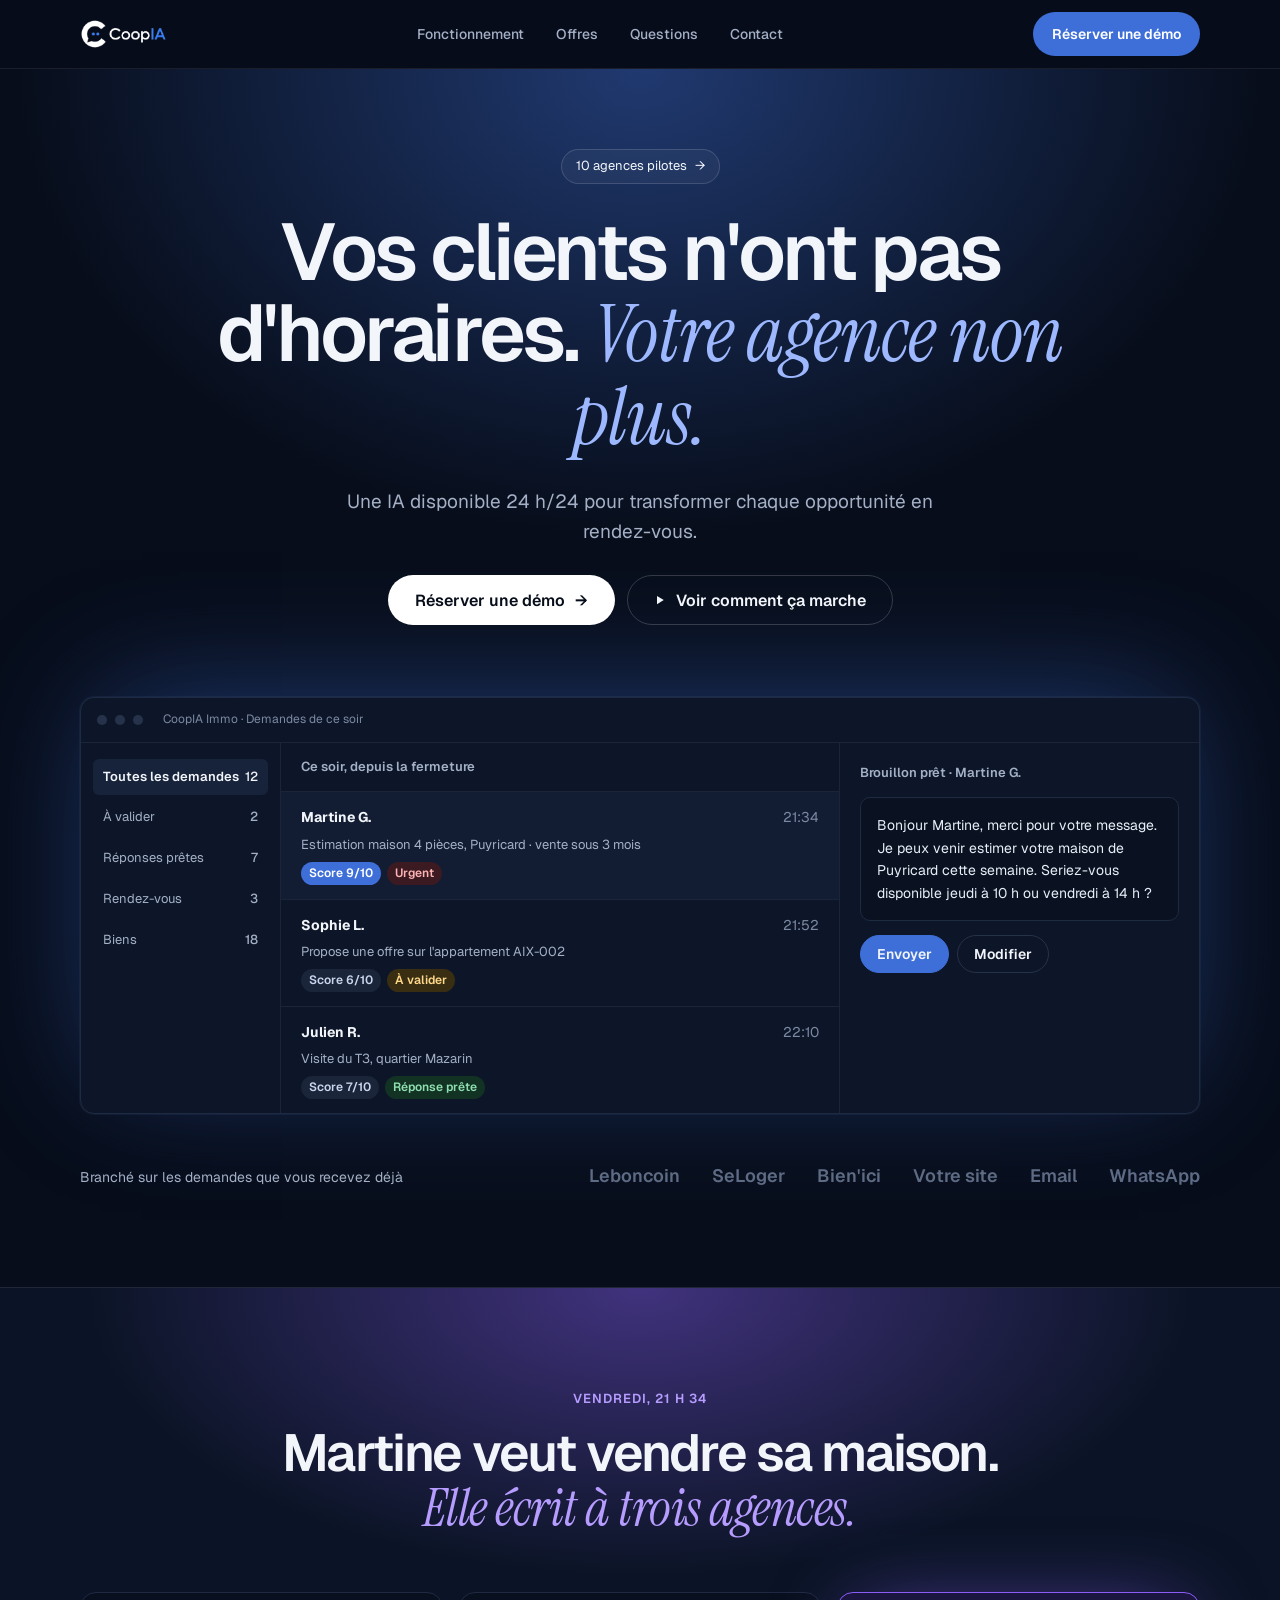
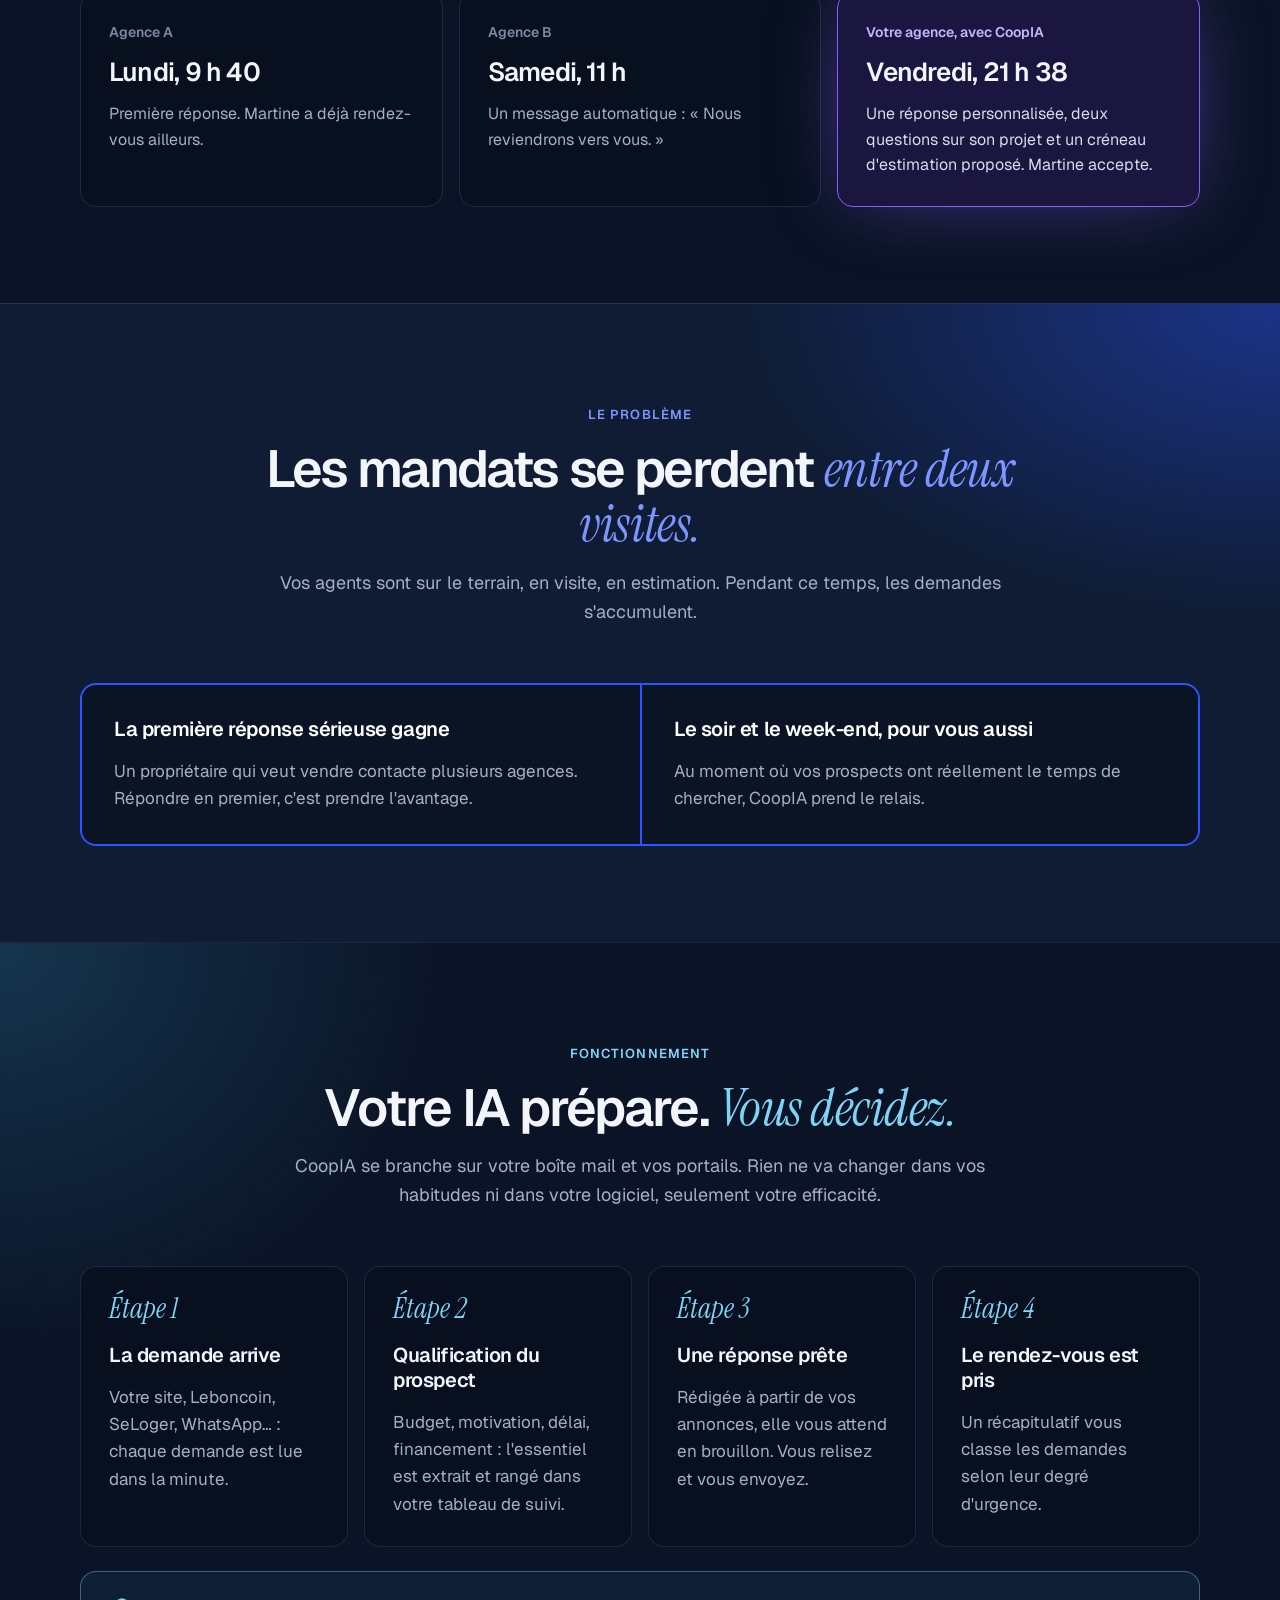
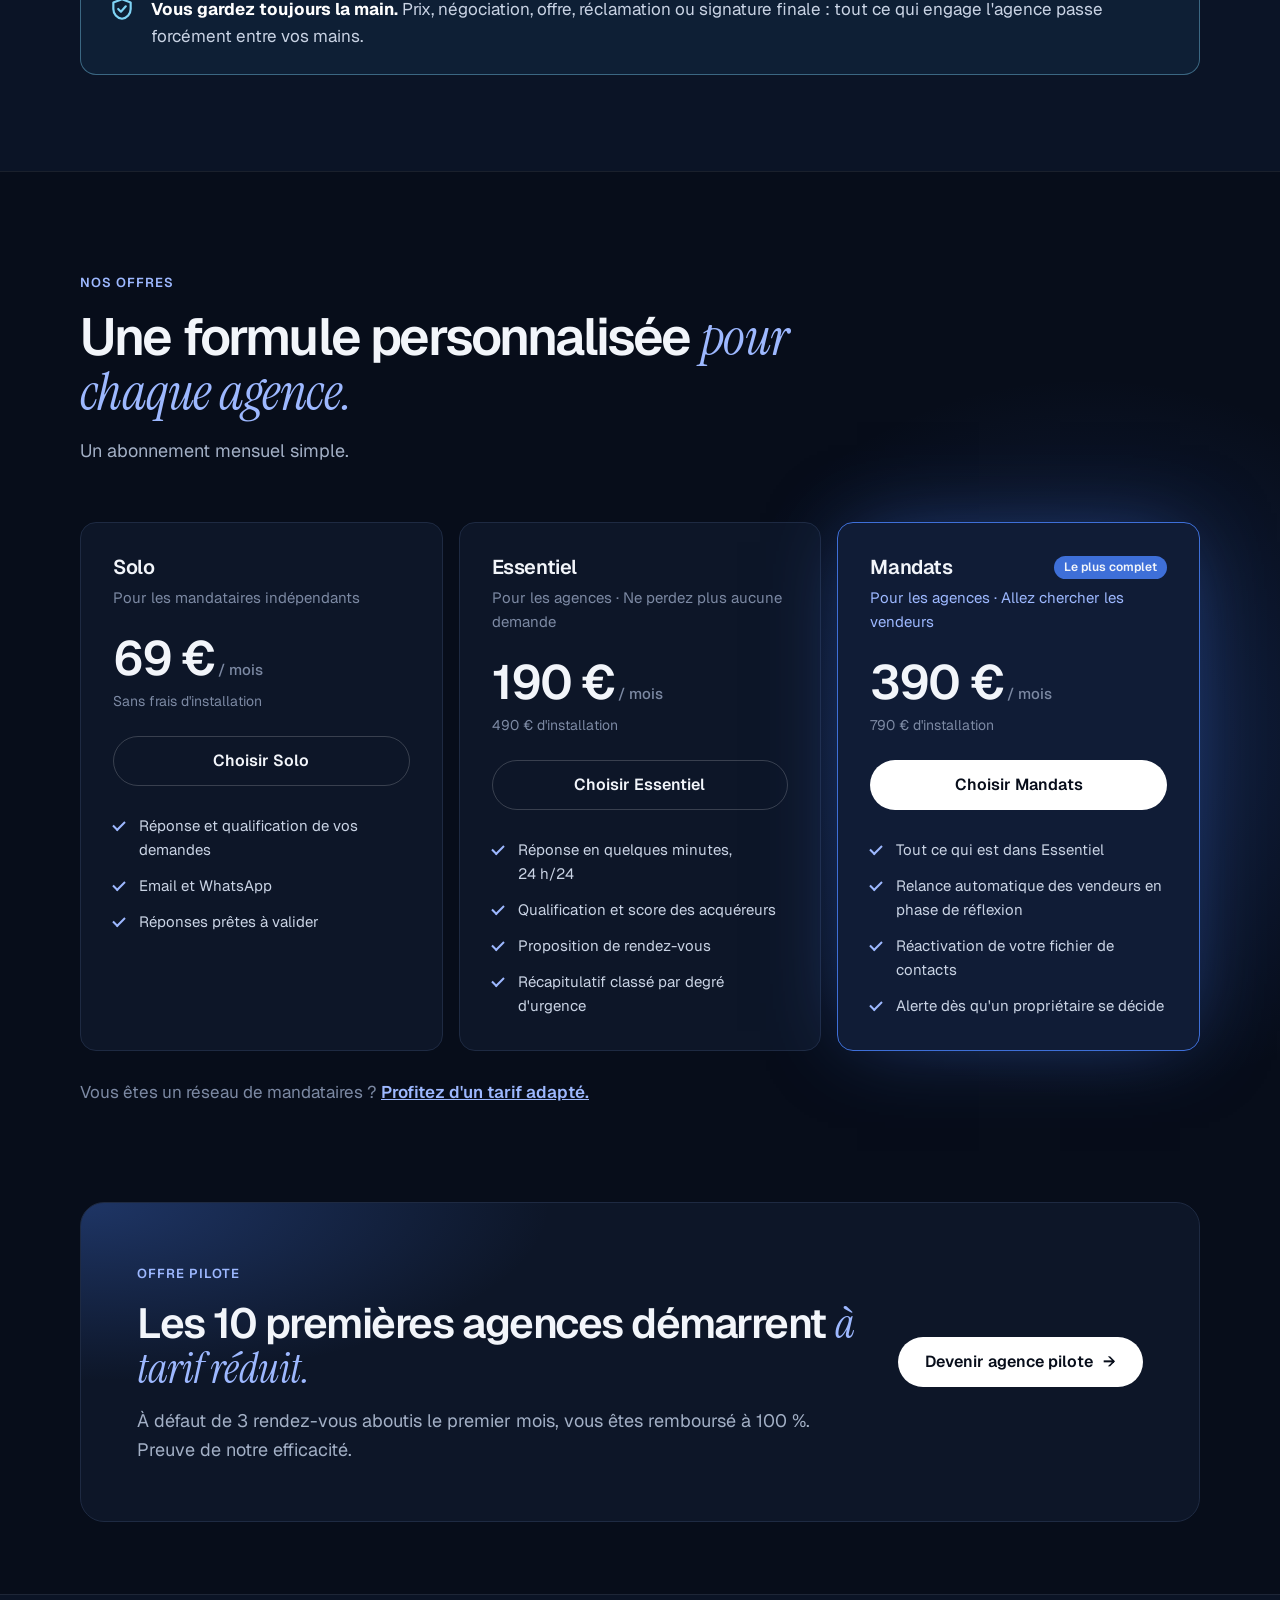
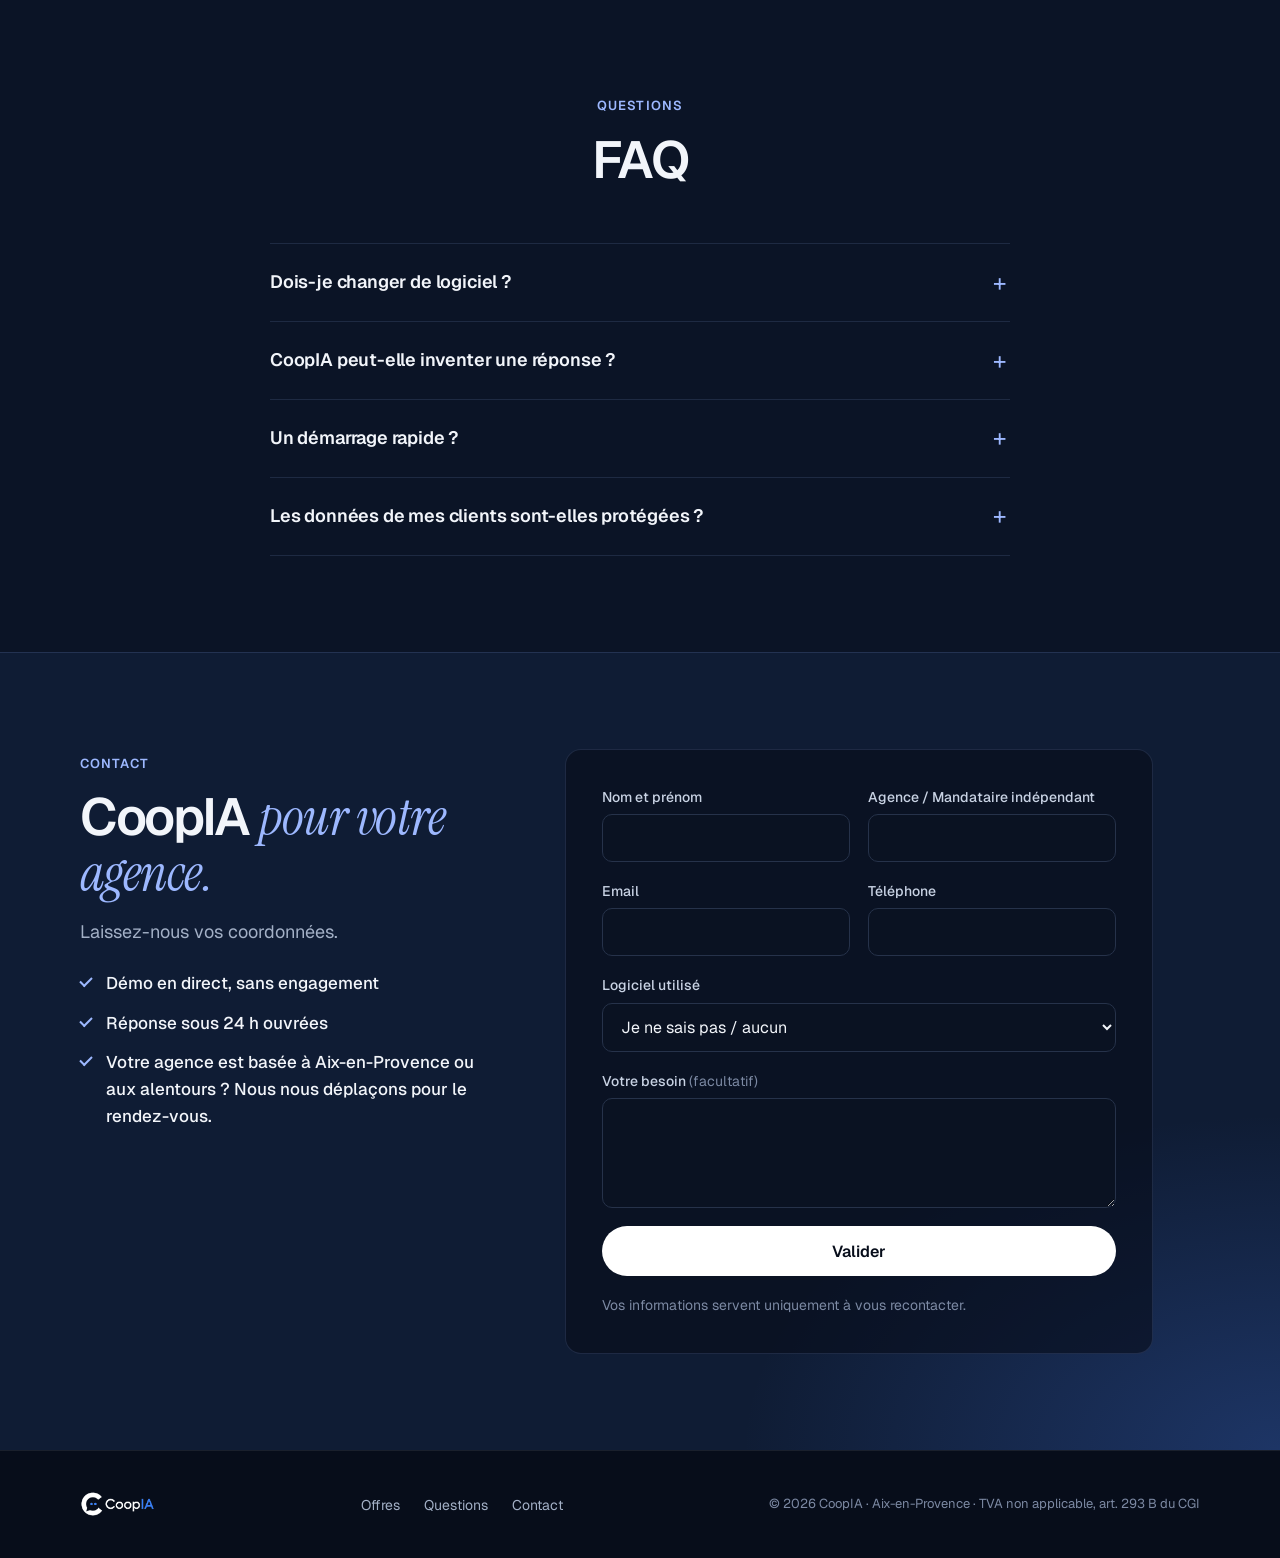
==== index.html @ c0cbcb47 "Offre pilote : 3 rendez-vous au lieu de 5 Co-Authored-By: Claude Opus 5.5 <noreply@anthropic.com> Cl" ====
<!DOCTYPE html>
<html lang="fr">
<head>
<meta charset="UTF-8" />
<meta name="viewport" content="width=device-width, initial-scale=1.0" />
<title>CoopIA Immo — L'assistant IA des agences immobilières</title>
<meta name="description" content="Vos clients n'ont pas d'horaires. Votre agence non plus. Une IA disponible 24 h/24 pour transformer chaque opportunité en rendez-vous." />
<meta name="theme-color" content="#070D1A" />

<link rel="icon" type="image/png" sizes="32x32" href="assets/favicon-32.png" />
<link rel="apple-touch-icon" sizes="180x180" href="assets/favicon-180.png" />

<link rel="preconnect" href="https://fonts.googleapis.com" />
<link rel="preconnect" href="https://fonts.gstatic.com" crossorigin />
<link href="https://fonts.googleapis.com/css2?family=Geist:wght@400;500;600;700&family=Instrument+Serif:ital@0;1&display=swap" rel="stylesheet" />

<link rel="stylesheet" href="css/style.css" />
</head>
<body>

<a class="skip-link" href="#main">Aller au contenu</a>

<header class="header">
  <div class="container header-inner">
    <a href="#top" class="header-logo">
      <img src="assets/logo-blanc.png" alt="CoopIA" class="logo" width="1014" height="350" />
    </a>

    <nav aria-label="Navigation principale">
      <ul class="nav-links">
        <li><a href="#fonctionnement">Fonctionnement</a></li>
        <li><a href="#offres">Offres</a></li>
        <li><a href="#faq">Questions</a></li>
        <li><a href="#contact">Contact</a></li>
      </ul>
    </nav>

    <div class="header-actions">
      <a href="#contact" class="btn btn-blue btn-small"><span class="hide-mobile">Réserver une démo</span><span class="show-mobile">Démo</span></a>
      <button class="nav-toggle" id="navToggle" aria-label="Ouvrir le menu" aria-expanded="false" aria-controls="mobileNav">
        <svg viewBox="0 0 24 24" fill="none" stroke="currentColor" stroke-width="2" stroke-linecap="round" aria-hidden="true"><line x1="3" y1="6" x2="21" y2="6"/><line x1="3" y1="12" x2="21" y2="12"/><line x1="3" y1="18" x2="21" y2="18"/></svg>
      </button>
    </div>
  </div>

  <nav class="mobile-nav" id="mobileNav" aria-label="Navigation mobile">
    <a href="#fonctionnement">Fonctionnement</a>
    <a href="#offres">Offres</a>
    <a href="#faq">Questions</a>
    <a href="#contact">Contact</a>
  </nav>
</header>

<main id="main">
<span id="top"></span>

  <!-- Hero -->
  <section class="hero">
    <div class="container hero-inner">
      <a href="#contact" class="pill">10 agences pilotes <span aria-hidden="true">→</span></a>
      <h1>Vos clients n'ont pas d'horaires. <em>Votre agence non plus.</em></h1>
      <p class="lead">Une IA disponible 24&nbsp;h/24 pour transformer chaque opportunité en rendez-vous.</p>
      <div class="hero-actions">
        <a href="#contact" class="btn btn-white">Réserver une démo <span aria-hidden="true">→</span></a>
        <a href="#histoire" class="btn btn-ghost">
          <svg viewBox="0 0 16 16" aria-hidden="true"><path d="M4 2.5v11l9-5.5z" fill="currentColor"/></svg>
          Voir comment ça marche
        </a>
      </div>
    </div>

    <!-- Aperçu produit -->
    <div class="container">
      <figure class="app" aria-label="Aperçu de l'assistant CoopIA Immo : les demandes reçues ce soir et une réponse prête à envoyer">
        <div class="app-bar">
          <span class="dot"></span><span class="dot"></span><span class="dot"></span>
          <span class="app-title">CoopIA Immo · Demandes de ce soir</span>
        </div>
        <div class="app-body">
          <div class="app-side" aria-hidden="true">
            <span class="is-active">Toutes les demandes <b>12</b></span>
            <span>À valider <b>2</b></span>
            <span>Réponses prêtes <b>7</b></span>
            <span>Rendez-vous <b>3</b></span>
            <span>Biens <b>18</b></span>
          </div>
          <div class="app-list">
            <div class="app-list-head">Ce soir, depuis la fermeture</div>
            <div class="lead-row is-active">
              <div class="lead-top"><strong>Martine G.</strong><span>21:34</span></div>
              <p>Estimation maison 4 pièces, Puyricard · vente sous 3 mois</p>
              <div class="tags"><span class="tag tag-score">Score 9/10</span><span class="tag tag-red">Urgent</span></div>
            </div>
            <div class="lead-row">
              <div class="lead-top"><strong>Sophie L.</strong><span>21:52</span></div>
              <p>Propose une offre sur l'appartement AIX-002</p>
              <div class="tags"><span class="tag">Score 6/10</span><span class="tag tag-yellow">À valider</span></div>
            </div>
            <div class="lead-row">
              <div class="lead-top"><strong>Julien R.</strong><span>22:10</span></div>
              <p>Visite du T3, quartier Mazarin</p>
              <div class="tags"><span class="tag">Score 7/10</span><span class="tag tag-green">Réponse prête</span></div>
            </div>
          </div>
          <div class="app-draft">
            <span class="app-draft-title">Brouillon prêt · Martine G.</span>
            <p class="app-draft-text">Bonjour Martine, merci pour votre message. Je peux venir estimer votre maison de Puyricard cette semaine. Seriez-vous disponible jeudi à 10&nbsp;h ou vendredi à 14&nbsp;h&nbsp;?</p>
            <div class="app-draft-actions" aria-hidden="true">
              <span class="fake-btn fake-btn-blue">Envoyer</span>
              <span class="fake-btn">Modifier</span>
            </div>
          </div>
        </div>
      </figure>
    </div>

    <div class="container sources">
      <span class="sources-label">Branché sur les demandes que vous recevez déjà</span>
      <ul>
        <li>Leboncoin</li><li>SeLoger</li><li>Bien'ici</li><li>Votre site</li><li>Email</li><li>WhatsApp</li>
      </ul>
    </div>
  </section>

  <!-- Histoire / vidéo -->
  <section id="histoire" class="section tone-1 glow-indigo">
    <div class="container">
      <div class="section-header">
        <span class="eyebrow">Vendredi, 21 h 34</span>
        <h2>Martine veut vendre sa maison. <em>Elle écrit à trois agences.</em></h2>
      </div>
      <ol class="story">
        <li>
          <span class="story-agency">Agence A</span>
          <span class="story-time">Lundi, 9 h 40</span>
          <span class="story-text">Première réponse. Martine a déjà rendez-vous ailleurs.</span>
        </li>
        <li>
          <span class="story-agency">Agence B</span>
          <span class="story-time">Samedi, 11 h</span>
          <span class="story-text">Un message automatique : « Nous reviendrons vers vous. »</span>
        </li>
        <li class="is-winner">
          <span class="story-agency">Votre agence, avec CoopIA</span>
          <span class="story-time">Vendredi, 21 h 38</span>
          <span class="story-text">Une réponse personnalisée, deux questions sur son projet et un créneau d'estimation proposé. Martine accepte.</span>
        </li>
      </ol>
    </div>
  </section>

  <!-- Problème -->
  <section id="probleme" class="section tone-2 glow-rose">
    <div class="container">
      <div class="section-header">
        <span class="eyebrow">Le problème</span>
        <h2>Les mandats se perdent <em>entre deux visites.</em></h2>
        <p>Vos agents sont sur le terrain, en visite, en estimation. Pendant ce temps, les demandes s'accumulent.</p>
      </div>
      <div class="split-3 split-2">
        <article>
          <h3>La première réponse sérieuse gagne</h3>
          <p>Un propriétaire qui veut vendre contacte plusieurs agences. Répondre en premier, c'est prendre l'avantage.</p>
        </article>
        <article>
          <h3>Le soir et le week-end, pour vous aussi</h3>
          <p>Au moment où vos prospects ont réellement le temps de chercher, CoopIA prend le relais.</p>
        </article>
      </div>
    </div>
  </section>

  <!-- Fonctionnement -->
  <section id="fonctionnement" class="section tone-1 glow-cyan">
    <div class="container">
      <div class="section-header">
        <span class="eyebrow">Fonctionnement</span>
        <h2>Votre IA prépare. <em>Vous décidez.</em></h2>
        <p>CoopIA se branche sur votre boîte mail et vos portails. Rien ne va changer dans vos habitudes ni dans votre logiciel, seulement votre efficacité.</p>
      </div>
      <ol class="steps">
        <li>
          <span class="step-number">Étape 1</span>
          <h3>La demande arrive</h3>
          <p>Votre site, Leboncoin, SeLoger, WhatsApp… : chaque demande est lue dans la minute.</p>
        </li>
        <li>
          <span class="step-number">Étape 2</span>
          <h3>Qualification du prospect</h3>
          <p>Budget, motivation, délai, financement : l'essentiel est extrait et rangé dans votre tableau de suivi.</p>
        </li>
        <li>
          <span class="step-number">Étape 3</span>
          <h3>Une réponse prête</h3>
          <p>Rédigée à partir de vos annonces, elle vous attend en brouillon. Vous relisez et vous envoyez.</p>
        </li>
        <li>
          <span class="step-number">Étape 4</span>
          <h3>Le rendez-vous est pris</h3>
          <p>Un récapitulatif vous classe les demandes selon leur degré d'urgence.</p>
        </li>
      </ol>
      <div class="control-note">
        <svg viewBox="0 0 24 24" fill="none" stroke="currentColor" stroke-width="2" stroke-linecap="round" stroke-linejoin="round" aria-hidden="true"><path d="M12 3l8 3v6c0 4.5-3.4 8.3-8 9-4.6-.7-8-4.5-8-9V6z"/><path d="M8.5 12l2.5 2.5 4.5-5"/></svg>
        <p><strong>Vous gardez toujours la main.</strong> Prix, négociation, offre, réclamation ou signature finale : tout ce qui engage l'agence passe forcément entre vos mains.</p>
      </div>
    </div>
  </section>

  <!-- Offres -->
  <section id="offres" class="section glow-blue">
    <div class="container">
      <div class="section-header section-header-left">
        <span class="eyebrow">Nos offres</span>
        <h2>Une formule personnalisée <em>pour chaque agence.</em></h2>
        <p>Un abonnement mensuel simple.</p>
      </div>
      <div class="offers">
        <article class="offer">
          <h3>Solo</h3>
          <p class="offer-for">Pour les mandataires indépendants</p>
          <p class="offer-price">69 €<span> / mois</span></p>
          <p class="offer-setup">Sans frais d'installation</p>
          <a href="#contact" class="btn btn-ghost btn-block">Choisir Solo</a>
          <ul class="offer-list">
            <li>Réponse et qualification de vos demandes</li>
            <li>Email et WhatsApp</li>
            <li>Réponses prêtes à valider</li>
          </ul>
        </article>
        <article class="offer">
          <h3>Essentiel</h3>
          <p class="offer-for">Pour les agences · Ne perdez plus aucune demande</p>
          <p class="offer-price">190 €<span> / mois</span></p>
          <p class="offer-setup">490 € d'installation</p>
          <a href="#contact" class="btn btn-ghost btn-block">Choisir Essentiel</a>
          <ul class="offer-list">
            <li>Réponse en quelques minutes, 24&nbsp;h/24</li>
            <li>Qualification et score des acquéreurs</li>
            <li>Proposition de rendez-vous</li>
            <li>Récapitulatif classé par degré d'urgence</li>
          </ul>
        </article>
        <article class="offer offer-featured">
          <h3>Mandats <span class="offer-badge">Le plus complet</span></h3>
          <p class="offer-for">Pour les agences · Allez chercher les vendeurs</p>
          <p class="offer-price">390 €<span> / mois</span></p>
          <p class="offer-setup">790 € d'installation</p>
          <a href="#contact" class="btn btn-white btn-block">Choisir Mandats</a>
          <ul class="offer-list">
            <li>Tout ce qui est dans Essentiel</li>
            <li>Relance automatique des vendeurs en phase de réflexion</li>
            <li>Réactivation de votre fichier de contacts</li>
            <li>Alerte dès qu'un propriétaire se décide</li>
          </ul>
        </article>
      </div>
      <p class="offers-note">Vous êtes un réseau de mandataires ? <a href="#contact">Profitez d'un tarif adapté.</a></p>
    </div>
  </section>

  <!-- Offre pilote -->
  <section class="section section-tight section-flush">
    <div class="container">
      <div class="pilot">
        <div>
          <span class="eyebrow">Offre pilote</span>
          <h2>Les 10 premières agences démarrent <em>à tarif réduit.</em></h2>
          <p>À défaut de 3 rendez-vous aboutis le premier mois, vous êtes remboursé à 100&nbsp;%. Preuve de notre efficacité.</p>
        </div>
        <a href="#contact" class="btn btn-white">Devenir agence pilote <span aria-hidden="true">→</span></a>
      </div>
    </div>
  </section>

  <!-- FAQ -->
  <section id="faq" class="section tone-1">
    <div class="container container-narrow">
      <div class="section-header">
        <span class="eyebrow">Questions</span>
        <h2>FAQ</h2>
      </div>
      <div class="faq">
        <details>
          <summary>Dois-je changer de logiciel ?</summary>
          <p><strong>Non.</strong> CoopIA travaille à partir de votre boîte mail et de vos annonces. Vous gardez votre logiciel actuel et vos habitudes.</p>
        </details>
        <details>
          <summary>CoopIA peut-elle inventer une réponse ?</summary>
          <p><strong>Non.</strong> Elle ne s'appuie que sur les informations de vos annonces et ne parle jamais de prix, de négociation ou de conditions de vente. Ces sujets vous sont toujours soumis avant tout envoi.</p>
        </details>
        <details>
          <summary>Un démarrage rapide ?</summary>
          <p><strong>Oui.</strong> Quelques jours suffisent : nous connectons votre boîte mail, importons vos annonces et réglons CoopIA avec vous. Les premières semaines, nous suivons chaque échange de près.</p>
        </details>
        <details>
          <summary>Les données de mes clients sont-elles protégées ?</summary>
          <p><strong>Oui.</strong> Elles restent les vôtres. Nous signons avec chaque agence un contrat de sous-traitance conforme au RGPD, et ne les utilisons pour rien d'autre que votre service.</p>
        </details>
      </div>
    </div>
  </section>

  <!-- Contact -->
  <section id="contact" class="section tone-2 contact">
    <div class="container contact-grid">
      <div class="contact-intro">
        <span class="eyebrow">Contact</span>
        <h2>CoopIA <em>pour votre agence.</em></h2>
        <p>Laissez-nous vos coordonnées.</p>
        <ul class="check-list">
          <li>Démo en direct, sans engagement</li>
          <li>Réponse sous 24&nbsp;h ouvrées</li>
          <li>Votre agence est basée à Aix-en-Provence ou aux alentours ? Nous nous déplaçons pour le rendez-vous.</li>
        </ul>
      </div>

      <form class="contact-form" id="contactForm" name="contact" method="POST" data-netlify="true" netlify-honeypot="bot-field">
        <input type="hidden" name="form-name" value="contact" />
        <p class="visually-hidden">
          <label>Ne pas remplir : <input name="bot-field" /></label>
        </p>
        <div class="form-row">
          <div class="form-group">
            <label for="name">Nom et prénom</label>
            <input type="text" id="name" name="name" autocomplete="name" required />
          </div>
          <div class="form-group">
            <label for="agency">Agence / Mandataire indépendant</label>
            <input type="text" id="agency" name="agency" autocomplete="organization" required />
          </div>
        </div>
        <div class="form-row">
          <div class="form-group">
            <label for="email">Email</label>
            <input type="email" id="email" name="email" autocomplete="email" required />
          </div>
          <div class="form-group">
            <label for="phone">Téléphone</label>
            <input type="tel" id="phone" name="phone" autocomplete="tel" />
          </div>
        </div>
        <div class="form-group">
          <label for="crm">Logiciel utilisé</label>
          <select id="crm" name="crm">
            <option value="">Je ne sais pas / aucun</option>
            <option>Hektor</option>
            <option>Apimo</option>
            <option>Netty</option>
            <option>AC3</option>
            <option>Autre</option>
          </select>
        </div>
        <div class="form-group">
          <label for="message">Votre besoin <span class="optional">(facultatif)</span></label>
          <textarea id="message" name="message"></textarea>
        </div>
        <button type="submit" class="btn btn-white btn-block">Valider</button>
        <p class="form-note">Vos informations servent uniquement à vous recontacter.</p>
        <p class="form-status" id="formStatus" role="status" aria-live="polite"></p>
      </form>
    </div>
  </section>

</main>

<footer class="footer">
  <div class="container footer-inner">
    <img src="assets/logo-blanc.png" alt="CoopIA" class="footer-logo" width="1014" height="350" />
    <ul class="footer-links">
      <li><a href="#offres">Offres</a></li>
      <li><a href="#faq">Questions</a></li>
      <li><a href="#contact">Contact</a></li>
    </ul>
    <p class="footer-copy">© 2026 CoopIA · Aix-en-Provence · TVA non applicable, art. 293 B du CGI</p>
  </div>
</footer>

<script src="js/script.js" defer></script>
</body>
</html>
---- css/style.css ----
/* ===== CoopIA Immo — Direction « Minuit » ===== */
:root {
  --bg: #070D1A;
  --surface: #0D1628;
  --surface-2: #121D33;
  --line: #1E2A42;
  --line-soft: rgba(255, 255, 255, 0.08);
  --text: #F2F5FA;
  --muted: #A3B0C6;
  --dim: #7C89A3;
  --blue: #3E6FD8;
  --blue-dark: #3260C4;
  --blue-light: #9DB8FF;
  --white: #FFFFFF;

  --font-body: "Geist", -apple-system, BlinkMacSystemFont, "Segoe UI", sans-serif;
  --font-serif: "Instrument Serif", Georgia, serif;

  --radius: 16px;
  --radius-sm: 10px;
  --container: 1200px;
}

*, *::before, *::after { box-sizing: border-box; }

html { scroll-behavior: smooth; scroll-padding-top: 80px; }

body {
  margin: 0;
  font-family: var(--font-body);
  font-size: 17px;
  line-height: 1.6;
  color: var(--text);
  background: var(--bg);
  -webkit-font-smoothing: antialiased;
}

img { max-width: 100%; height: auto; display: block; }

a { color: inherit; }

h1, h2, h3 {
  font-weight: 600;
  line-height: 1.05;
  letter-spacing: -0.035em;
  margin: 0 0 16px;
}

h1 em, h2 em {
  font-family: var(--font-serif);
  font-style: italic;
  font-weight: 400;
  letter-spacing: -0.01em;
  color: var(--blue-light);
}

h2 { font-size: clamp(32px, 4.6vw, 52px); }
h3 { font-size: 20px; letter-spacing: -0.02em; line-height: 1.25; }

p { margin: 0 0 16px; }

.container {
  width: 100%;
  max-width: var(--container);
  margin: 0 auto;
  padding: 0 24px;
}

.container-narrow { max-width: 820px; }

.visually-hidden {
  position: absolute !important;
  width: 1px; height: 1px;
  overflow: hidden;
  clip: rect(0 0 0 0);
  white-space: nowrap;
}

.skip-link {
  position: absolute;
  left: -9999px;
  top: 8px;
  background: var(--white);
  color: var(--bg);
  padding: 10px 16px;
  border-radius: 8px;
  z-index: 200;
}
.skip-link:focus { left: 8px; }

:focus-visible { outline: 2px solid var(--blue-light); outline-offset: 3px; }

/* ===== Buttons ===== */
.btn {
  display: inline-flex;
  align-items: center;
  justify-content: center;
  gap: 10px;
  min-height: 50px;
  padding: 0 26px;
  border-radius: 999px;
  border: 1px solid transparent;
  font-family: var(--font-body);
  font-weight: 600;
  font-size: 16px;
  text-decoration: none;
  cursor: pointer;
  white-space: nowrap;
  transition: background-color .2s ease, border-color .2s ease, transform .2s ease;
}
.btn:hover { transform: translateY(-1px); }
.btn svg { width: 12px; height: 12px; }
.btn-small { min-height: 44px; padding: 0 18px; font-size: 14px; }
.btn-block { width: 100%; white-space: normal; }
.hide-mobile { display: none; }
@media (min-width: 520px) { .hide-mobile { display: inline; } .show-mobile { display: none; } }

.btn-white { background: var(--white); color: var(--bg); }
.btn-white:hover { background: #DCE5F5; }

.btn-blue { background: var(--blue); color: var(--white); }
.btn-blue:hover { background: var(--blue-dark); }

.btn-ghost { background: transparent; color: var(--text); border-color: rgba(255, 255, 255, 0.18); }
.btn-ghost:hover { border-color: rgba(255, 255, 255, 0.4); background: rgba(255, 255, 255, 0.04); }

/* ===== Header ===== */
.header {
  position: sticky;
  top: 0;
  z-index: 100;
  background: rgba(7, 13, 26, 0.75);
  backdrop-filter: blur(14px);
  -webkit-backdrop-filter: blur(14px);
  border-bottom: 1px solid var(--line-soft);
}

.header-inner {
  display: flex;
  align-items: center;
  justify-content: space-between;
  gap: 16px;
  height: 68px;
}

.logo { height: 30px; width: auto; }

.nav-links {
  display: none;
  gap: 32px;
  list-style: none;
  margin: 0;
  padding: 0;
}
.nav-links a {
  font-weight: 500;
  font-size: 14px;
  color: var(--muted);
  text-decoration: none;
}
.nav-links a:hover { color: var(--text); }

.header-actions { display: flex; align-items: center; gap: 8px; }

.nav-toggle {
  display: inline-flex;
  align-items: center;
  justify-content: center;
  width: 44px;
  height: 44px;
  background: none;
  border: none;
  color: var(--text);
  cursor: pointer;
}
.nav-toggle svg { width: 24px; height: 24px; }

.mobile-nav {
  display: none;
  flex-direction: column;
  padding: 8px 24px 20px;
  border-top: 1px solid var(--line-soft);
}
.mobile-nav.is-open { display: flex; }
.mobile-nav a {
  padding: 14px 0;
  font-weight: 500;
  text-decoration: none;
  border-bottom: 1px solid var(--line-soft);
}

/* ===== Hero ===== */
.hero {
  position: relative;
  padding: 80px 0 0;
  background: radial-gradient(ellipse 70% 55% at 50% 0%, rgba(62, 111, 216, 0.45) 0%, rgba(7, 13, 26, 0) 70%);
  overflow: hidden;
}

.hero-inner {
  display: flex;
  flex-direction: column;
  align-items: center;
  text-align: center;
  gap: 28px;
}

.pill {
  display: inline-flex;
  align-items: center;
  gap: 8px;
  padding: 6px 14px;
  border-radius: 999px;
  border: 1px solid rgba(255, 255, 255, 0.14);
  background: rgba(255, 255, 255, 0.04);
  font-size: 13px;
  text-decoration: none;
}
.pill:hover { border-color: rgba(255, 255, 255, 0.3); }

.hero h1 {
  max-width: 920px;
  margin: 0;
  font-size: clamp(42px, 7.4vw, 80px);
  line-height: 1.02;
  letter-spacing: -0.04em;
}

.lead {
  max-width: 600px;
  margin: 0;
  font-size: clamp(17px, 2vw, 19px);
  color: var(--muted);
}

.hero-actions {
  display: flex;
  flex-wrap: wrap;
  justify-content: center;
  gap: 12px;
}

/* ===== Aperçu produit ===== */
.app {
  margin: 72px 0 0;
  background: var(--surface);
  border: 1px solid var(--line);
  border-radius: 14px;
  box-shadow: 0 0 0 1px rgba(157, 184, 255, 0.06), 0 -20px 120px -20px rgba(62, 111, 216, 0.45);
  overflow: hidden;
  text-align: left;
}

.app-bar {
  display: flex;
  align-items: center;
  gap: 8px;
  padding: 12px 16px;
  border-bottom: 1px solid #1A2539;
}
.dot { width: 10px; height: 10px; border-radius: 50%; background: #26324A; }
.app-title { margin-left: 12px; font-size: 12px; color: var(--dim); }

.app-body { display: flex; }

.app-side {
  display: none;
  flex: 0 0 200px;
  flex-direction: column;
  gap: 4px;
  padding: 16px 12px;
  border-right: 1px solid #1A2539;
  font-size: 13px;
}
.app-side span {
  display: flex;
  justify-content: space-between;
  padding: 8px 10px;
  border-radius: 6px;
  color: var(--muted);
}
.app-side b { font-weight: 500; }
.app-side .is-active { background: #17233A; color: var(--text); font-weight: 600; }

.app-list { flex: 1 1 auto; min-width: 0; display: flex; flex-direction: column; }
.app-list-head {
  padding: 14px 20px;
  border-bottom: 1px solid #1A2539;
  font-size: 13px;
  font-weight: 600;
  color: var(--muted);
}

.lead-row {
  padding: 14px 20px;
  border-bottom: 1px solid #1A2539;
  display: flex;
  flex-direction: column;
  gap: 6px;
}
.lead-row:last-child { border-bottom: 0; }
.lead-row.is-active { background: var(--surface-2); }
.lead-row p { margin: 0; font-size: 13px; color: var(--muted); }
.lead-top { display: flex; justify-content: space-between; gap: 12px; font-size: 14px; }
.lead-top span { color: var(--dim); }

.tags { display: flex; flex-wrap: wrap; gap: 6px; }
.tag {
  padding: 2px 8px;
  border-radius: 999px;
  background: #1A2539;
  color: #C9D6EE;
  font-size: 12px;
  font-weight: 600;
}
.tag-score { background: var(--blue); color: var(--white); }
.tag-red { background: #3B1A22; color: #FFB4B4; }
.tag-yellow { background: #3A2E12; color: #FFD98A; }
.tag-green { background: #123224; color: #8FE0B0; }

.app-draft {
  display: none;
  flex: 0 1 360px;
  min-width: 0;
  padding: 20px;
  border-left: 1px solid #1A2539;
  flex-direction: column;
  gap: 14px;
}
.app-draft-title { font-size: 13px; font-weight: 600; color: var(--muted); }
.app-draft-text {
  margin: 0;
  padding: 16px;
  border: 1px solid var(--line);
  border-radius: 10px;
  background: #0A1222;
  font-size: 14px;
  line-height: 1.6;
  color: #E8EEF8;
}
.app-draft-actions { display: flex; gap: 8px; }
.fake-btn {
  display: inline-flex;
  align-items: center;
  min-height: 38px;
  padding: 0 16px;
  border-radius: 999px;
  border: 1px solid #26324A;
  font-size: 14px;
  font-weight: 600;
}
.fake-btn-blue { background: var(--blue); border-color: var(--blue); }

/* ===== Sources ===== */
.hero .sources {
  display: flex;
  flex-wrap: wrap;
  align-items: center;
  justify-content: space-between;
  gap: 16px 32px;
  padding-top: 48px;
  padding-bottom: 96px;
}
.sources-label { font-size: 14px; color: var(--muted); }
.sources ul {
  display: flex;
  flex-wrap: wrap;
  gap: 12px 32px;
  list-style: none;
  margin: 0;
  padding: 0;
  font-size: 18px;
  font-weight: 600;
  color: #5E6B85;
}

/* ===== Sections ===== */
.section { padding: 96px 0; border-top: 1px solid var(--line-soft); }
.section-tight { padding: 72px 0; }

.section-header {
  max-width: 760px;
  margin: 0 auto 56px;
  text-align: center;
}
.section-header h2 { margin-bottom: 16px; }
.section-header p { color: var(--muted); font-size: 18px; margin: 0; }
.section-header-left { margin-left: 0; text-align: left; }

.eyebrow {
  display: inline-block;
  font-size: 13px;
  font-weight: 600;
  letter-spacing: 0.08em;
  text-transform: uppercase;
  color: var(--blue-light);
  margin-bottom: 16px;
}

/* ===== Tons de section : du relief sans changer de direction ===== */
.section { position: relative; isolation: isolate; }
.section::before {
  content: "";
  position: absolute;
  inset: 0;
  z-index: -1;
  pointer-events: none;
}

.tone-1 { background: #0B1426; }
.tone-2 { background: #0F1C34; border-top-color: rgba(157, 184, 255, 0.14); }

.glow-indigo::before { background: radial-gradient(ellipse 60% 65% at 50% 0%, rgba(139, 92, 246, 0.42) 0%, rgba(11, 20, 38, 0) 72%); }
.glow-cyan::before { background: radial-gradient(ellipse 50% 70% at 0% 0%, rgba(56, 170, 220, 0.22) 0%, rgba(15, 28, 52, 0) 70%); }
.glow-blue::before { background: radial-gradient(ellipse 45% 50% at 85% 55%, rgba(62, 111, 216, 0.22) 0%, rgba(7, 13, 26, 0) 70%); }

.section-flush { border-top: 0; padding-top: 0; }

/* Cartes plus sombres sur les fonds plus clairs, pour garder le contraste */
#fonctionnement .steps li,
.tone-2 .steps li,
.tone-2 .contact-form { background: rgba(7, 13, 26, 0.6); border-color: rgba(157, 184, 255, 0.14); }
.tone-1 .story li:not(.is-winner) { background: rgba(7, 13, 26, 0.55); }

/* Couleur propre à chaque partie, reprise par le petit titre au-dessus */
#histoire .eyebrow { color: #B69CFF; }
#fonctionnement .eyebrow,
#fonctionnement .step-number { color: #7FD3F5; }
#fonctionnement .control-note { border-color: rgba(127, 211, 245, 0.4); background: rgba(56, 170, 220, 0.08); }
#fonctionnement .control-note svg { color: #7FD3F5; }
#histoire h2 em { color: #B69CFF; }
#histoire .story li.is-winner { background: #1A1640; border-color: #8B5CF6; box-shadow: 0 0 80px -20px rgba(139, 92, 246, 0.6); }
#histoire .story li.is-winner .story-agency { color: #C9B6FF; }
#fonctionnement h2 em { color: #7FD3F5; }

/* ===== Histoire ===== */
.story {
  list-style: none;
  margin: 0;
  padding: 0;
  display: grid;
  gap: 16px;
}
.story li {
  background: var(--surface);
  border: 1px solid var(--line);
  border-radius: var(--radius);
  padding: 28px;
  display: flex;
  flex-direction: column;
  gap: 8px;
}
.story-agency { font-size: 14px; font-weight: 600; color: var(--dim); }
.story-time { font-size: 26px; font-weight: 600; letter-spacing: -0.03em; }
.story-text { font-size: 16px; color: var(--muted); }

.story li.is-winner {
  background: #101C36;
  border-color: var(--blue);
  box-shadow: 0 0 80px -20px rgba(62, 111, 216, 0.55);
}
.story li.is-winner .story-agency { color: var(--blue-light); }
.story li.is-winner .story-text { color: #D5DDEA; }

/* ===== Problème ===== */
.split-3 {
  display: grid;
  border: 1px solid var(--line);
  border-radius: var(--radius);
  overflow: hidden;
}
.split-3 article {
  padding: 32px;
  background: var(--surface);
}
.split-3 article + article { border-top: 1px solid var(--line); }
.split-3 p { margin: 0; color: var(--muted); }

/* ===== Fonctionnement ===== */
.steps {
  list-style: none;
  margin: 0;
  padding: 0;
  display: grid;
  gap: 16px;
}
.steps li {
  padding: 28px;
  border: 1px solid var(--line);
  border-radius: var(--radius);
  background: var(--surface);
}
.steps p { margin: 0; color: var(--muted); }
.step-number {
  display: block;
  margin-bottom: 20px;
  font-family: var(--font-serif);
  font-style: italic;
  font-size: 34px;
  line-height: 1;
  color: var(--blue-light);
}

.control-note {
  margin-top: 24px;
  display: flex;
  gap: 16px;
  align-items: flex-start;
  padding: 24px 28px;
  border-radius: var(--radius);
  border: 1px solid rgba(62, 111, 216, 0.5);
  background: rgba(62, 111, 216, 0.08);
}
.control-note svg { width: 26px; height: 26px; flex-shrink: 0; color: var(--blue-light); }
.control-note p { margin: 0; color: #C9D3E4; }
.control-note strong { color: var(--white); }

/* ===== Offres ===== */
.offers { display: grid; gap: 16px; align-items: stretch; }

.offer {
  background: var(--surface);
  border: 1px solid var(--line);
  border-radius: var(--radius);
  padding: 32px;
  display: flex;
  flex-direction: column;
}
.offer h3 {
  display: flex;
  align-items: center;
  justify-content: space-between;
  gap: 12px;
  margin-bottom: 6px;
}
.offer-for { color: var(--dim); font-size: 15px; margin-bottom: 24px; }

.offer-price {
  font-size: 48px;
  font-weight: 600;
  line-height: 1;
  letter-spacing: -0.04em;
  margin-bottom: 8px;
}
.offer-price span {
  font-size: 15px;
  font-weight: 500;
  letter-spacing: 0;
  color: var(--dim);
}
.offer-setup { font-size: 14px; color: var(--dim); margin-bottom: 24px; }

.offer-list {
  list-style: none;
  margin: 28px 0 0;
  padding: 0;
  display: flex;
  flex-direction: column;
  gap: 12px;
}
.offer-list li {
  position: relative;
  padding-left: 26px;
  font-size: 15px;
  color: #C9D3E4;
}
.offer-list li::before,
.check-list li::before {
  content: "";
  position: absolute;
  left: 0;
  top: 7px;
  width: 12px;
  height: 7px;
  border-left: 2px solid var(--blue-light);
  border-bottom: 2px solid var(--blue-light);
  transform: rotate(-45deg);
}

.offer-featured {
  background: #101C36;
  border-color: var(--blue);
  box-shadow: 0 0 80px -20px rgba(62, 111, 216, 0.55);
}
.offer-featured .offer-for { color: var(--blue-light); }

.offer-badge {
  padding: 4px 10px;
  border-radius: 999px;
  background: var(--blue);
  font-size: 12px;
  font-weight: 600;
  letter-spacing: 0;
  white-space: nowrap;
}

.offers-note { margin: 28px 0 0; color: var(--dim); }
.offers-note a { color: var(--blue-light); font-weight: 600; }

/* ===== Pilote ===== */
.pilot {
  border: 1px solid var(--line);
  border-radius: 24px;
  padding: clamp(28px, 5vw, 56px);
  background:
    radial-gradient(ellipse 60% 80% at 0% 0%, rgba(62, 111, 216, 0.35) 0%, rgba(7, 13, 26, 0) 70%),
    var(--surface);
  display: flex;
  flex-wrap: wrap;
  gap: 28px;
  align-items: center;
  justify-content: space-between;
}
.pilot > div { flex: 1 1 520px; }
.pilot h2 { font-size: clamp(28px, 4vw, 42px); }
.pilot p { margin: 0; color: var(--muted); font-size: 18px; }

/* ===== FAQ ===== */
.faq { border-top: 1px solid var(--line); }

.faq details { border-bottom: 1px solid var(--line); }
.faq summary {
  cursor: pointer;
  list-style: none;
  padding: 24px 40px 24px 0;
  position: relative;
  font-weight: 600;
  font-size: 18px;
  letter-spacing: -0.01em;
}
.faq summary::-webkit-details-marker { display: none; }
.faq summary::after {
  content: "+";
  position: absolute;
  right: 4px;
  top: 50%;
  transform: translateY(-50%);
  font-size: 24px;
  font-weight: 400;
  color: var(--blue-light);
}
.faq details[open] summary::after { content: "−"; }
.faq details p { color: var(--muted); padding-bottom: 24px; margin: 0; }

/* ===== Contact ===== */
.contact::before {
  background: radial-gradient(ellipse 60% 60% at 100% 100%, rgba(62, 111, 216, 0.3) 0%, rgba(15, 28, 52, 0) 70%);
}
.contact-grid { display: grid; gap: 40px; align-items: start; }

.contact-intro p { color: var(--muted); font-size: 18px; }

.check-list {
  list-style: none;
  margin: 24px 0 0;
  padding: 0;
  display: flex;
  flex-direction: column;
  gap: 12px;
  font-weight: 500;
}
.check-list li { position: relative; padding-left: 26px; }

.contact-form {
  background: var(--surface);
  border: 1px solid var(--line);
  border-radius: var(--radius);
  padding: clamp(24px, 4vw, 36px);
  display: flex;
  flex-direction: column;
  gap: 18px;
}

.form-row { display: grid; gap: 18px; }

.form-group { display: flex; flex-direction: column; gap: 6px; }
.form-group label { font-size: 14px; font-weight: 500; color: #C9D3E4; }
.optional { font-weight: 400; color: var(--dim); }

.form-group input,
.form-group select,
.form-group textarea {
  font-family: var(--font-body);
  font-size: 16px;
  color: var(--text);
  background: #0A1222;
  border: 1px solid #26324A;
  border-radius: var(--radius-sm);
  padding: 12px 14px;
  min-height: 48px;
}
.form-group select option { background: var(--surface); color: var(--text); }
.form-group textarea { min-height: 110px; resize: vertical; }
.form-group input:focus,
.form-group select:focus,
.form-group textarea:focus {
  outline: none;
  border-color: var(--blue);
  box-shadow: 0 0 0 3px rgba(62, 111, 216, 0.3);
}

.form-note { font-size: 14px; color: var(--dim); margin: 0; }

.form-status { margin: 0; font-weight: 500; }
.form-status:empty { display: none; }
.form-status.is-success { background: #123224; color: #8FE0B0; padding: 12px 14px; border-radius: var(--radius-sm); }
.form-status.is-error { background: #3B1A22; color: #FFB4B4; padding: 12px 14px; border-radius: var(--radius-sm); }

/* ===== Footer ===== */
.footer {
  border-top: 1px solid var(--line-soft);
  padding: 40px 0;
}
.footer-inner {
  display: flex;
  flex-direction: column;
  gap: 20px;
  align-items: flex-start;
}
.footer-logo { height: 26px; width: auto; }
.footer-links {
  display: flex;
  flex-wrap: wrap;
  gap: 24px;
  list-style: none;
  margin: 0;
  padding: 0;
}
.footer-links a { text-decoration: none; font-size: 14px; color: var(--muted); }
.footer-links a:hover { color: var(--text); }
.footer-copy { margin: 0; font-size: 13px; color: var(--dim); }

/* ===== Responsive ===== */
@media (min-width: 720px) {
  .container { padding: 0 40px; }
  .app-side { display: flex; }
  .story { grid-template-columns: repeat(3, 1fr); }
  .split-3 { grid-template-columns: repeat(3, 1fr); }
  .split-3 article + article { border-top: 0; border-left: 1px solid var(--line); }
  .steps { grid-template-columns: repeat(2, 1fr); }
  .form-row { grid-template-columns: 1fr 1fr; }
}

@media (min-width: 960px) {
  .nav-links { display: flex; }
  .nav-toggle { display: none; }
  .app-draft { display: flex; }
  .steps { grid-template-columns: repeat(4, 1fr); }
  .offers { grid-template-columns: repeat(3, 1fr); }
  .contact-grid { grid-template-columns: 0.9fr 1.1fr; gap: 64px; }
  .footer-inner { flex-direction: row; align-items: center; justify-content: space-between; }
}

@media (prefers-reduced-motion: reduce) {
  html { scroll-behavior: auto; }
  .btn { transition: none; }
  .btn:hover { transform: none; }
}

/* ===== Le problème : bleu électrique, plus de caractère ===== */
.glow-rose::before { background: radial-gradient(ellipse 60% 70% at 100% 0%, rgba(45, 85, 255, 0.42) 0%, rgba(15, 28, 52, 0) 70%); }
#probleme .eyebrow,
#probleme h2 em { color: #7C95FF; }
#probleme .split-3 { border: 2px solid #2D55FF; }
#probleme .split-3 article { background: rgba(7, 13, 26, 0.55); border: 0; }
#probleme .split-3 article + article { border-top: 2px solid #2D55FF; }
#probleme .split-3 h3 { color: #FFFFFF; }
@media (min-width: 720px) {
  #probleme .split-3 article + article { border-top: 0; border-left: 2px solid #2D55FF; }
}

/* ===== Ajustements textes v2 ===== */
@media (min-width: 720px) {
  .split-3.split-2 { grid-template-columns: repeat(2, 1fr); }
}
.step-number { font-size: 28px; }
.faq details p strong { color: var(--white); font-weight: 600; }
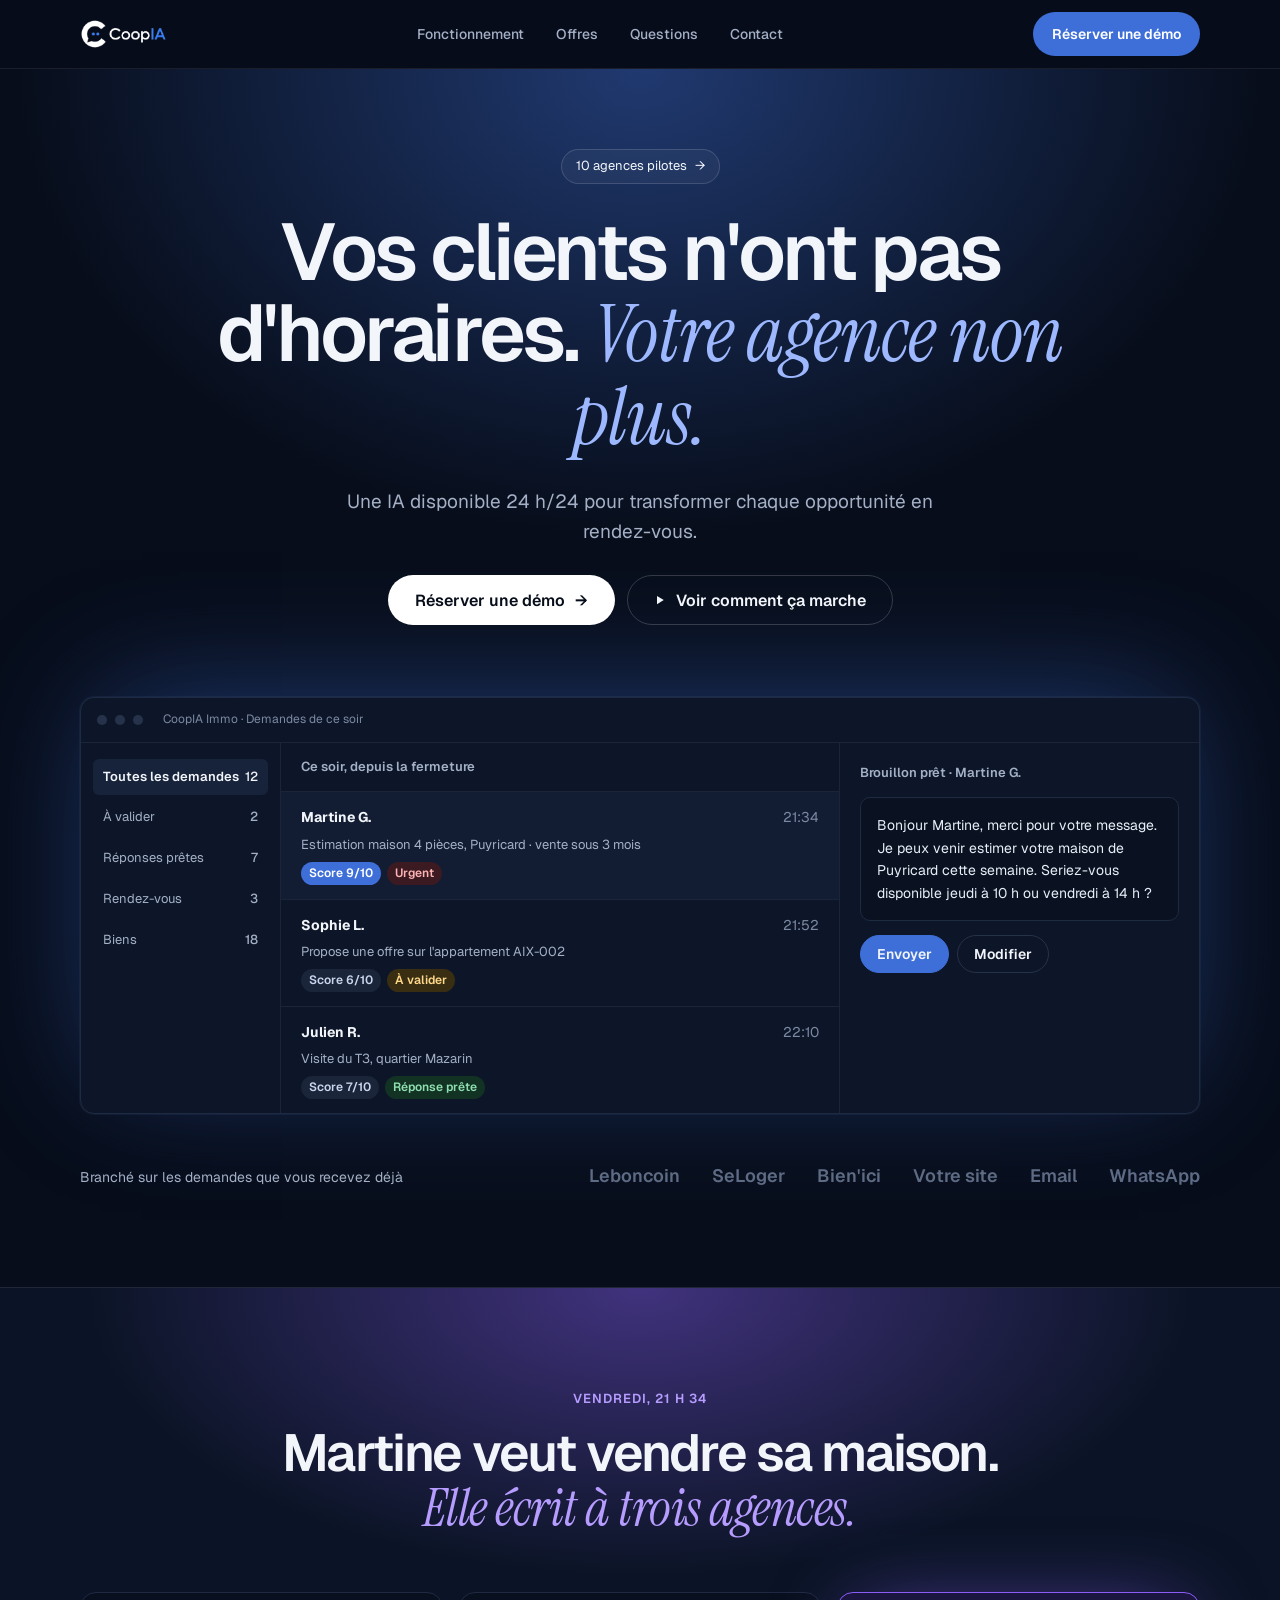
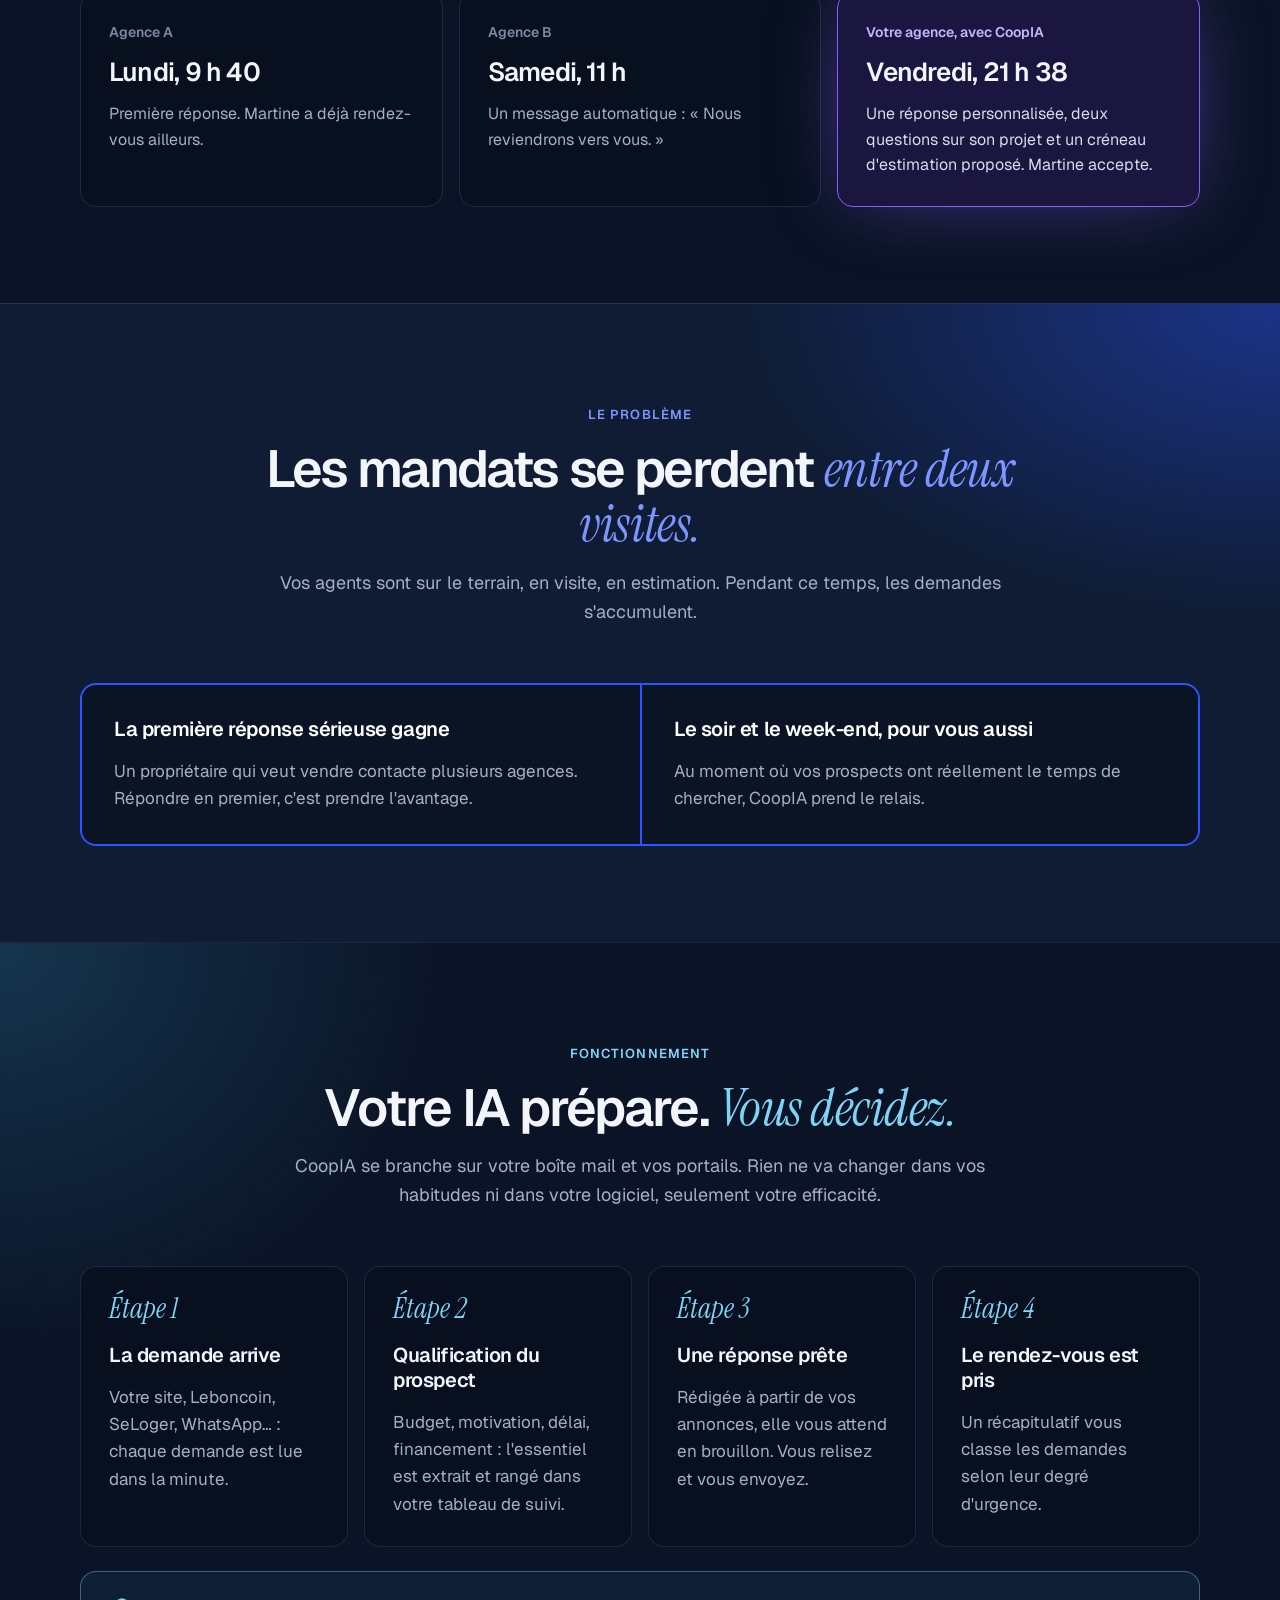
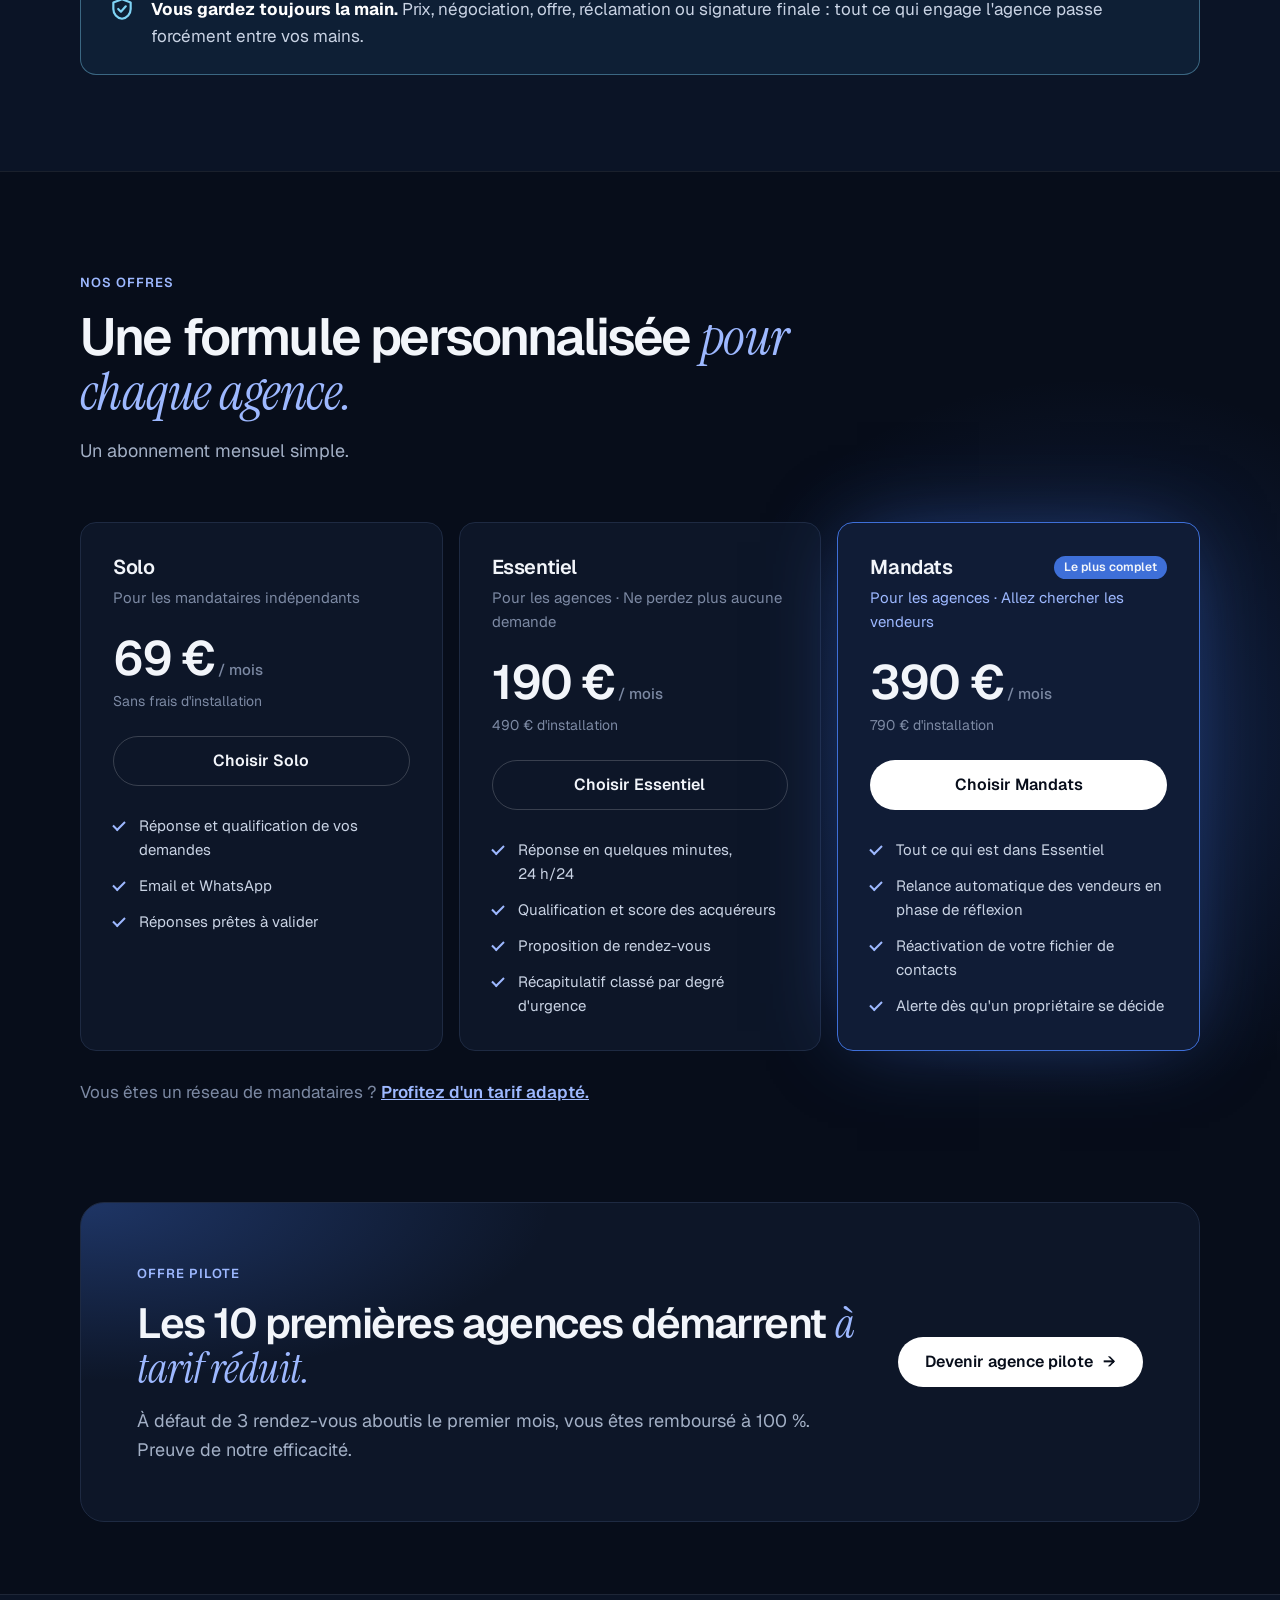
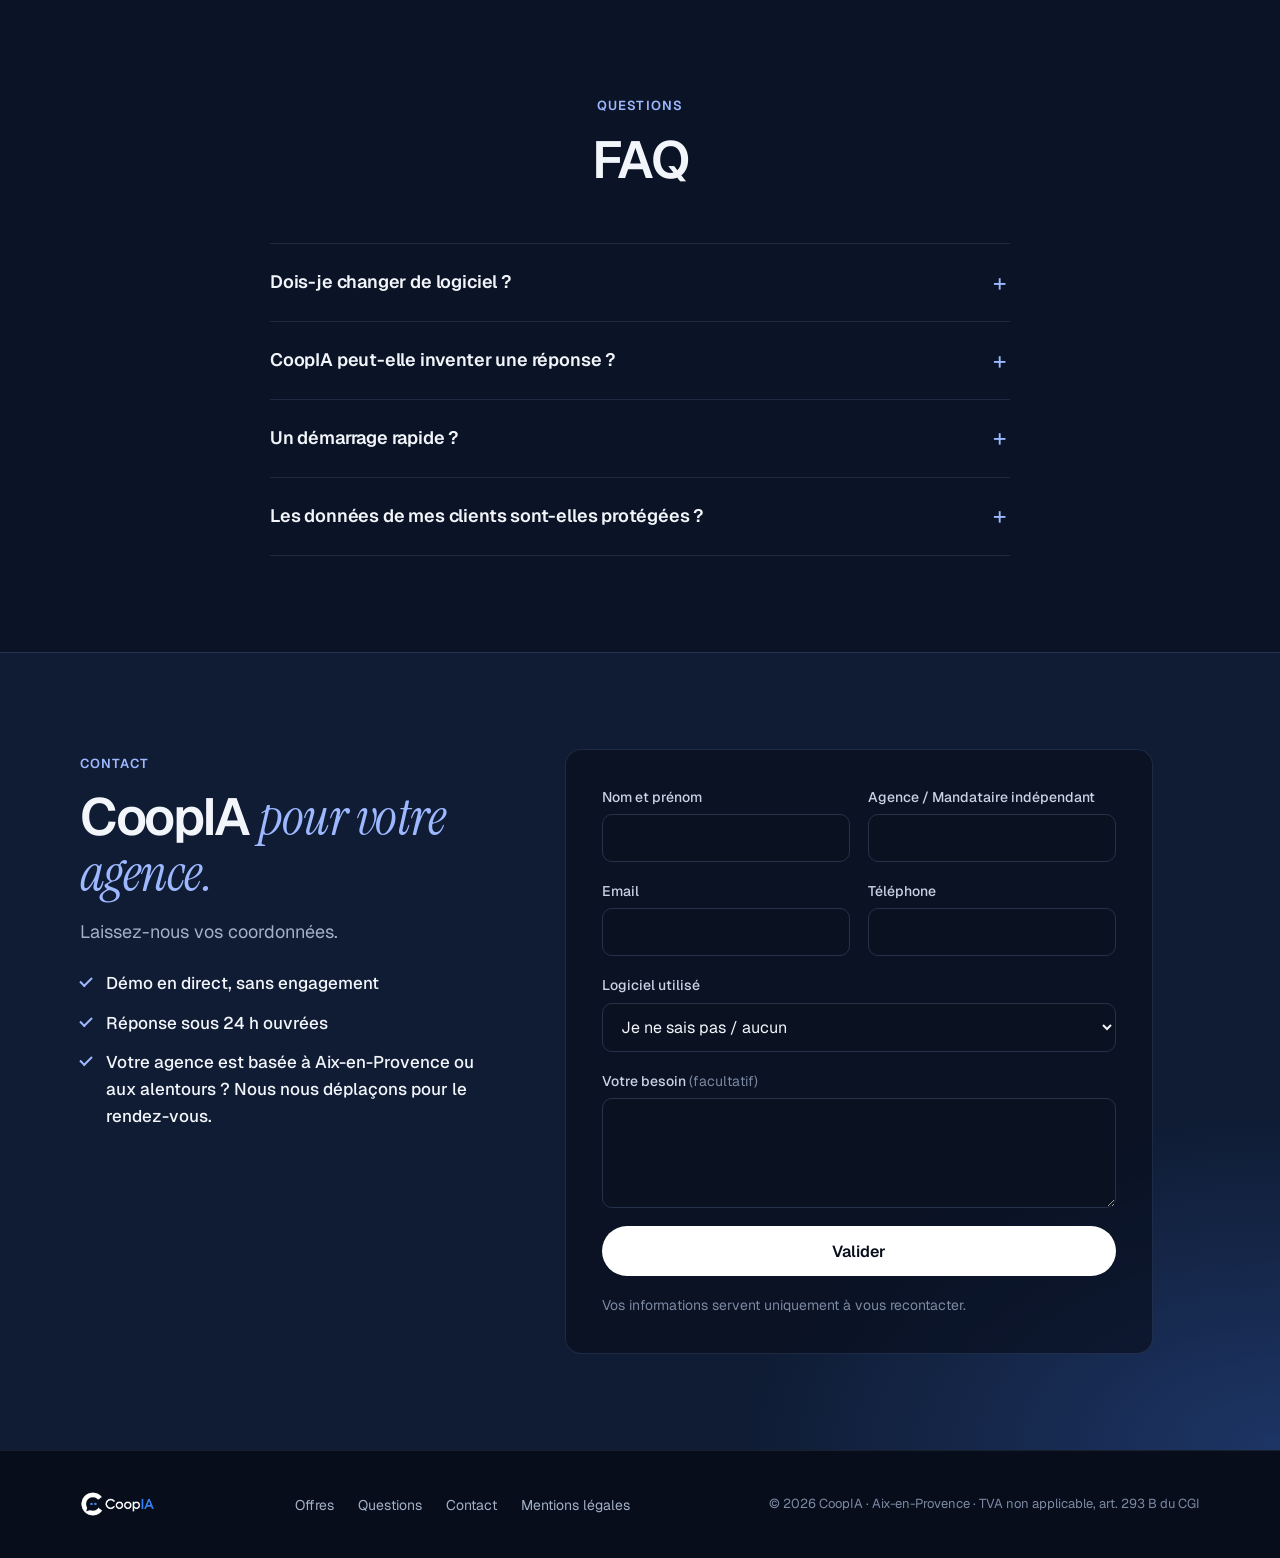
==== commit 8a73c71e: "Page Mentions légales et lien dans le pied de page Co-Authored-By: Claude Opus 5.5 <noreply@anthropi" ====
--- a/index.html
+++ b/index.html
@@ -371,6 +371,7 @@
       <li><a href="#offres">Offres</a></li>
       <li><a href="#faq">Questions</a></li>
       <li><a href="#contact">Contact</a></li>
+      <li><a href="mentions-legales.html">Mentions légales</a></li>
     </ul>
     <p class="footer-copy">© 2026 CoopIA · Aix-en-Provence · TVA non applicable, art. 293 B du CGI</p>
   </div>
--- a/css/style.css
+++ b/css/style.css
@@ -775,3 +775,14 @@
 }
 .step-number { font-size: 28px; }
 .faq details p strong { color: var(--white); font-weight: 600; }
+
+/* ===== Mentions légales ===== */
+.legal { padding: 72px 0 96px; }
+.legal h1 { font-size: clamp(40px, 6vw, 64px); margin-bottom: 40px; }
+.legal section { padding: 28px 0; border-top: 1px solid var(--line); }
+.legal h2 { font-size: 22px; letter-spacing: -0.02em; margin-bottom: 12px; }
+.legal p { color: var(--muted); }
+.legal p:last-child { margin-bottom: 0; }
+.legal strong { color: var(--text); font-weight: 600; }
+.legal a { color: var(--blue-light); }
+.legal-update { margin-top: 32px; font-size: 14px; color: var(--dim) !important; }
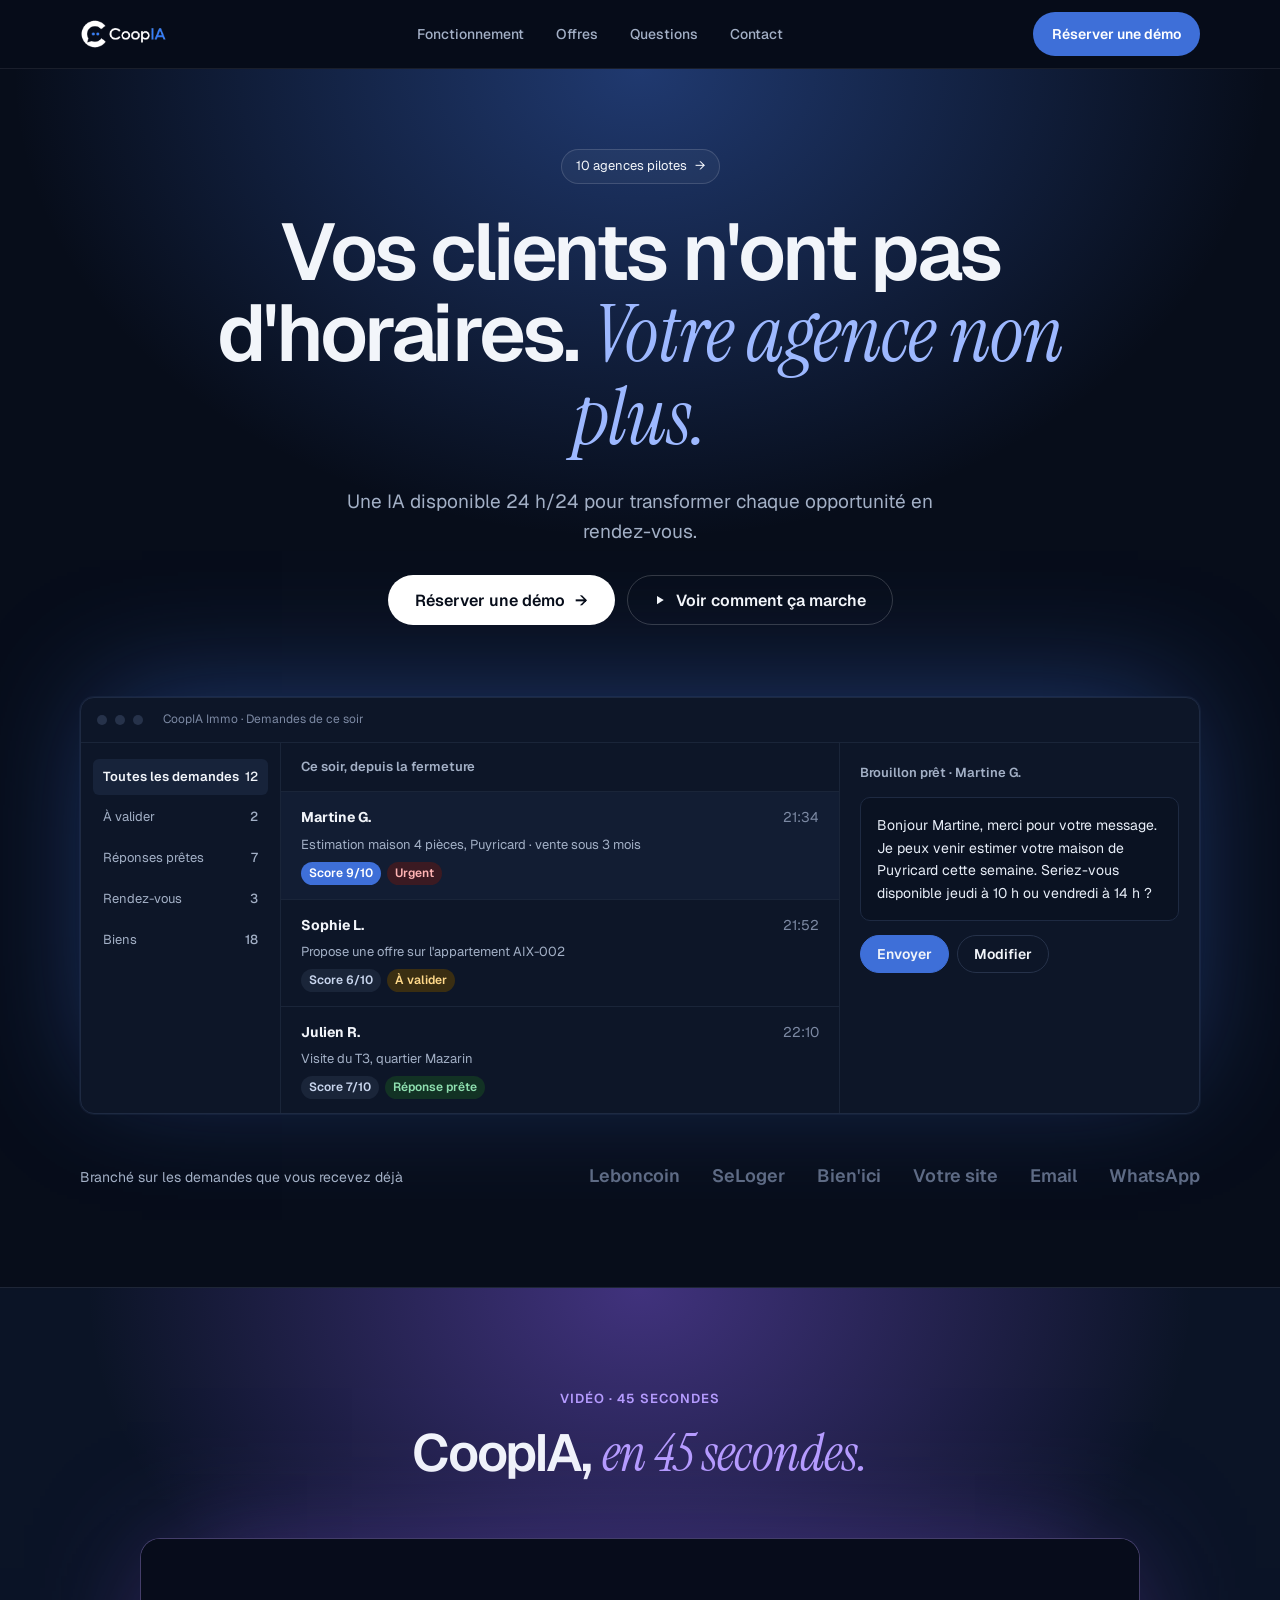
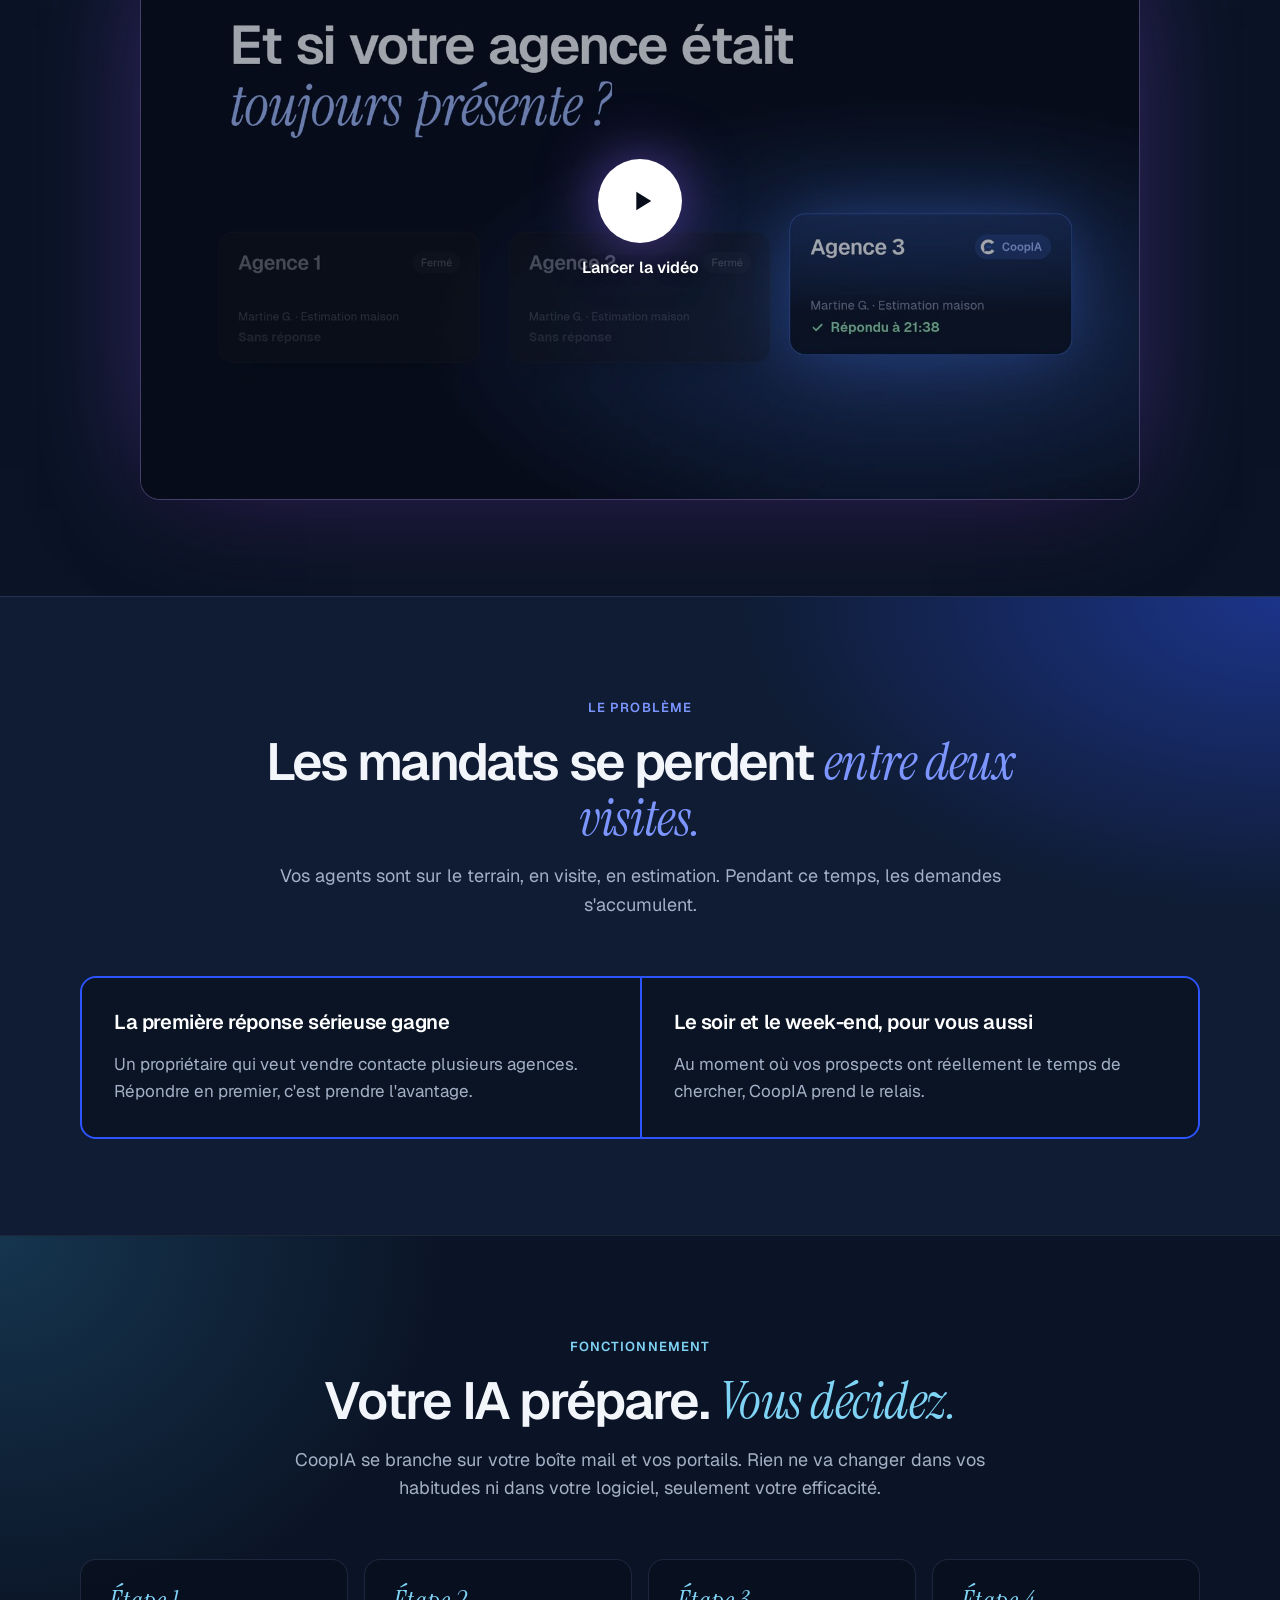
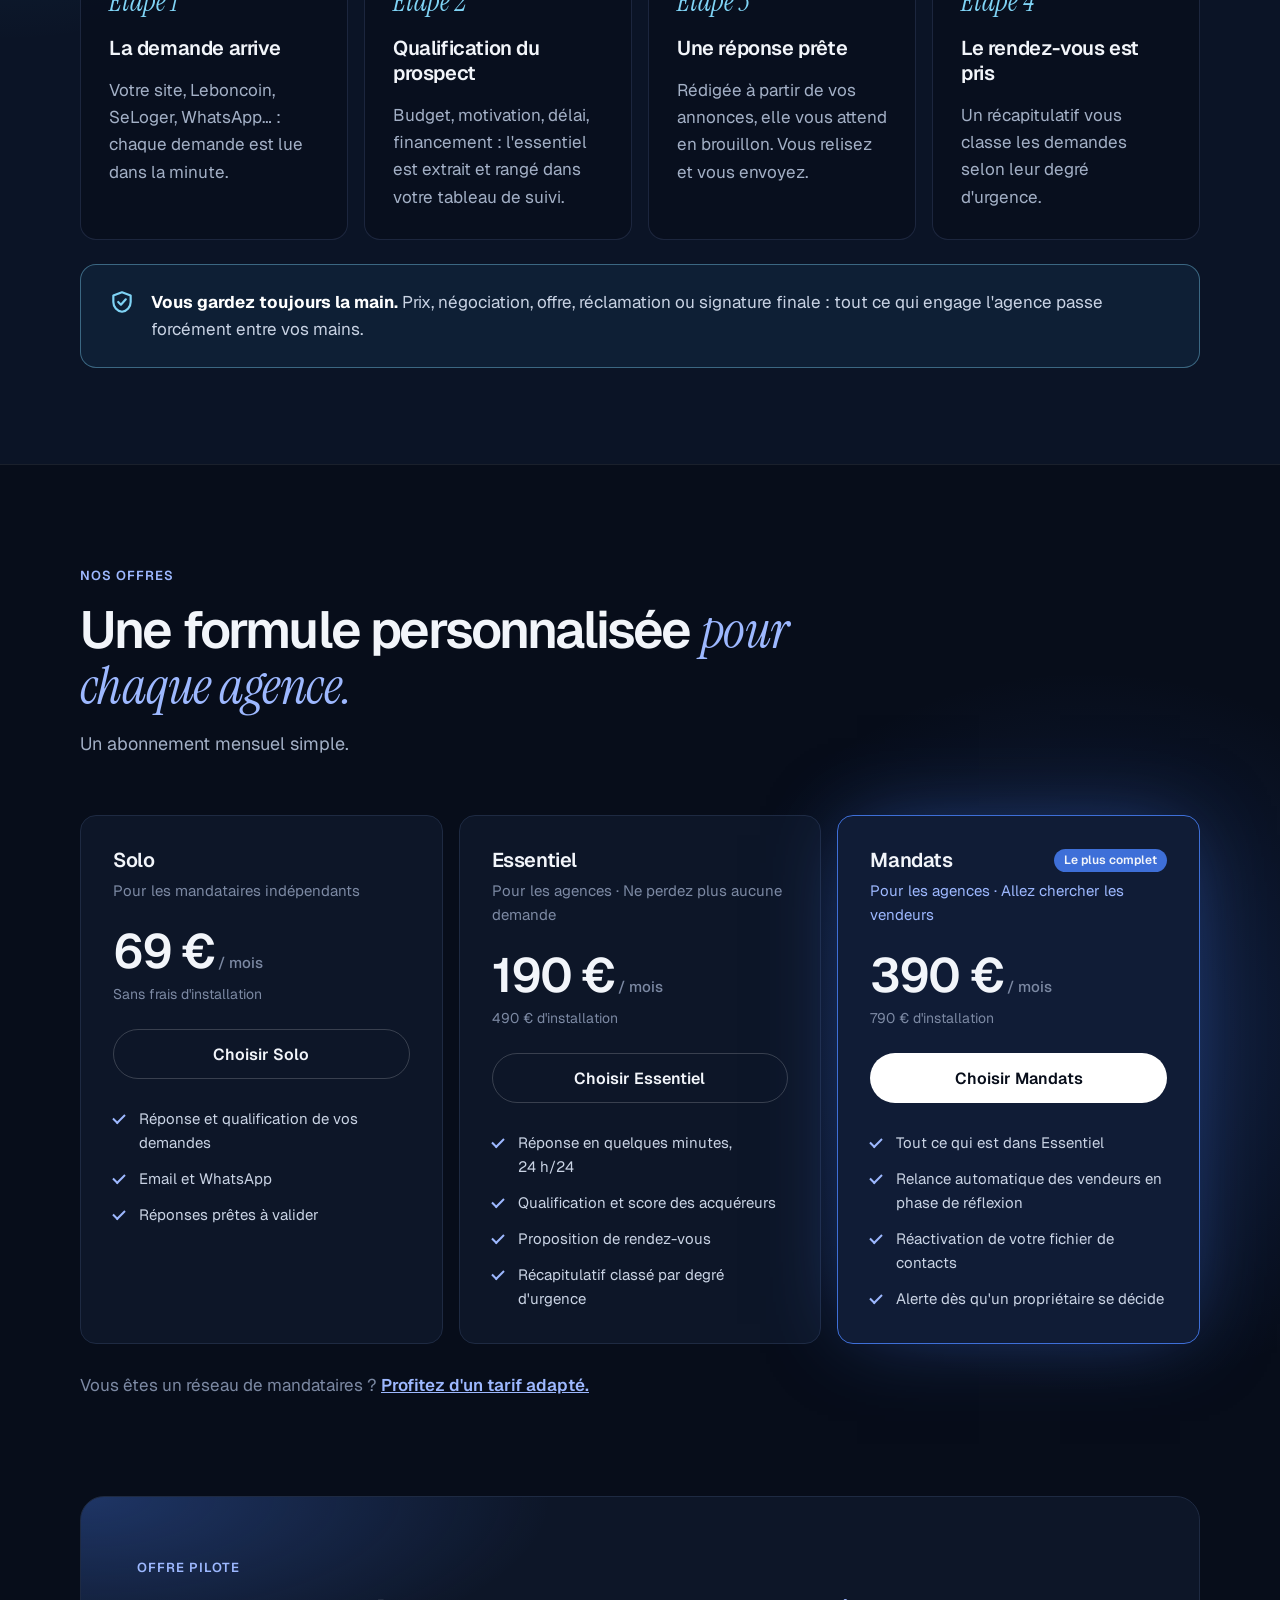
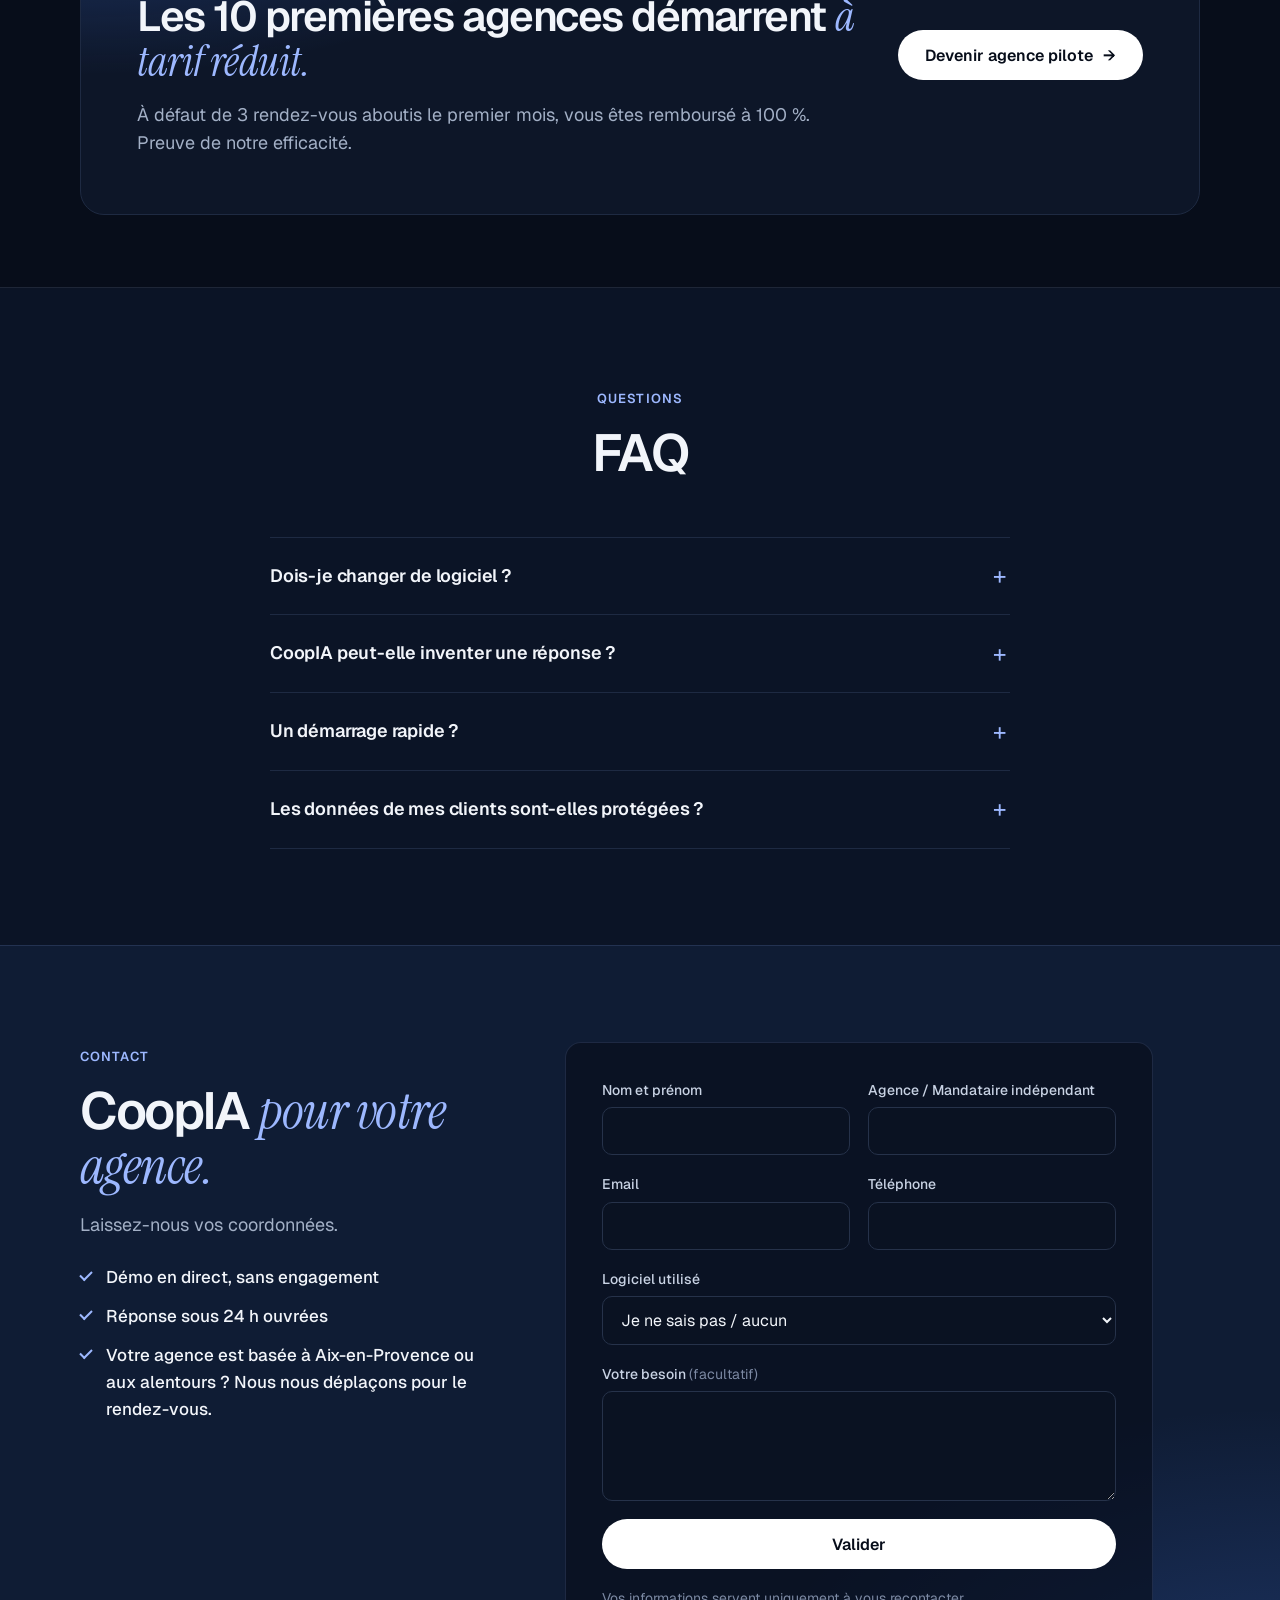
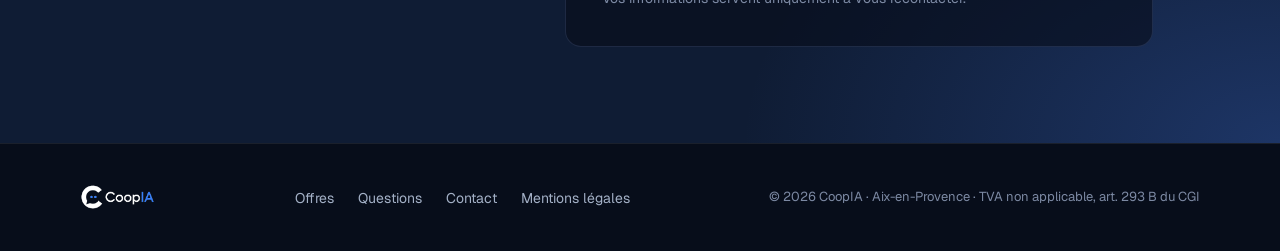
==== commit 9549264a: "Vidéo de présentation avec voix off à la place de l'histoire de Martine Co-Authored-By: Claude Opus " ====
--- a/index.html
+++ b/index.html
@@ -122,30 +122,24 @@
     </div>
   </section>
 
-  <!-- Histoire / vidéo -->
+  <!-- Vidéo de présentation -->
   <section id="histoire" class="section tone-1 glow-indigo">
     <div class="container">
       <div class="section-header">
-        <span class="eyebrow">Vendredi, 21 h 34</span>
-        <h2>Martine veut vendre sa maison. <em>Elle écrit à trois agences.</em></h2>
-      </div>
-      <ol class="story">
-        <li>
-          <span class="story-agency">Agence A</span>
-          <span class="story-time">Lundi, 9 h 40</span>
-          <span class="story-text">Première réponse. Martine a déjà rendez-vous ailleurs.</span>
-        </li>
-        <li>
-          <span class="story-agency">Agence B</span>
-          <span class="story-time">Samedi, 11 h</span>
-          <span class="story-text">Un message automatique : « Nous reviendrons vers vous. »</span>
-        </li>
-        <li class="is-winner">
-          <span class="story-agency">Votre agence, avec CoopIA</span>
-          <span class="story-time">Vendredi, 21 h 38</span>
-          <span class="story-text">Une réponse personnalisée, deux questions sur son projet et un créneau d'estimation proposé. Martine accepte.</span>
-        </li>
-      </ol>
+        <span class="eyebrow">Vidéo · 45 secondes</span>
+        <h2>CoopIA, <em>en 45 secondes.</em></h2>
+      </div>
+      <div class="video-frame">
+        <video id="promoVideo" preload="none" playsinline poster="assets/video/coopia-miniature.jpg">
+          <source src="assets/video/coopia-45s.mp4" type="video/mp4" />
+        </video>
+        <button type="button" class="video-play" id="videoPlay" aria-label="Lire la vidéo de présentation, avec le son">
+          <span class="video-play-icon" aria-hidden="true">
+            <svg viewBox="0 0 24 24"><path d="M8 5.5v13l10.5-6.5z" fill="currentColor"/></svg>
+          </span>
+          <span class="video-play-label">Lancer la vidéo</span>
+        </button>
+      </div>
     </div>
   </section>
 
--- a/css/style.css
+++ b/css/style.css
@@ -786,3 +786,54 @@
 .legal strong { color: var(--text); font-weight: 600; }
 .legal a { color: var(--blue-light); }
 .legal-update { margin-top: 32px; font-size: 14px; color: var(--dim) !important; }
+
+/* ===== Vidéo de présentation ===== */
+.video-frame {
+  position: relative;
+  max-width: 1000px;
+  margin: 0 auto;
+  aspect-ratio: 16 / 9;
+  border-radius: 20px;
+  overflow: hidden;
+  border: 1.5px solid rgba(182, 156, 255, 0.35);
+  box-shadow: 0 0 120px -30px rgba(139, 92, 246, 0.55), 0 40px 90px -30px rgba(0, 0, 0, 0.8);
+  background: var(--bg);
+}
+.video-frame video { display: block; width: 100%; height: 100%; object-fit: cover; }
+.video-play {
+  position: absolute;
+  inset: 0;
+  display: flex;
+  flex-direction: column;
+  align-items: center;
+  justify-content: center;
+  gap: 14px;
+  border: 0;
+  background: rgba(7, 13, 26, 0.35);
+  color: var(--white);
+  font-family: var(--font-body);
+  cursor: pointer;
+  transition: background-color .2s ease;
+}
+.video-play:hover { background: rgba(7, 13, 26, 0.15); }
+.video-play-icon {
+  display: flex;
+  align-items: center;
+  justify-content: center;
+  width: 84px;
+  height: 84px;
+  border-radius: 50%;
+  background: var(--white);
+  color: var(--bg);
+  box-shadow: 0 0 60px rgba(139, 92, 246, 0.6);
+  transition: transform .2s ease;
+}
+.video-play:hover .video-play-icon { transform: scale(1.06); }
+.video-play-icon svg { width: 34px; height: 34px; margin-left: 4px; }
+.video-play-label { font-size: 16px; font-weight: 600; text-shadow: 0 2px 12px rgba(0, 0, 0, 0.6); }
+.video-frame.is-playing .video-play { display: none; }
+@media (max-width: 600px) {
+  .video-frame { border-radius: 14px; }
+  .video-play-icon { width: 64px; height: 64px; }
+  .video-play-icon svg { width: 26px; height: 26px; }
+}
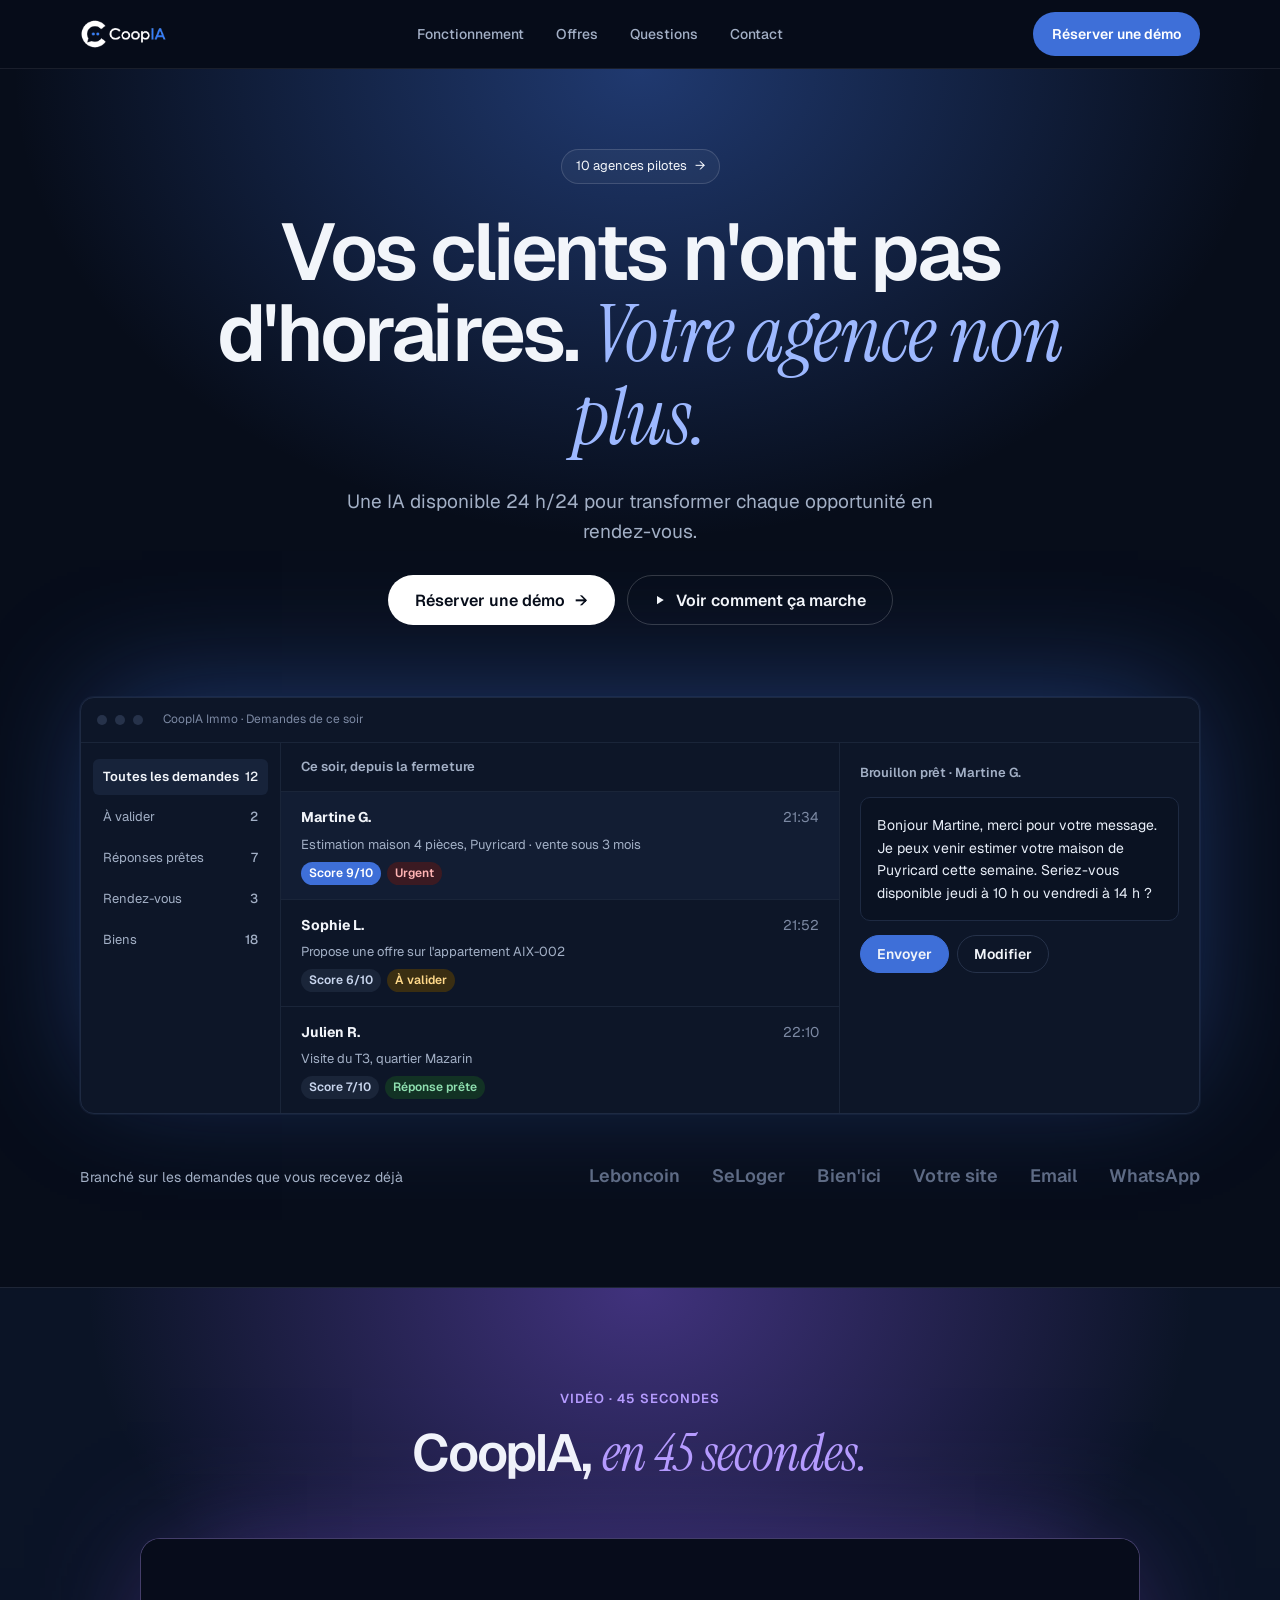
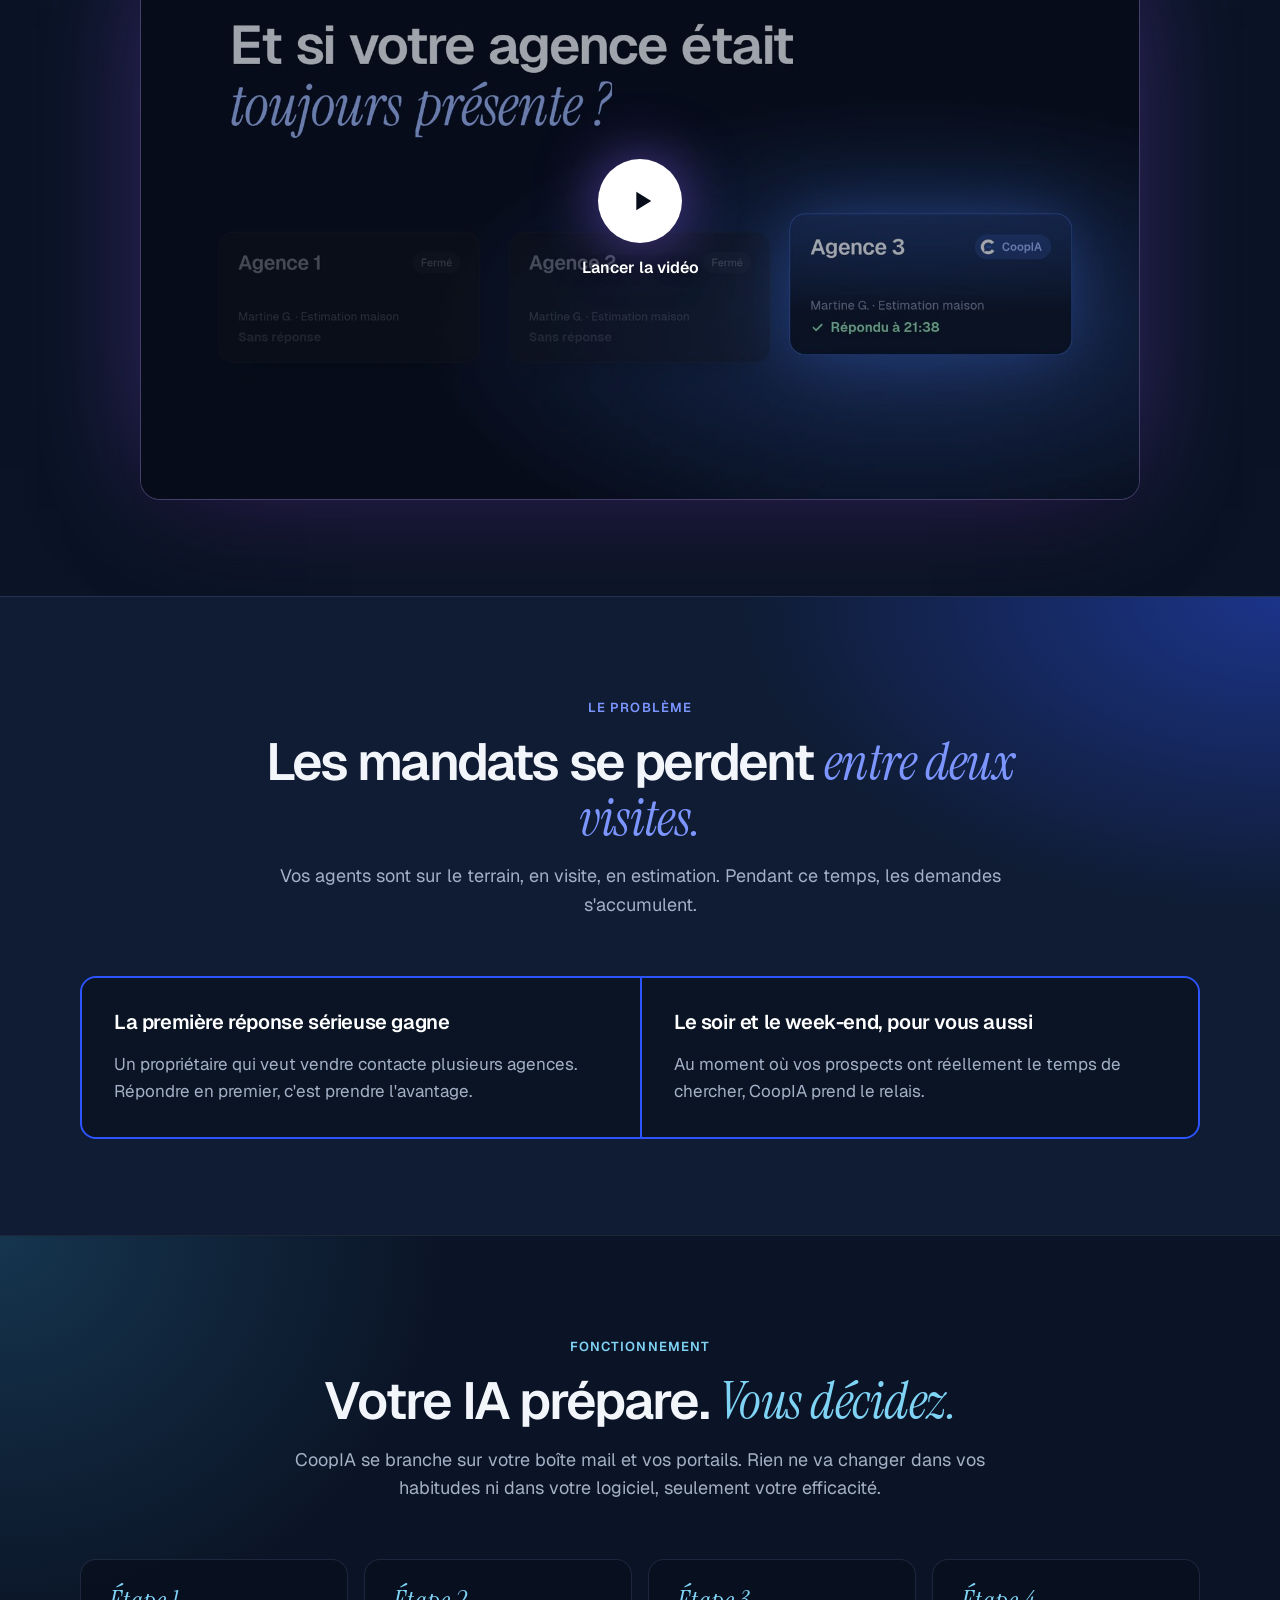
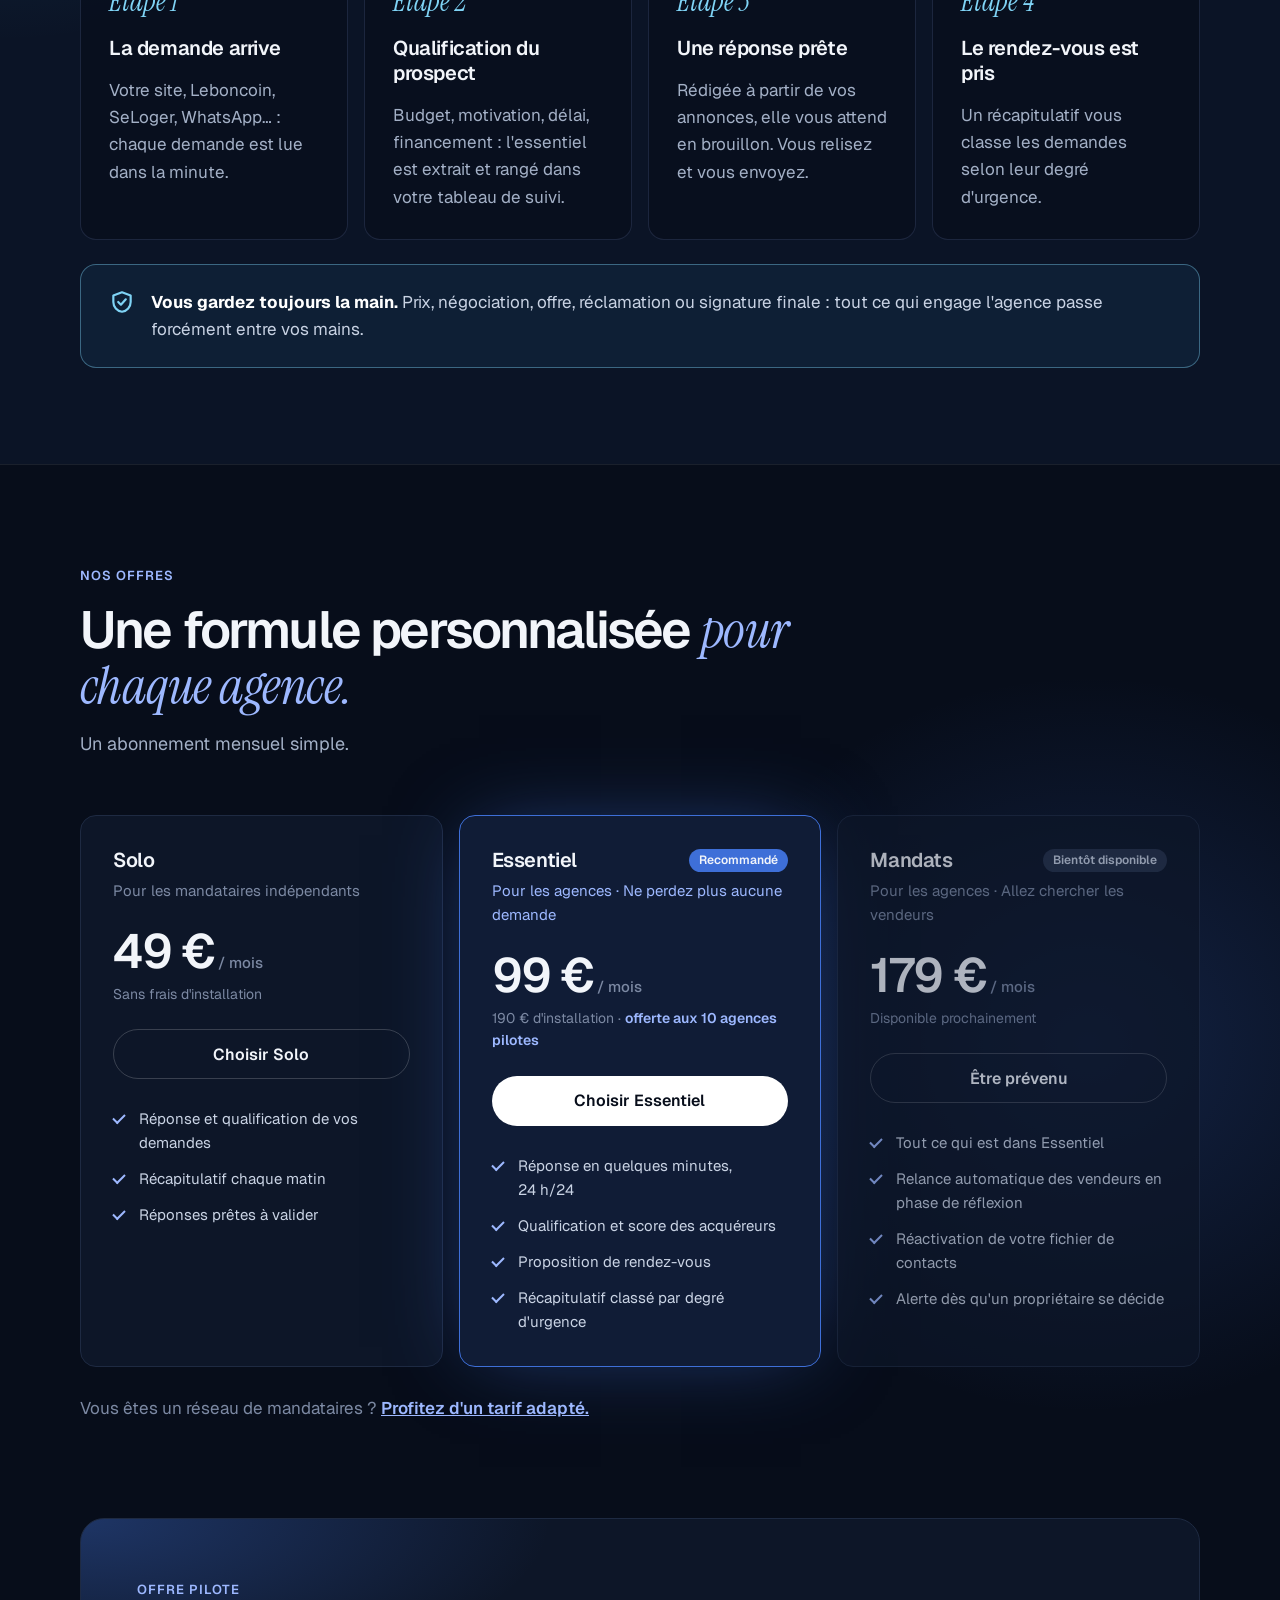
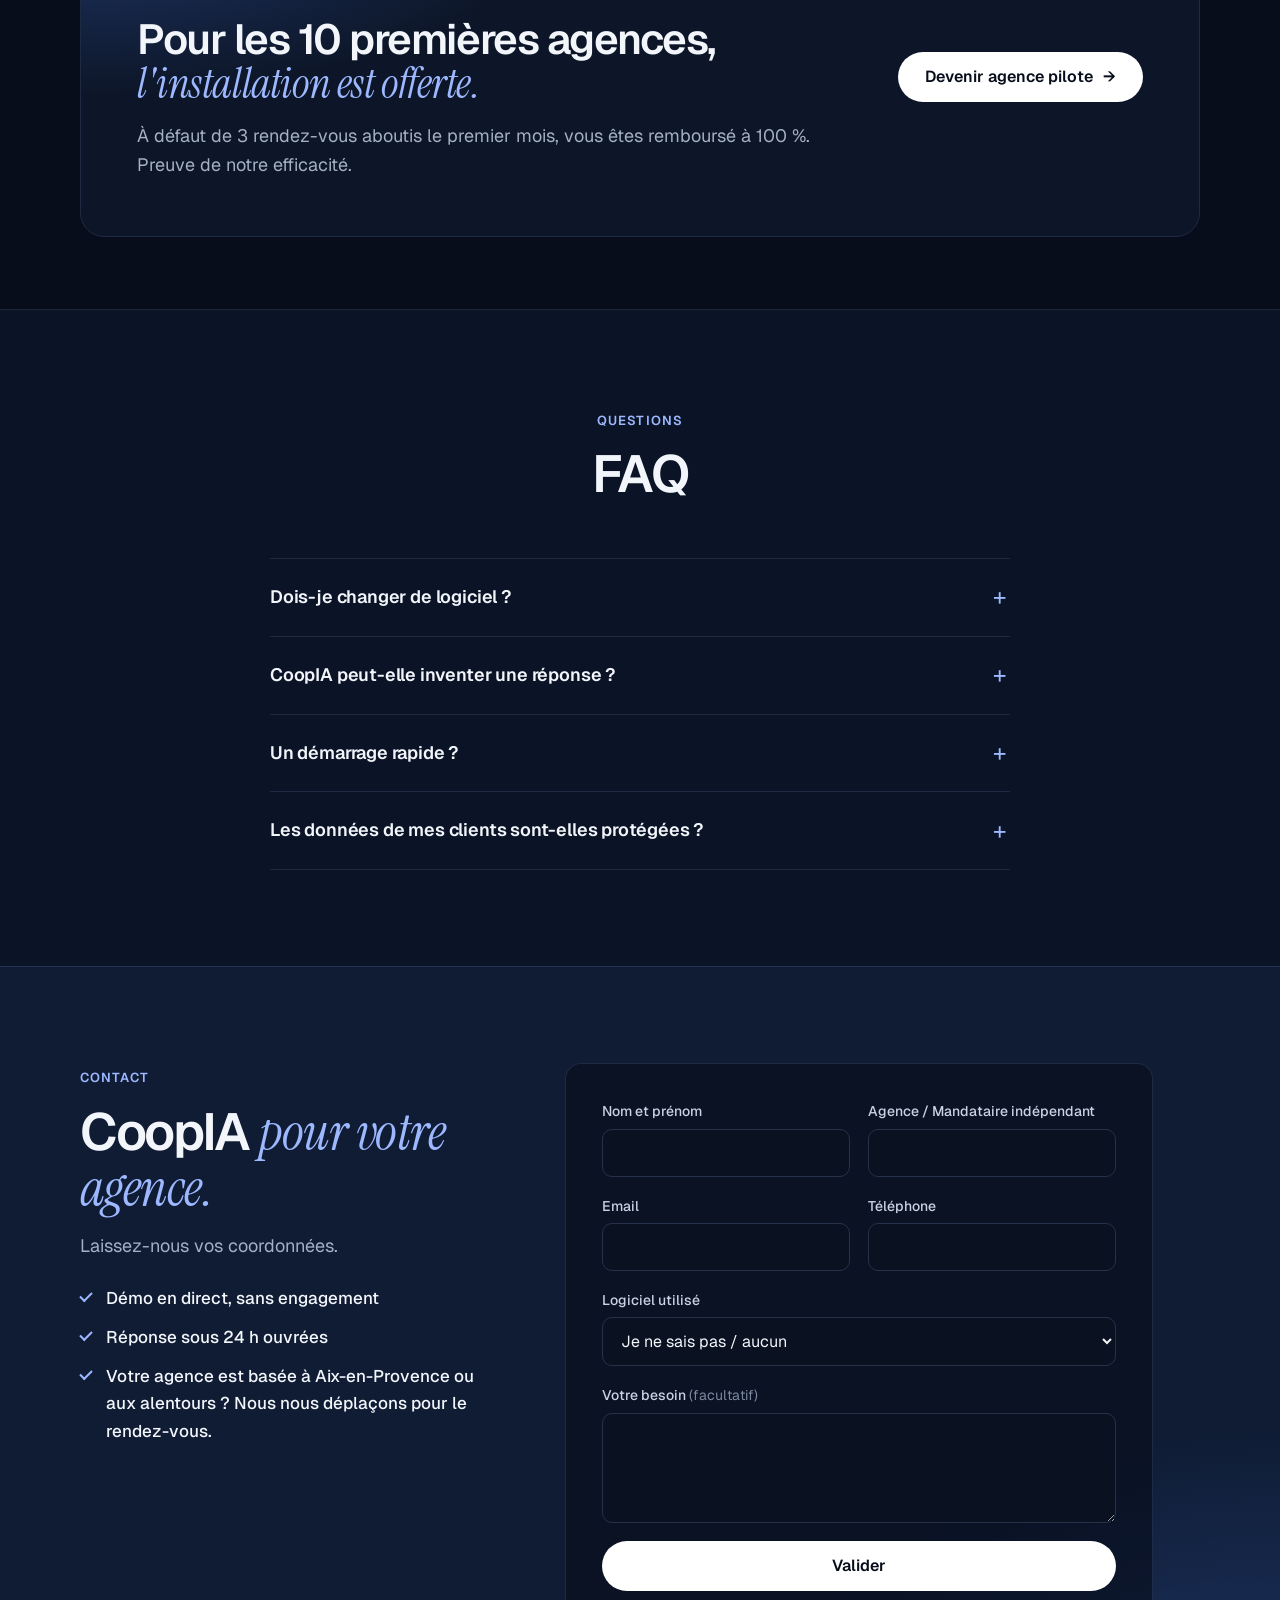
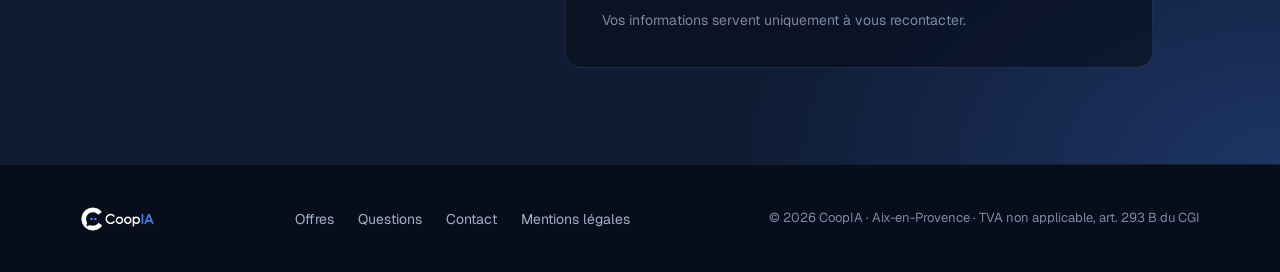
==== commit 53ff69e6: "Nouvelle grille tarifaire : Solo 49 €, Essentiel 99 € (installation offerte aux pilotes), Mandats bi" ====
--- a/index.html
+++ b/index.html
@@ -213,21 +213,21 @@
         <article class="offer">
           <h3>Solo</h3>
           <p class="offer-for">Pour les mandataires indépendants</p>
-          <p class="offer-price">69 €<span> / mois</span></p>
+          <p class="offer-price">49 €<span> / mois</span></p>
           <p class="offer-setup">Sans frais d'installation</p>
           <a href="#contact" class="btn btn-ghost btn-block">Choisir Solo</a>
           <ul class="offer-list">
             <li>Réponse et qualification de vos demandes</li>
-            <li>Email et WhatsApp</li>
+            <li>Récapitulatif chaque matin</li>
             <li>Réponses prêtes à valider</li>
           </ul>
         </article>
-        <article class="offer">
-          <h3>Essentiel</h3>
+        <article class="offer offer-featured">
+          <h3>Essentiel <span class="offer-badge">Recommandé</span></h3>
           <p class="offer-for">Pour les agences · Ne perdez plus aucune demande</p>
-          <p class="offer-price">190 €<span> / mois</span></p>
-          <p class="offer-setup">490 € d'installation</p>
-          <a href="#contact" class="btn btn-ghost btn-block">Choisir Essentiel</a>
+          <p class="offer-price">99 €<span> / mois</span></p>
+          <p class="offer-setup">190 € d'installation · <strong>offerte aux 10 agences pilotes</strong></p>
+          <a href="#contact" class="btn btn-white btn-block">Choisir Essentiel</a>
           <ul class="offer-list">
             <li>Réponse en quelques minutes, 24&nbsp;h/24</li>
             <li>Qualification et score des acquéreurs</li>
@@ -235,12 +235,12 @@
             <li>Récapitulatif classé par degré d'urgence</li>
           </ul>
         </article>
-        <article class="offer offer-featured">
-          <h3>Mandats <span class="offer-badge">Le plus complet</span></h3>
+        <article class="offer offer-soon">
+          <h3>Mandats <span class="offer-badge offer-badge-soon">Bientôt disponible</span></h3>
           <p class="offer-for">Pour les agences · Allez chercher les vendeurs</p>
-          <p class="offer-price">390 €<span> / mois</span></p>
-          <p class="offer-setup">790 € d'installation</p>
-          <a href="#contact" class="btn btn-white btn-block">Choisir Mandats</a>
+          <p class="offer-price">179 €<span> / mois</span></p>
+          <p class="offer-setup">Disponible prochainement</p>
+          <a href="#contact" class="btn btn-ghost btn-block">Être prévenu</a>
           <ul class="offer-list">
             <li>Tout ce qui est dans Essentiel</li>
             <li>Relance automatique des vendeurs en phase de réflexion</li>
@@ -259,7 +259,7 @@
       <div class="pilot">
         <div>
           <span class="eyebrow">Offre pilote</span>
-          <h2>Les 10 premières agences démarrent <em>à tarif réduit.</em></h2>
+          <h2>Pour les 10 premières agences, <em>l'installation est offerte.</em></h2>
           <p>À défaut de 3 rendez-vous aboutis le premier mois, vous êtes remboursé à 100&nbsp;%. Preuve de notre efficacité.</p>
         </div>
         <a href="#contact" class="btn btn-white">Devenir agence pilote <span aria-hidden="true">→</span></a>
--- a/css/style.css
+++ b/css/style.css
@@ -837,3 +837,8 @@
   .video-play-icon { width: 64px; height: 64px; }
   .video-play-icon svg { width: 26px; height: 26px; }
 }
+
+/* ===== Offres v3 ===== */
+.offer-setup strong { color: var(--blue-light); font-weight: 600; }
+.offer-soon { opacity: 0.7; }
+.offer-badge-soon { background: #26324A; color: #C9D3E4; }
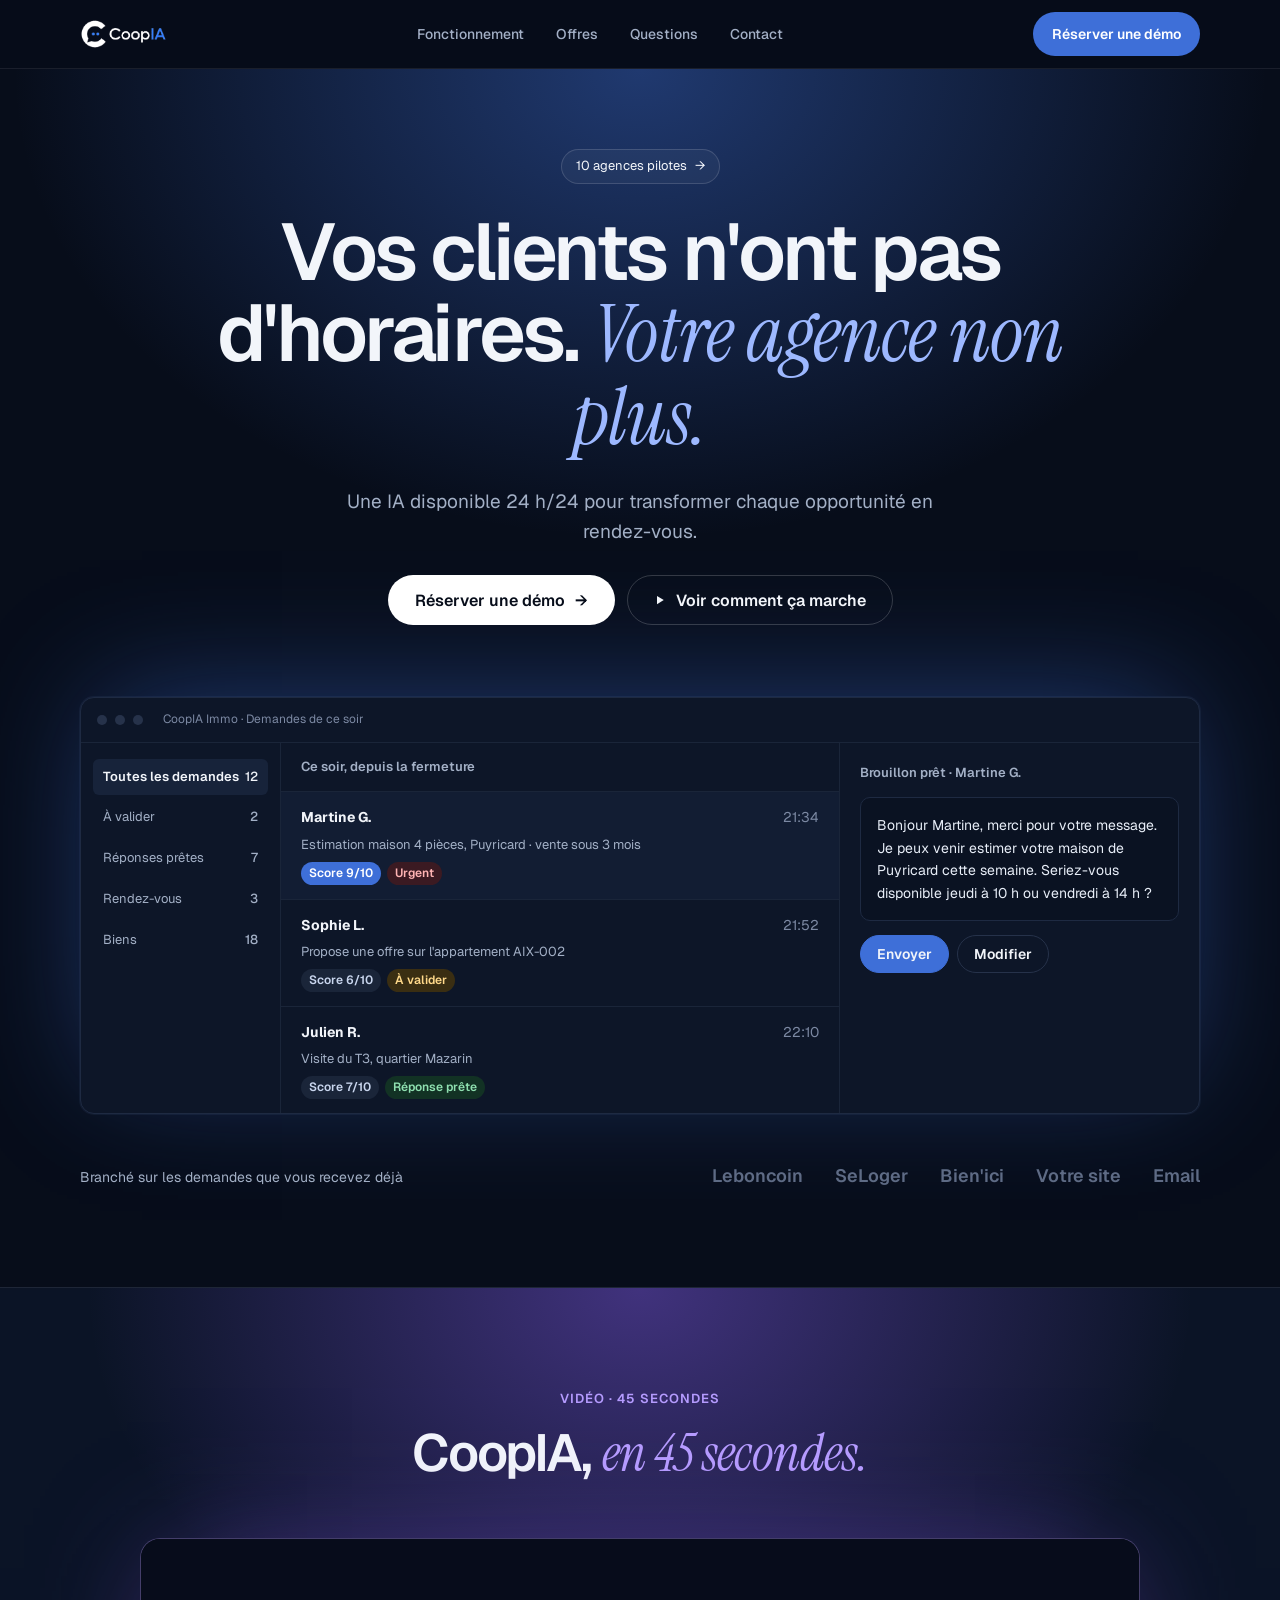
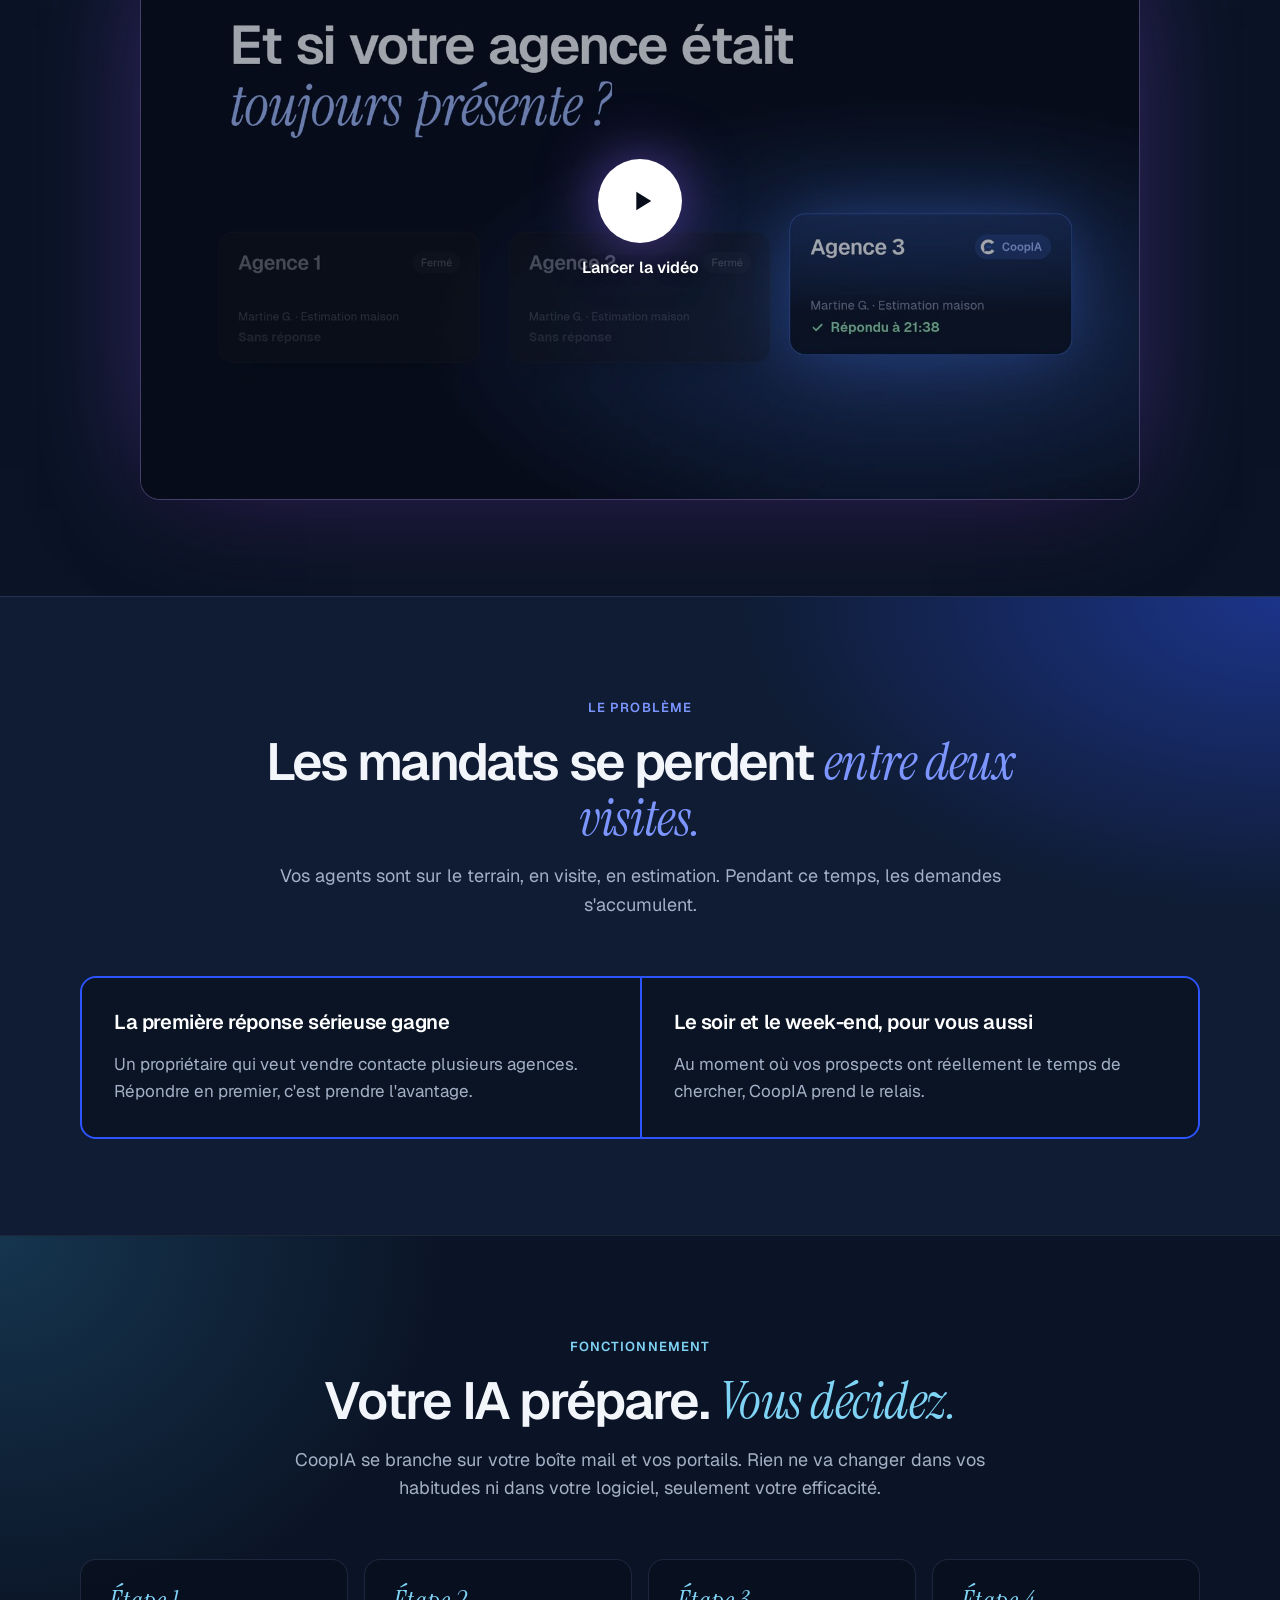
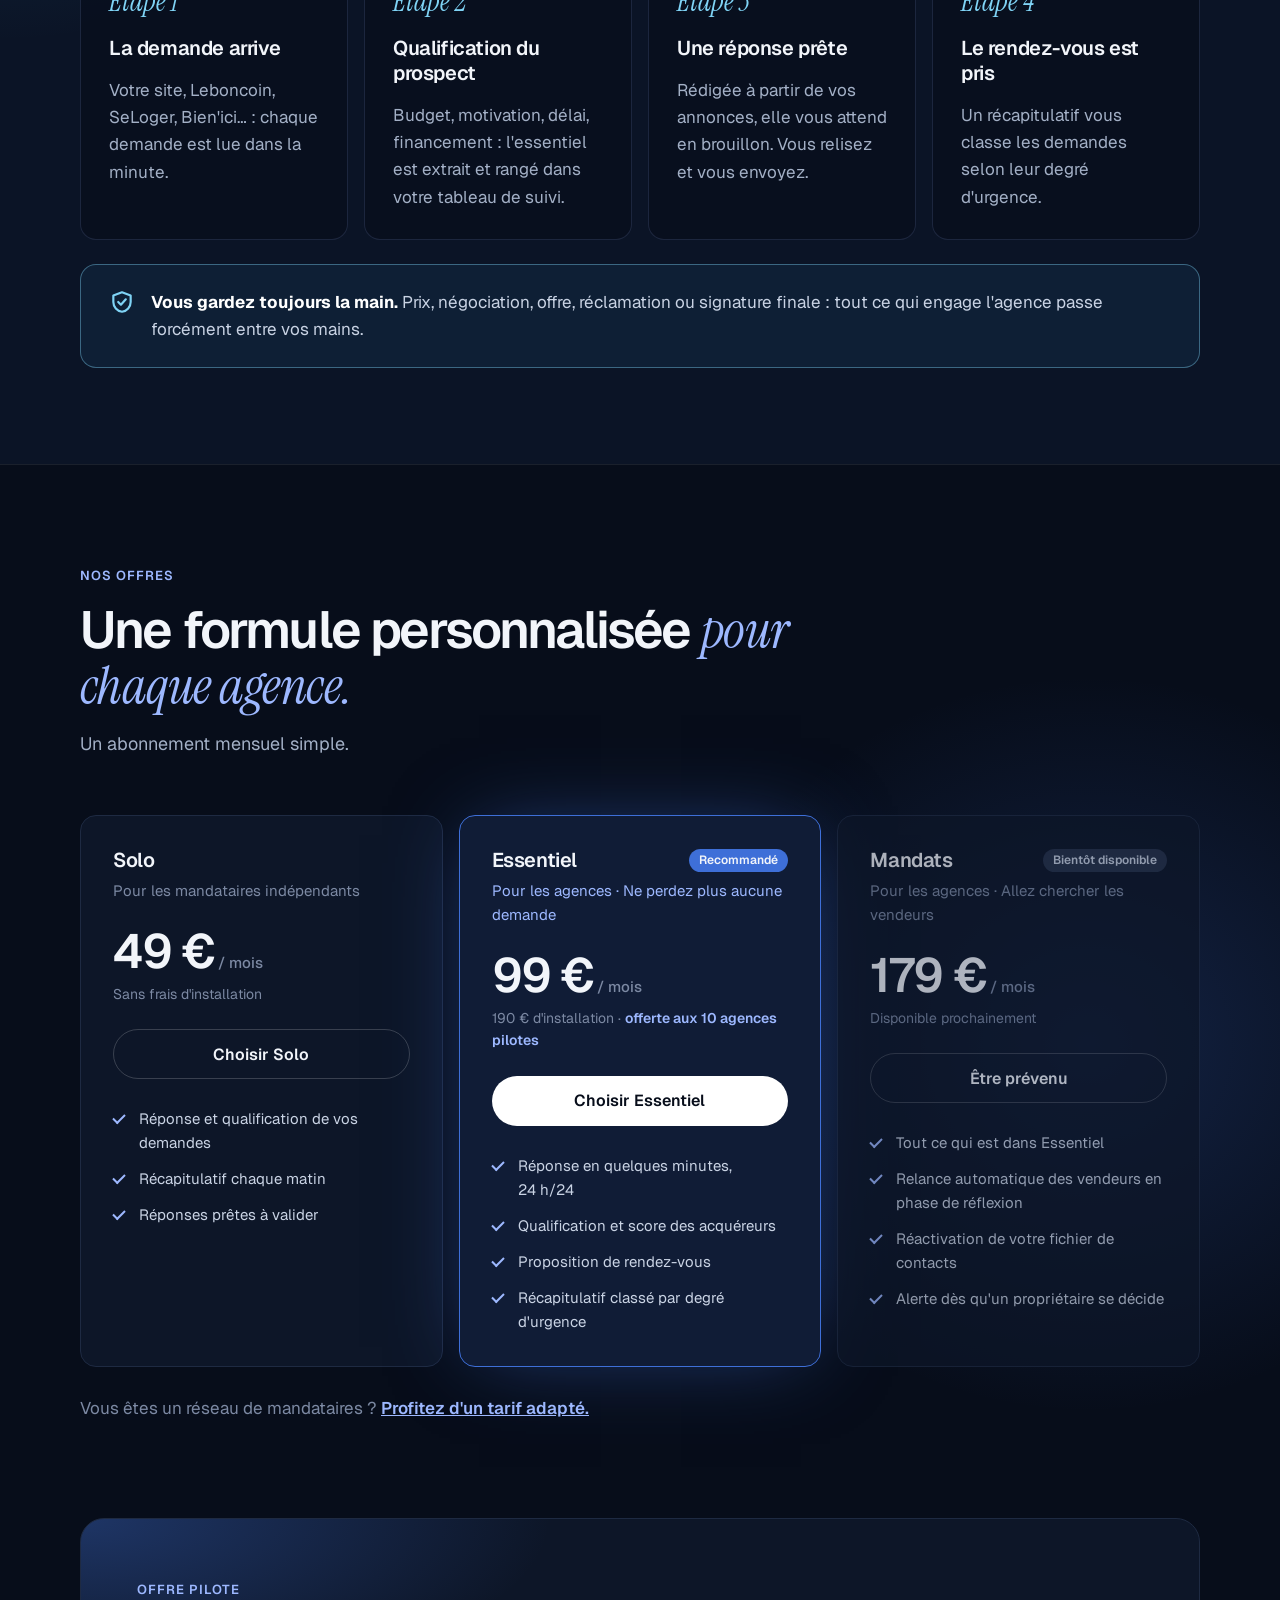
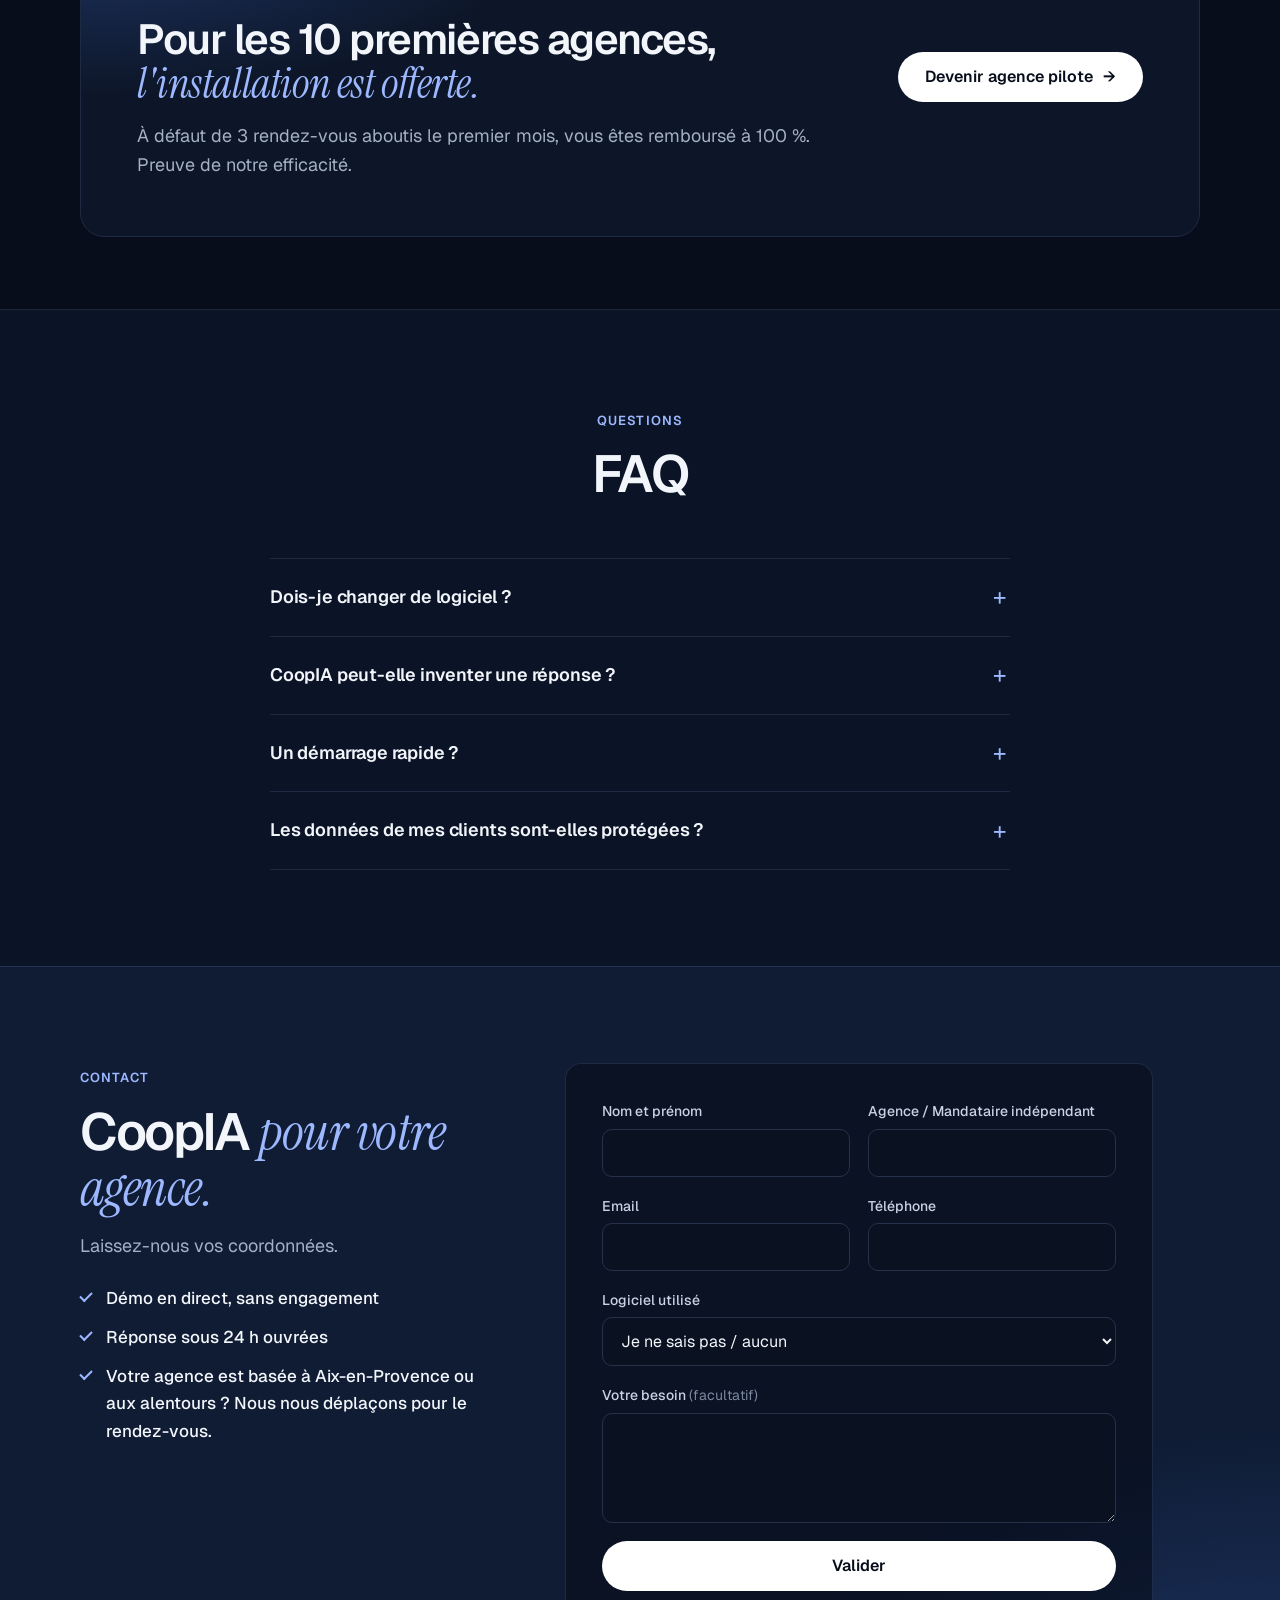
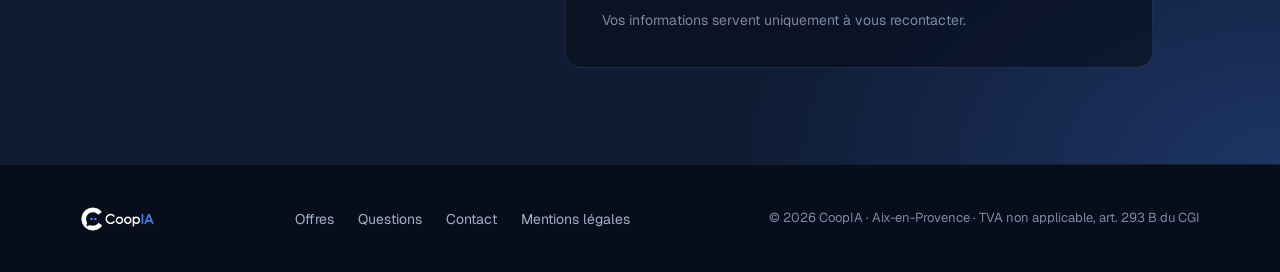
==== commit 49c15fb9: "Retrait des mentions WhatsApp (fonction pas encore disponible) Co-Authored-By: Claude Opus 5.5 <nore" ====
--- a/index.html
+++ b/index.html
@@ -117,7 +117,7 @@
     <div class="container sources">
       <span class="sources-label">Branché sur les demandes que vous recevez déjà</span>
       <ul>
-        <li>Leboncoin</li><li>SeLoger</li><li>Bien'ici</li><li>Votre site</li><li>Email</li><li>WhatsApp</li>
+        <li>Leboncoin</li><li>SeLoger</li><li>Bien'ici</li><li>Votre site</li><li>Email</li>
       </ul>
     </div>
   </section>
@@ -176,7 +176,7 @@
         <li>
           <span class="step-number">Étape 1</span>
           <h3>La demande arrive</h3>
-          <p>Votre site, Leboncoin, SeLoger, WhatsApp… : chaque demande est lue dans la minute.</p>
+          <p>Votre site, Leboncoin, SeLoger, Bien'ici… : chaque demande est lue dans la minute.</p>
         </li>
         <li>
           <span class="step-number">Étape 2</span>
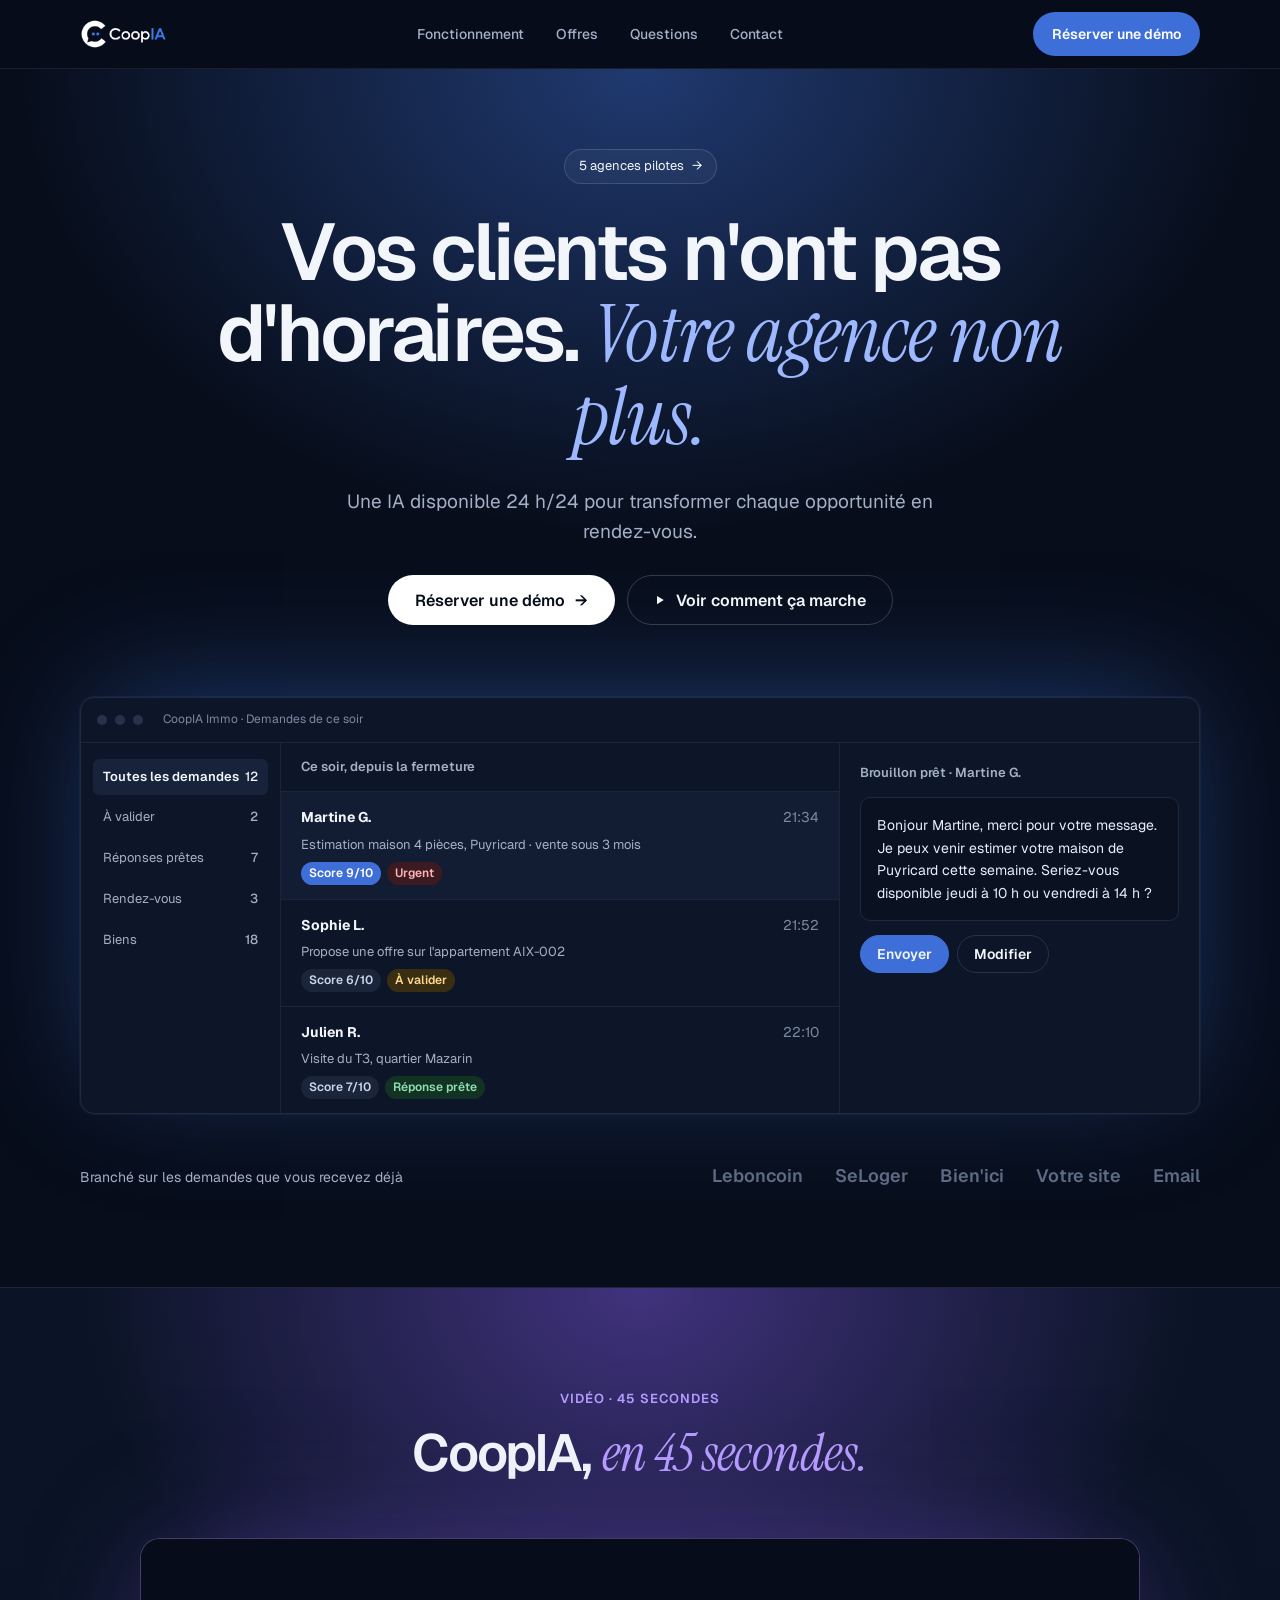
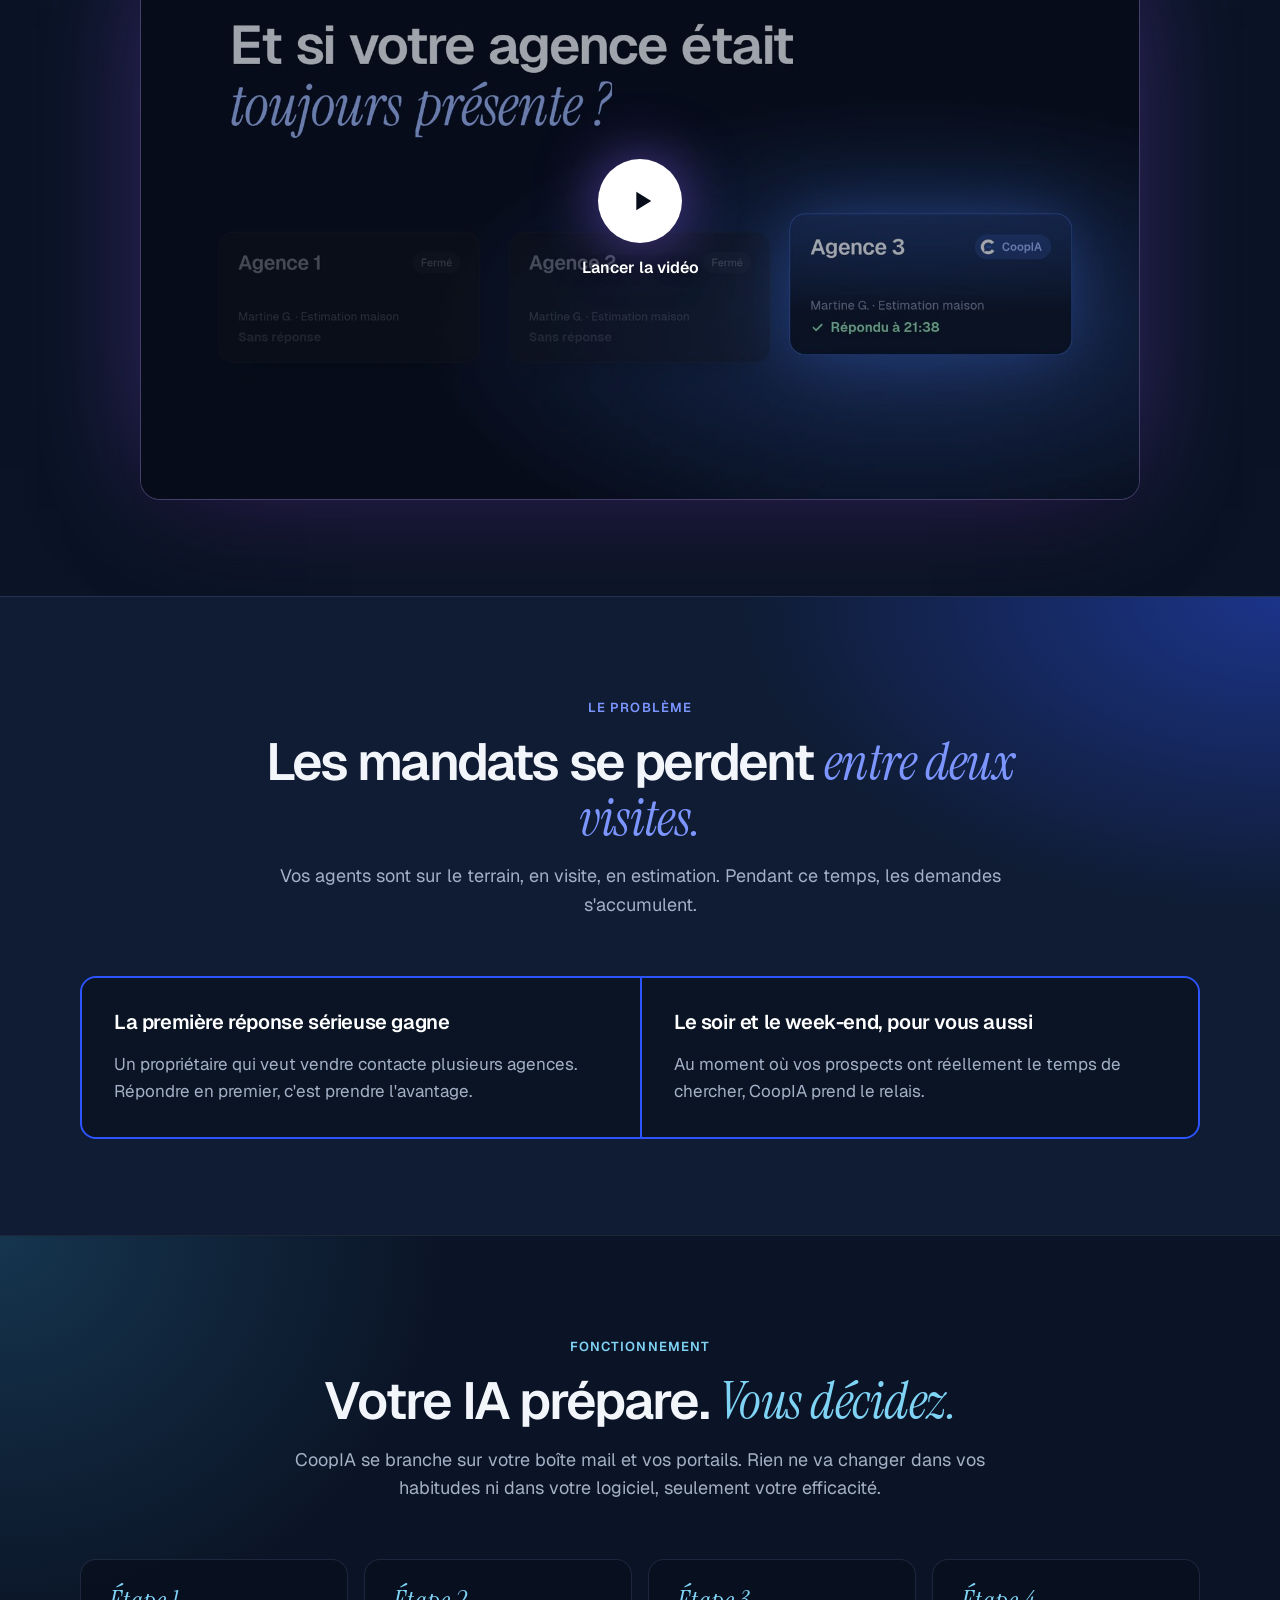
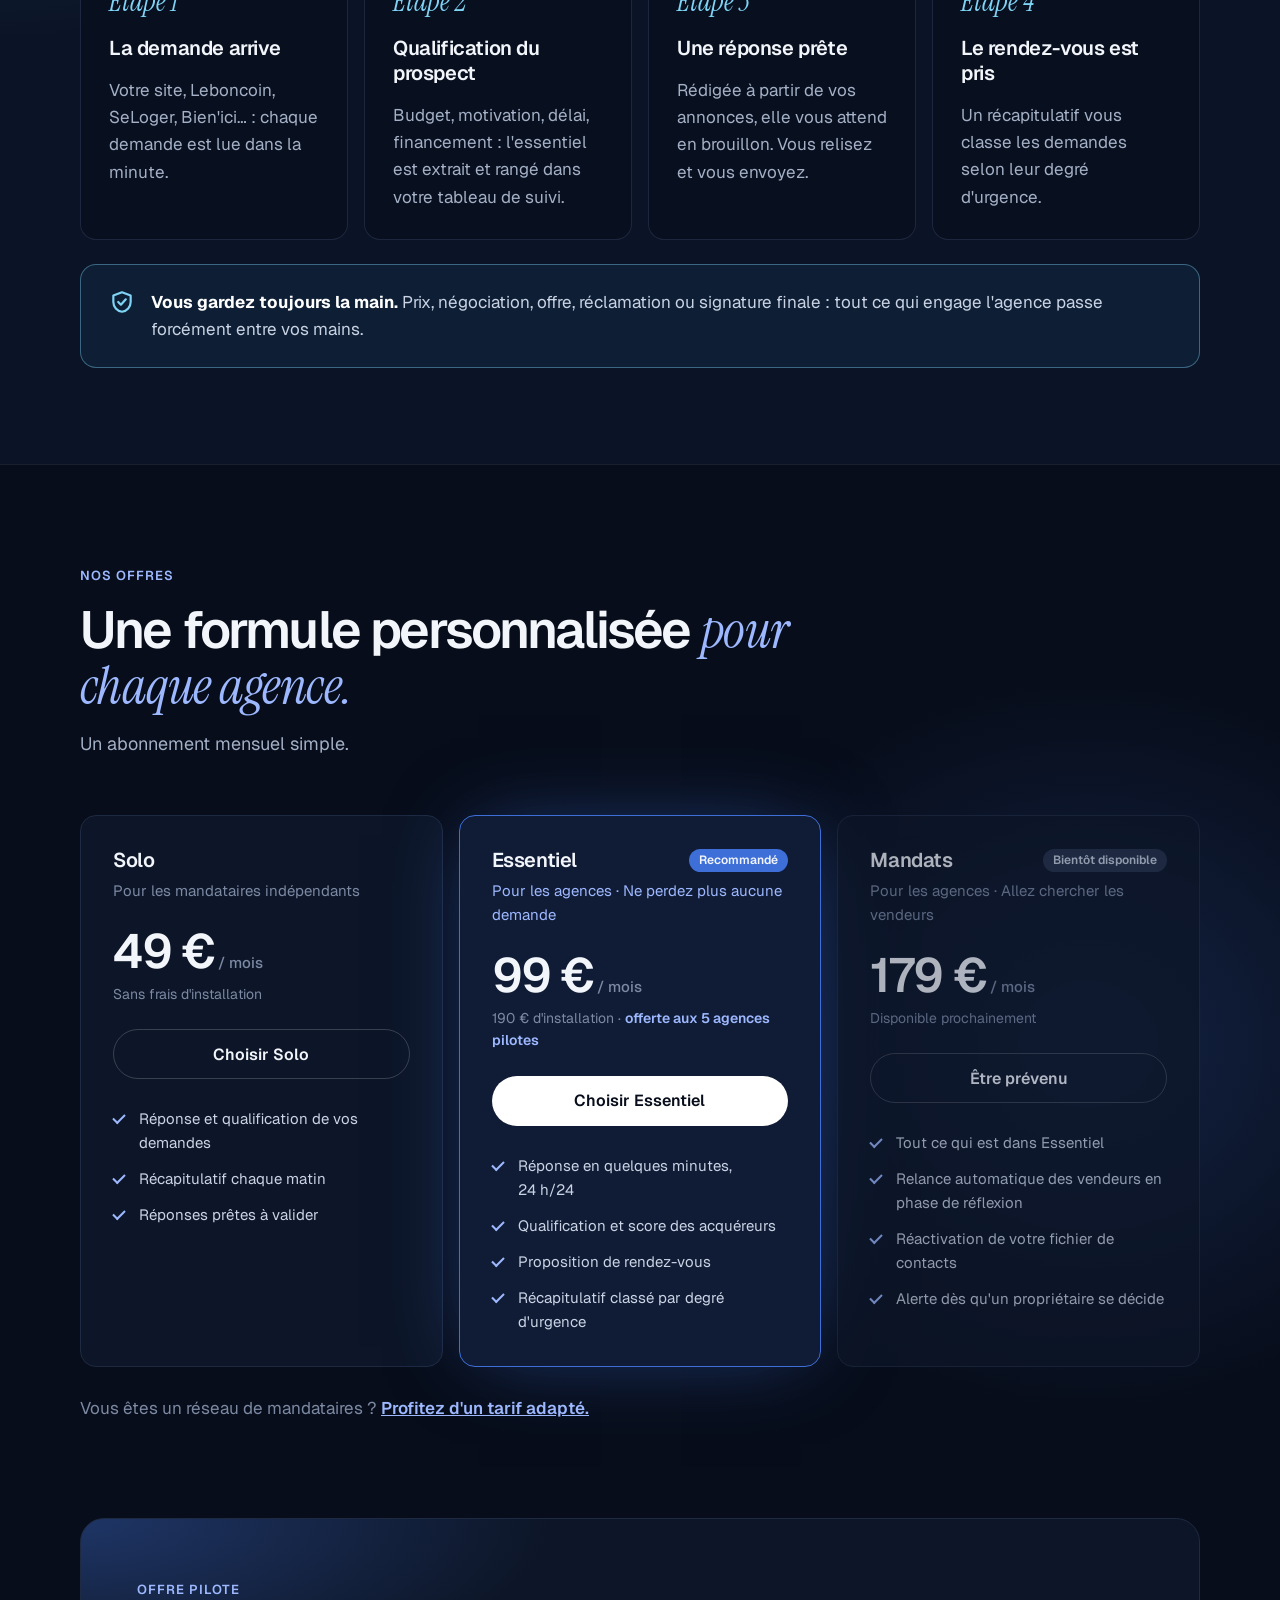
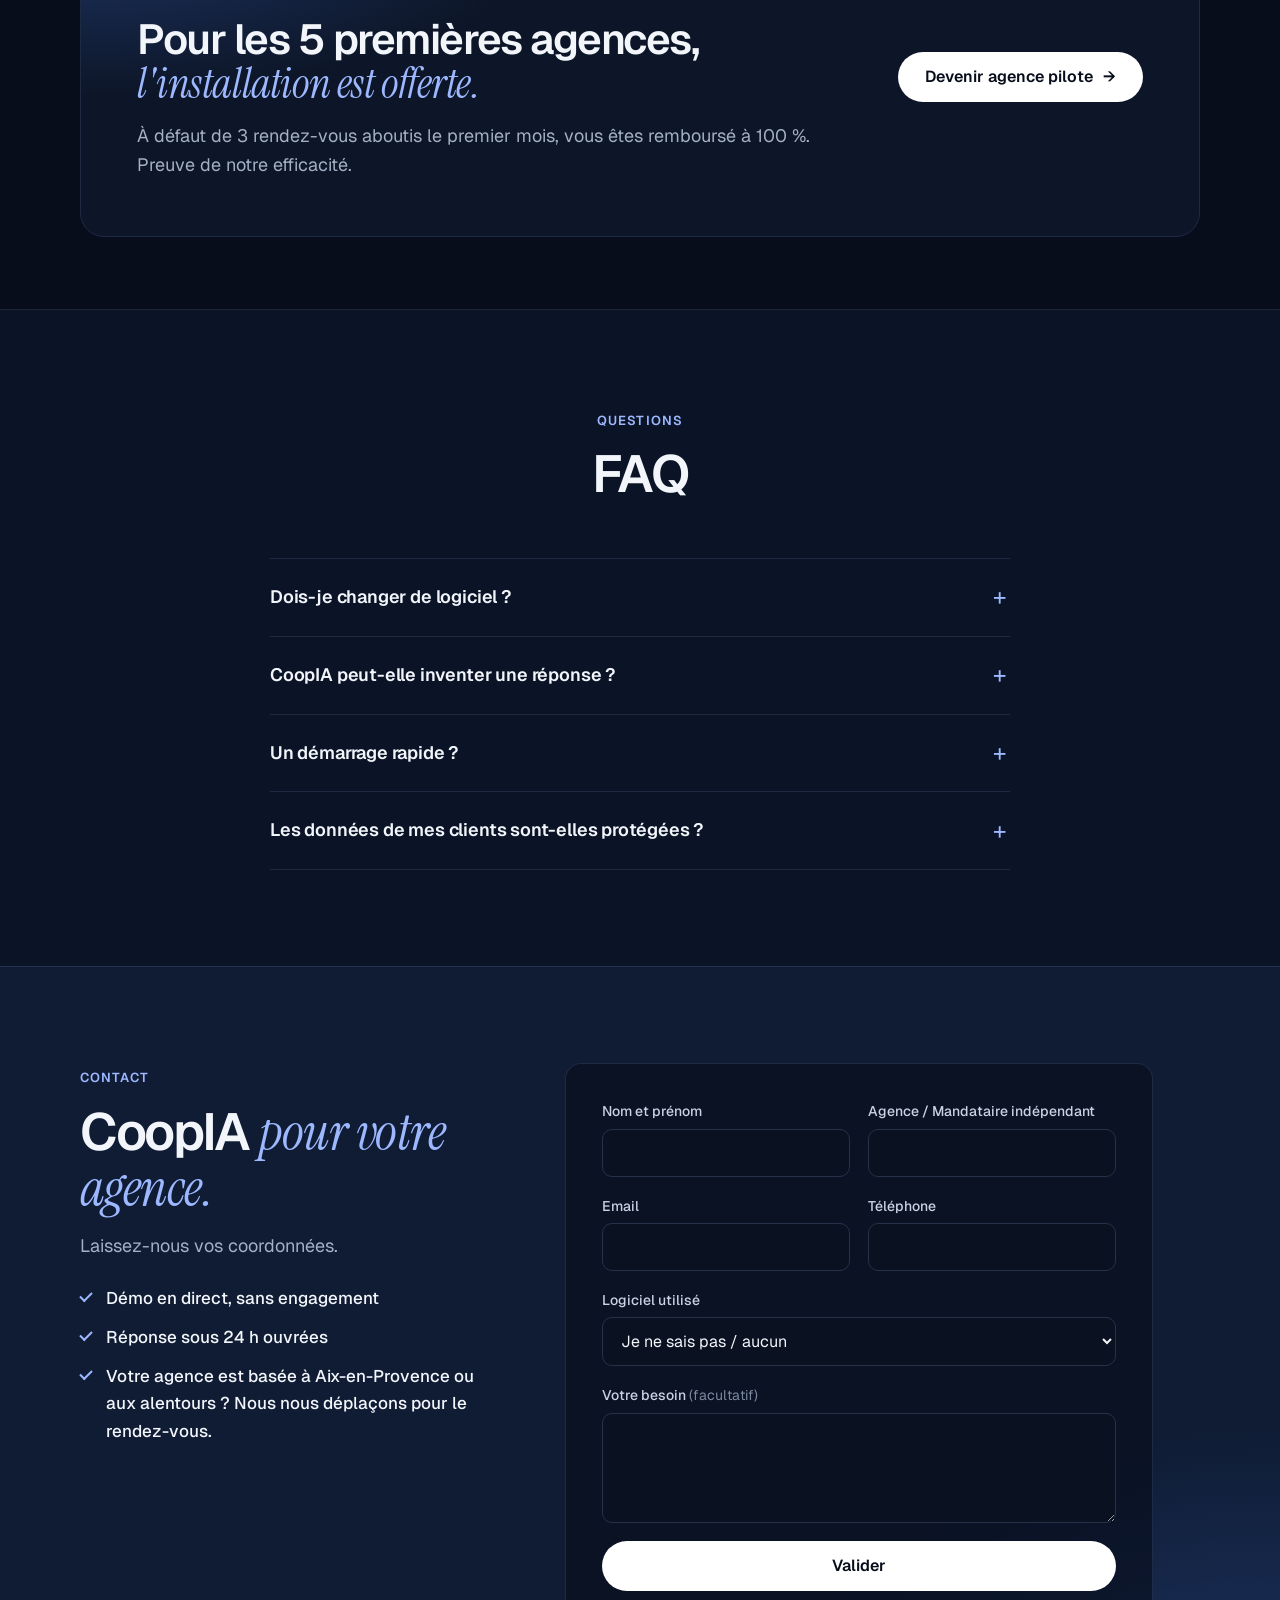
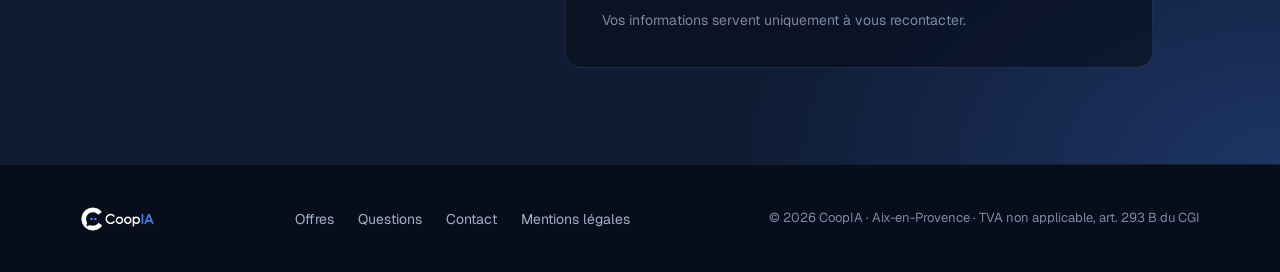
==== commit 5bc3f70b: "Offre pilote : 5 agences au lieu de 10 Co-Authored-By: Claude Opus 5.5 <noreply@anthropic.com> Claud" ====
--- a/index.html
+++ b/index.html
@@ -6,6 +6,50 @@
 <title>CoopIA Immo — L'assistant IA des agences immobilières</title>
 <meta name="description" content="Vos clients n'ont pas d'horaires. Votre agence non plus. Une IA disponible 24 h/24 pour transformer chaque opportunité en rendez-vous." />
 <meta name="theme-color" content="#070D1A" />
+<link rel="canonical" href="https://coopia-immo.fr/" />
+
+<meta property="og:type" content="website" />
+<meta property="og:site_name" content="CoopIA Immo" />
+<meta property="og:locale" content="fr_FR" />
+<meta property="og:url" content="https://coopia-immo.fr/" />
+<meta property="og:title" content="CoopIA Immo — L'assistant IA des agences immobilières" />
+<meta property="og:description" content="Une IA disponible 24 h/24 qui répond à vos prospects, qualifie leur projet et prépare vos réponses. Vous validez." />
+<meta property="og:image" content="https://coopia-immo.fr/assets/video/coopia-miniature.jpg" />
+<meta name="twitter:card" content="summary_large_image" />
+
+<script type="application/ld+json">
+{
+  "@context": "https://schema.org",
+  "@graph": [
+    {
+      "@type": "Organization",
+      "@id": "https://coopia-immo.fr/#organization",
+      "name": "CoopIA Immo",
+      "alternateName": ["CoopIA", "Coopia Immo"],
+      "url": "https://coopia-immo.fr/",
+      "logo": "https://coopia-immo.fr/assets/favicon-512.png",
+      "email": "contact@coopia-immo.fr",
+      "telephone": "+33782910194",
+      "address": {
+        "@type": "PostalAddress",
+        "addressLocality": "Sorgues",
+        "postalCode": "84700",
+        "addressCountry": "FR"
+      },
+      "areaServed": "FR"
+    },
+    {
+      "@type": "WebSite",
+      "@id": "https://coopia-immo.fr/#website",
+      "name": "CoopIA Immo",
+      "alternateName": "CoopIA",
+      "url": "https://coopia-immo.fr/",
+      "inLanguage": "fr-FR",
+      "publisher": { "@id": "https://coopia-immo.fr/#organization" }
+    }
+  ]
+}
+</script>
 
 <link rel="icon" type="image/png" sizes="32x32" href="assets/favicon-32.png" />
 <link rel="apple-touch-icon" sizes="180x180" href="assets/favicon-180.png" />
@@ -57,7 +101,7 @@
   <!-- Hero -->
   <section class="hero">
     <div class="container hero-inner">
-      <a href="#contact" class="pill">10 agences pilotes <span aria-hidden="true">→</span></a>
+      <a href="#contact" class="pill">5 agences pilotes <span aria-hidden="true">→</span></a>
       <h1>Vos clients n'ont pas d'horaires. <em>Votre agence non plus.</em></h1>
       <p class="lead">Une IA disponible 24&nbsp;h/24 pour transformer chaque opportunité en rendez-vous.</p>
       <div class="hero-actions">
@@ -226,7 +270,7 @@
           <h3>Essentiel <span class="offer-badge">Recommandé</span></h3>
           <p class="offer-for">Pour les agences · Ne perdez plus aucune demande</p>
           <p class="offer-price">99 €<span> / mois</span></p>
-          <p class="offer-setup">190 € d'installation · <strong>offerte aux 10 agences pilotes</strong></p>
+          <p class="offer-setup">190 € d'installation · <strong>offerte aux 5 agences pilotes</strong></p>
           <a href="#contact" class="btn btn-white btn-block">Choisir Essentiel</a>
           <ul class="offer-list">
             <li>Réponse en quelques minutes, 24&nbsp;h/24</li>
@@ -259,7 +303,7 @@
       <div class="pilot">
         <div>
           <span class="eyebrow">Offre pilote</span>
-          <h2>Pour les 10 premières agences, <em>l'installation est offerte.</em></h2>
+          <h2>Pour les 5 premières agences, <em>l'installation est offerte.</em></h2>
           <p>À défaut de 3 rendez-vous aboutis le premier mois, vous êtes remboursé à 100&nbsp;%. Preuve de notre efficacité.</p>
         </div>
         <a href="#contact" class="btn btn-white">Devenir agence pilote <span aria-hidden="true">→</span></a>
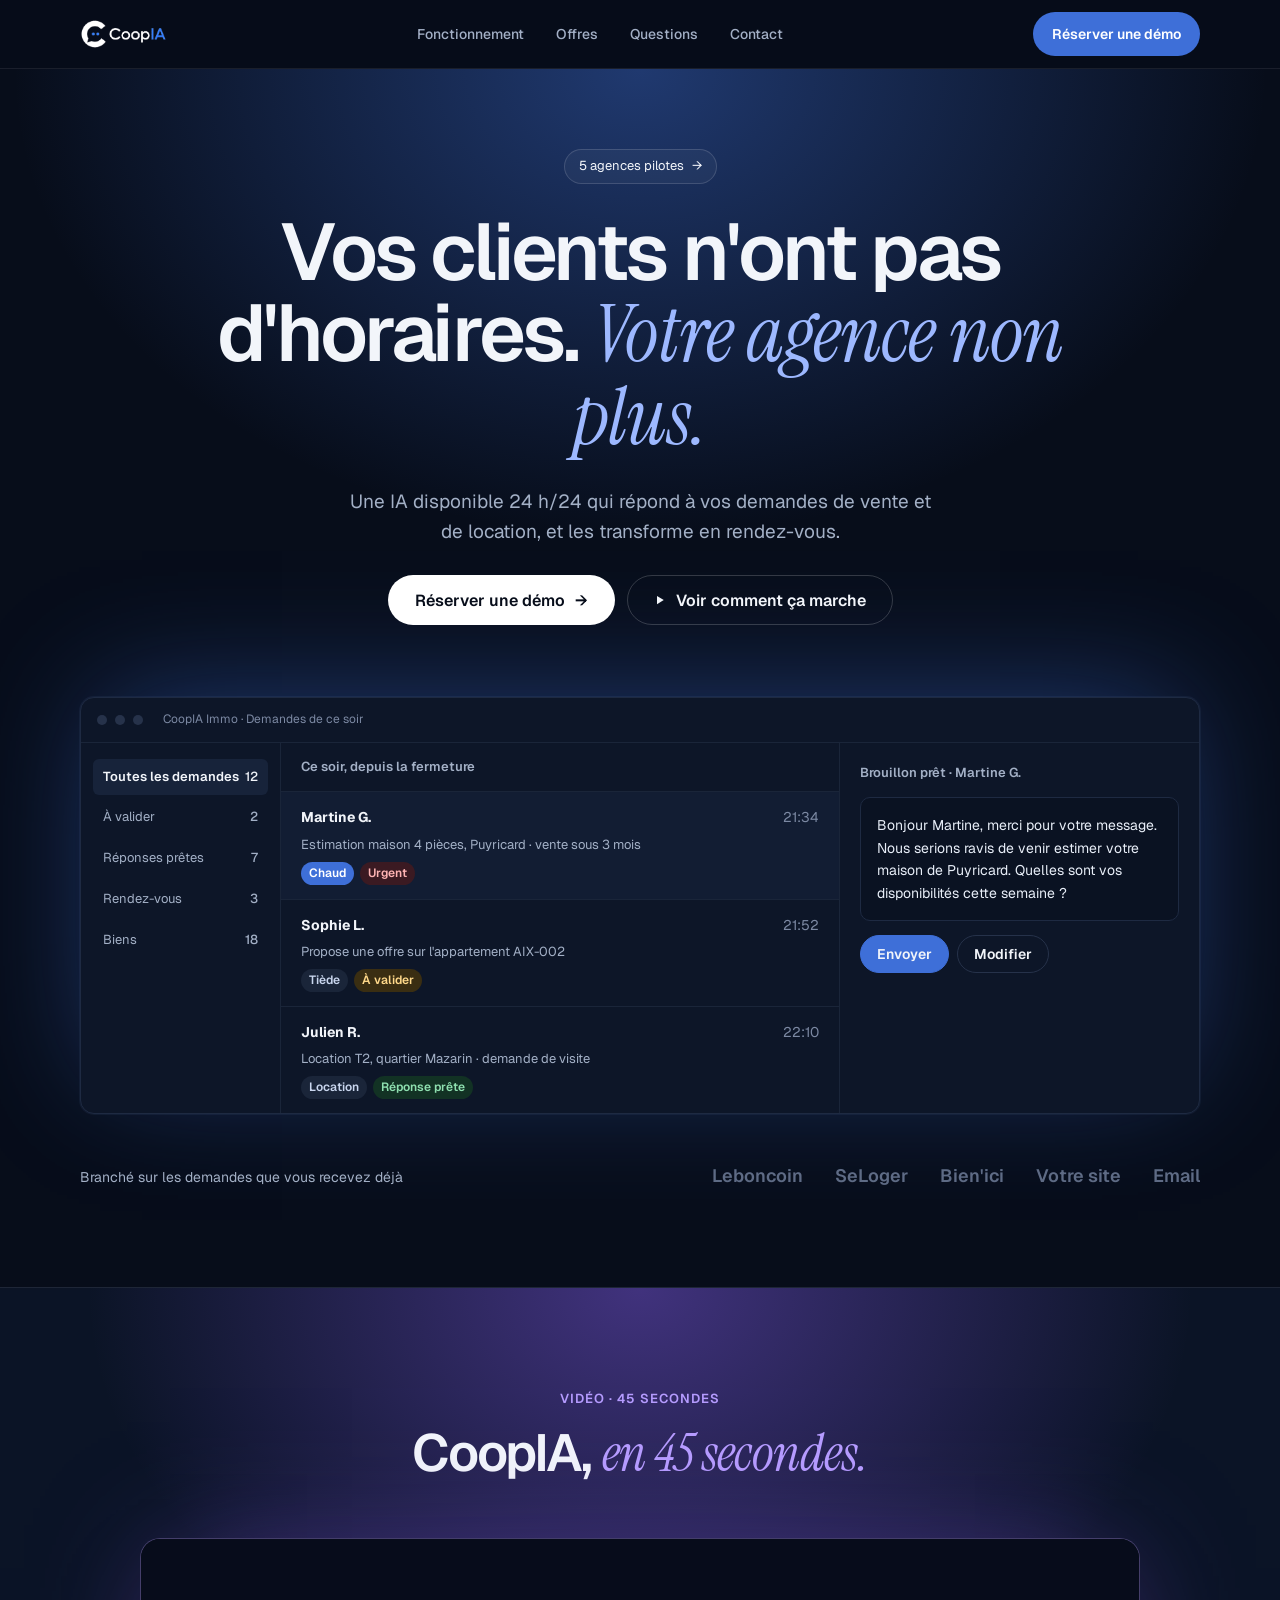
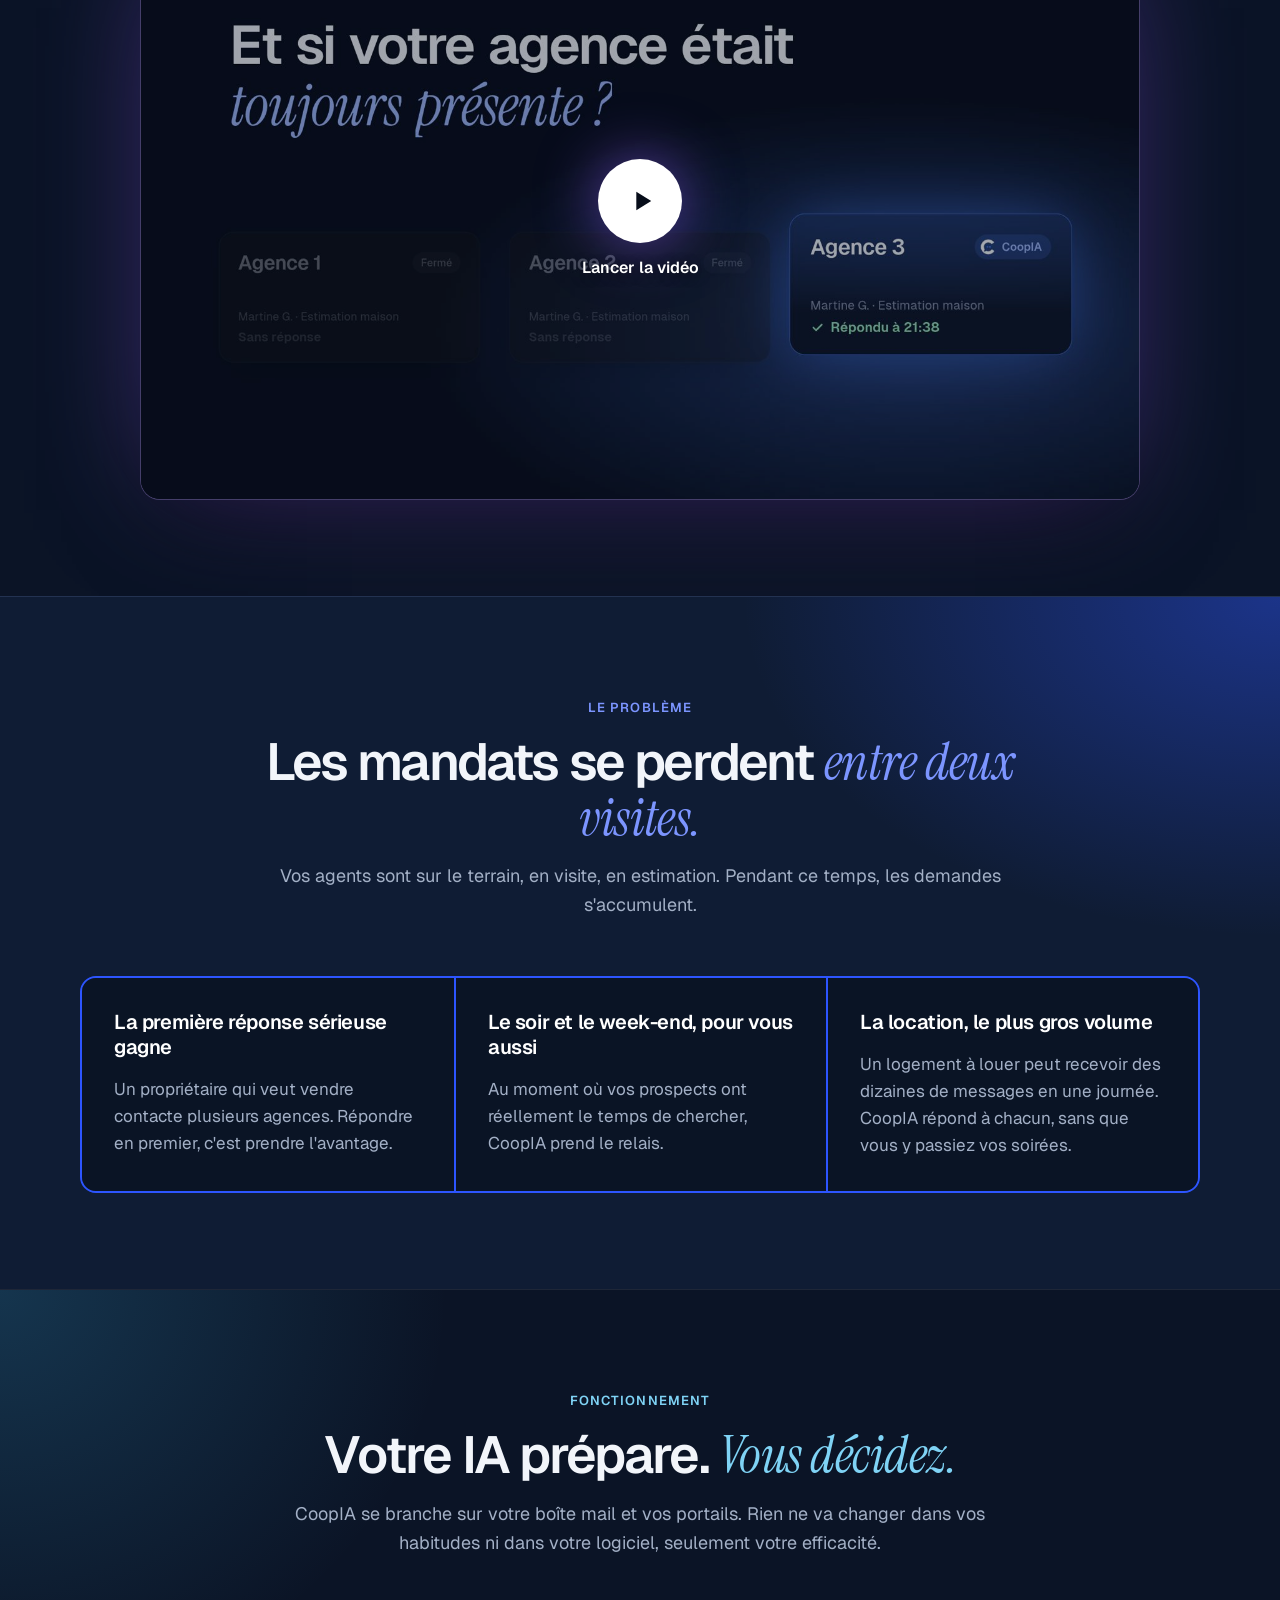
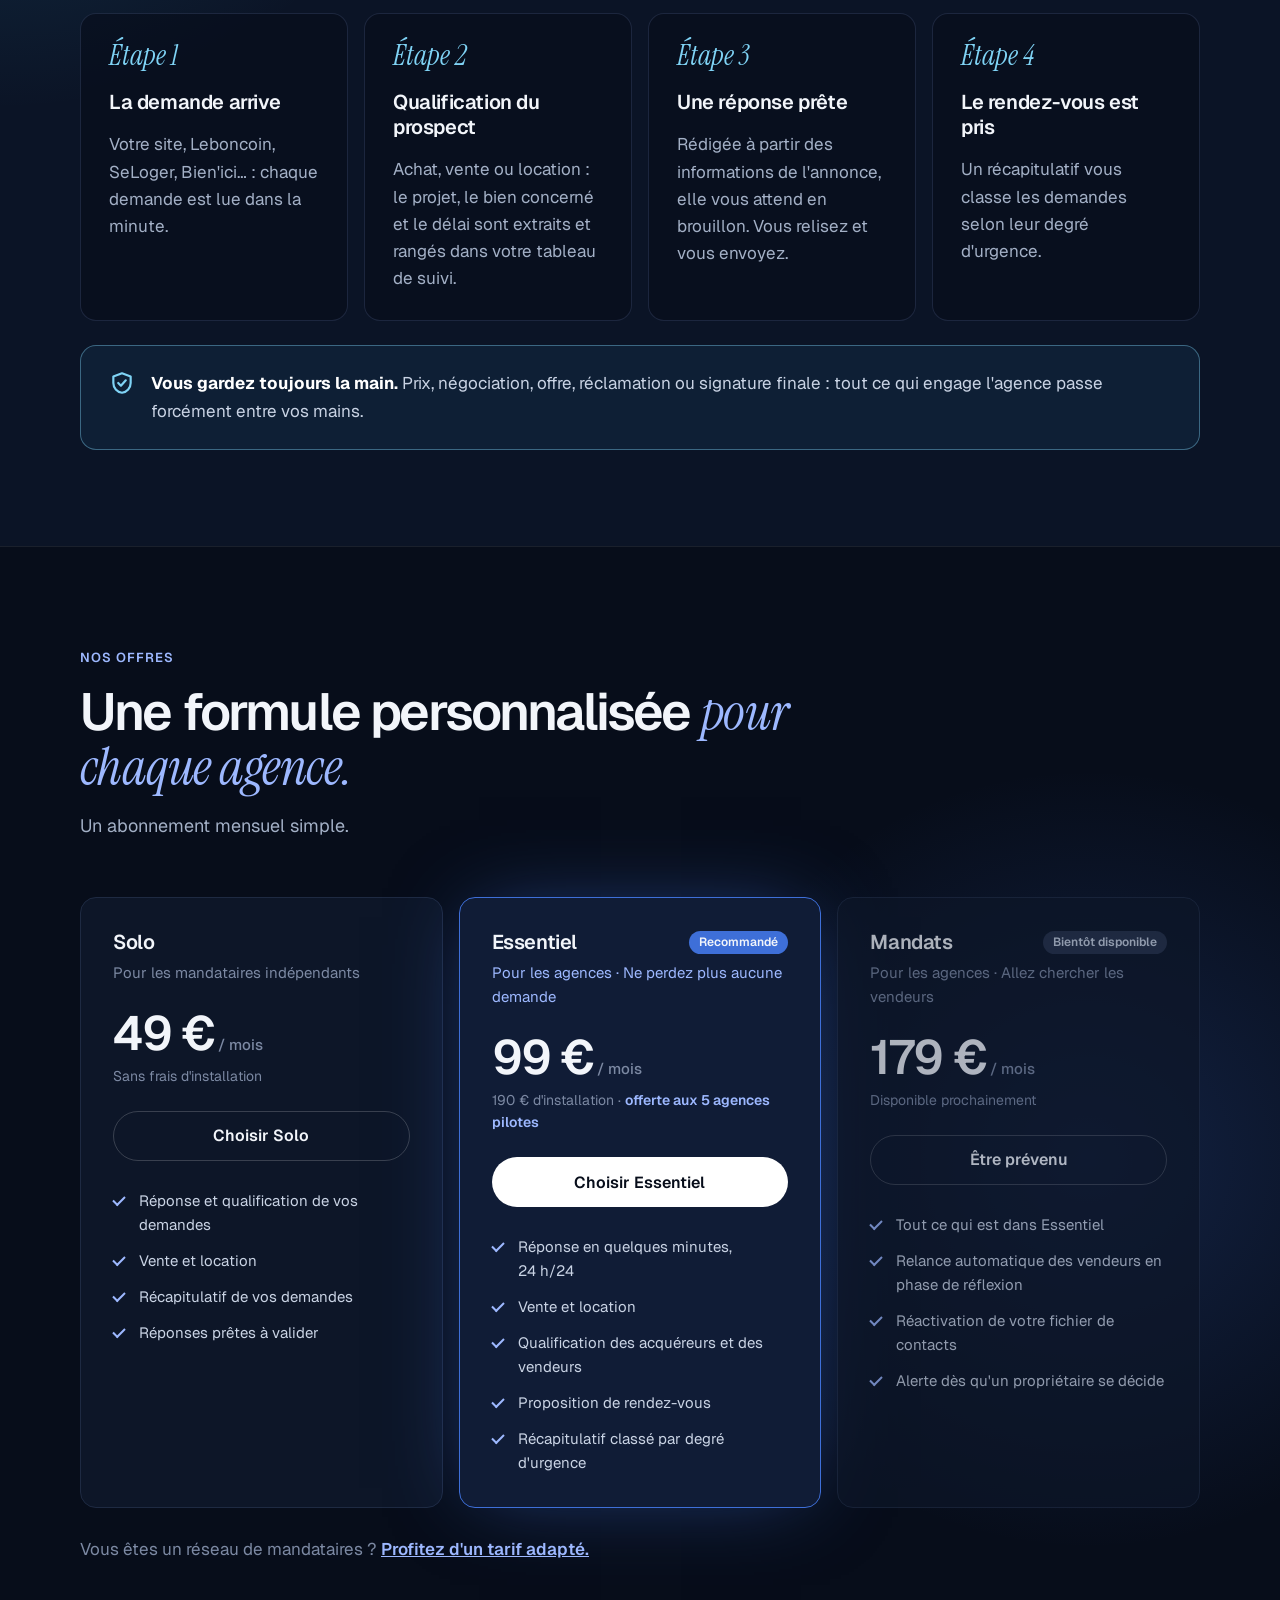
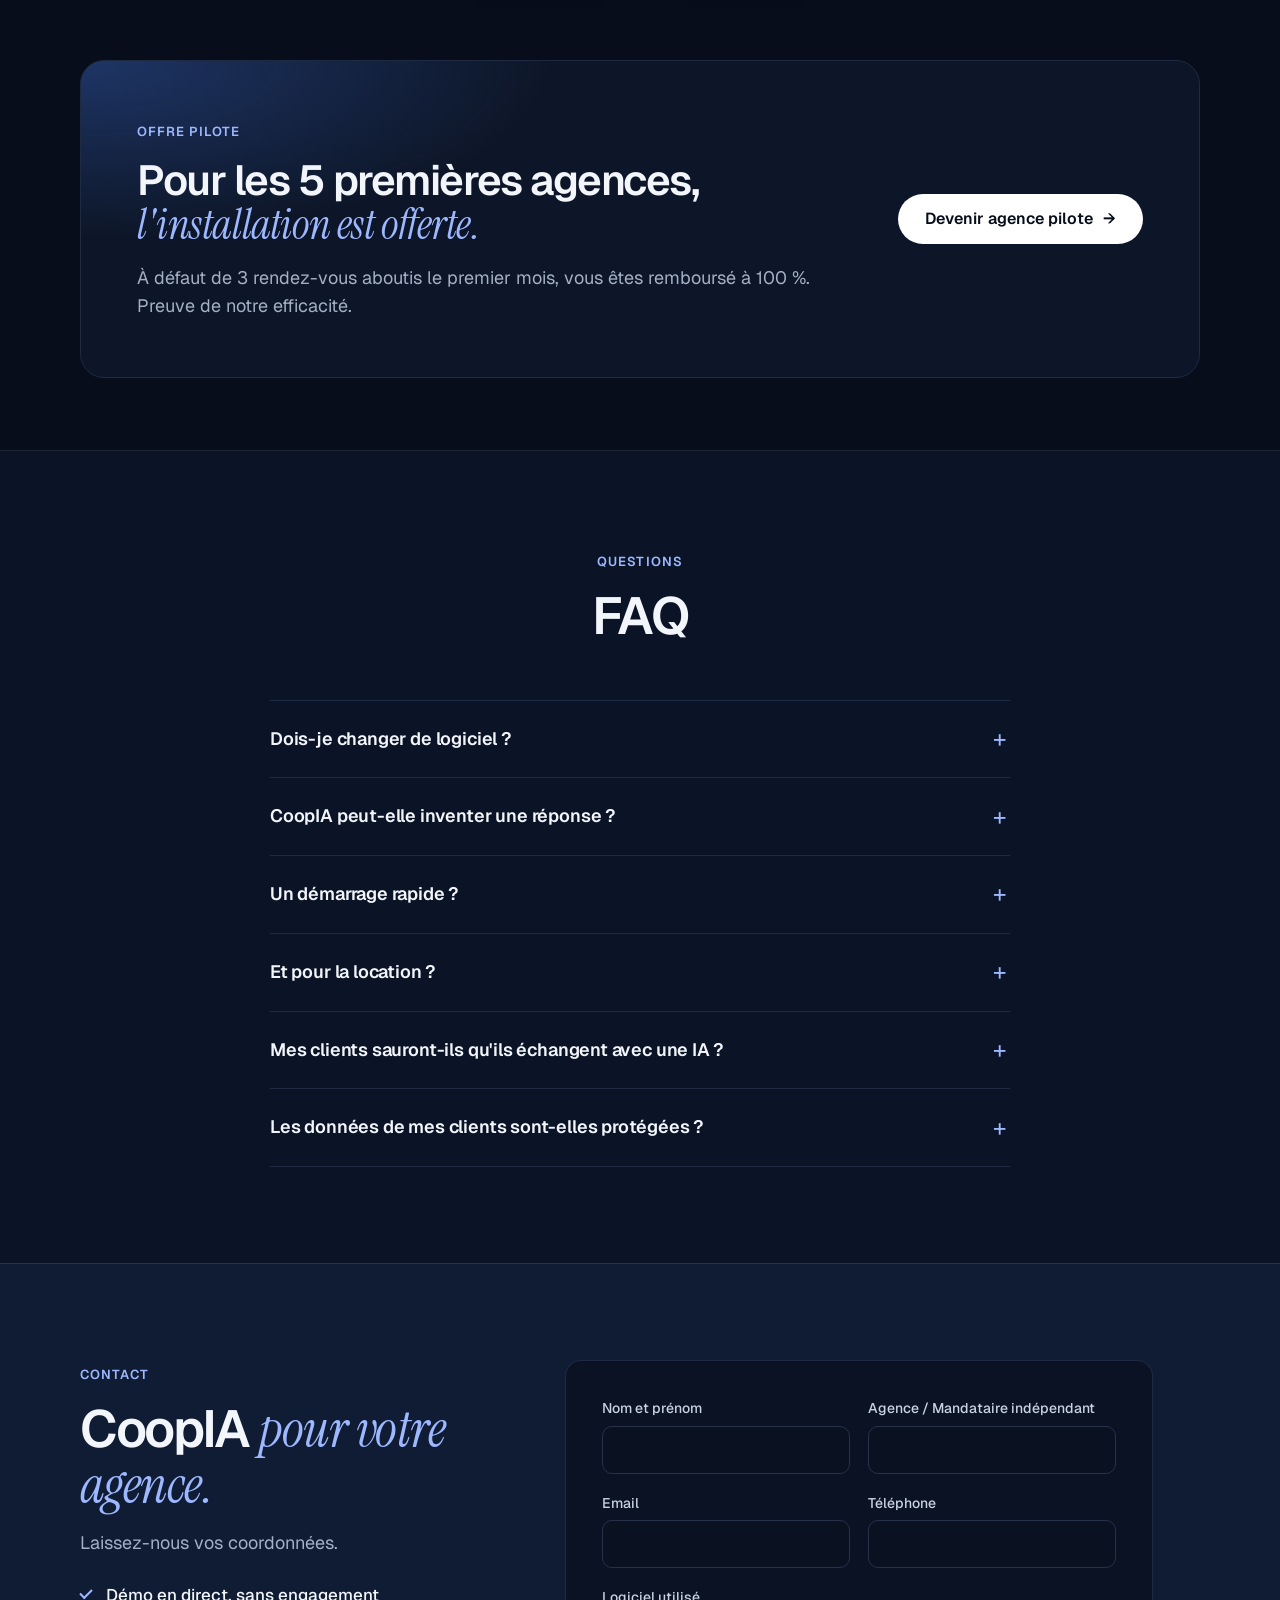
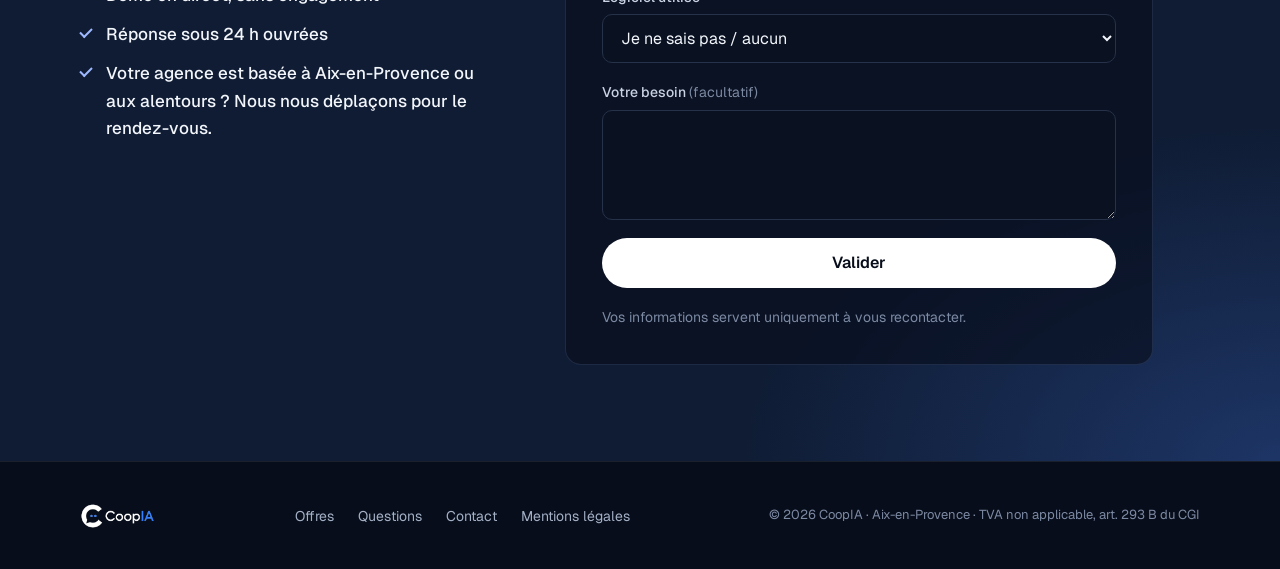
==== commit bf81f8f9: "Site : vente et location, aperçu aligné sur le produit, FAQ mise à jour Co-Authored-By: Claude Opus " ====
--- a/index.html
+++ b/index.html
@@ -4,7 +4,7 @@
 <meta charset="UTF-8" />
 <meta name="viewport" content="width=device-width, initial-scale=1.0" />
 <title>CoopIA Immo — L'assistant IA des agences immobilières</title>
-<meta name="description" content="Vos clients n'ont pas d'horaires. Votre agence non plus. Une IA disponible 24 h/24 pour transformer chaque opportunité en rendez-vous." />
+<meta name="description" content="Vos clients n'ont pas d'horaires. Votre agence non plus. Une IA disponible 24 h/24 qui répond à vos demandes de vente et de location et prépare vos rendez-vous." />
 <meta name="theme-color" content="#070D1A" />
 <link rel="canonical" href="https://coopia-immo.fr/" />
 
@@ -13,7 +13,7 @@
 <meta property="og:locale" content="fr_FR" />
 <meta property="og:url" content="https://coopia-immo.fr/" />
 <meta property="og:title" content="CoopIA Immo — L'assistant IA des agences immobilières" />
-<meta property="og:description" content="Une IA disponible 24 h/24 qui répond à vos prospects, qualifie leur projet et prépare vos réponses. Vous validez." />
+<meta property="og:description" content="Une IA disponible 24 h/24 qui répond à vos demandes de vente et de location, qualifie les projets et prépare vos réponses. Vous validez." />
 <meta property="og:image" content="https://coopia-immo.fr/assets/video/coopia-miniature.jpg" />
 <meta name="twitter:card" content="summary_large_image" />
 
@@ -103,7 +103,7 @@
     <div class="container hero-inner">
       <a href="#contact" class="pill">5 agences pilotes <span aria-hidden="true">→</span></a>
       <h1>Vos clients n'ont pas d'horaires. <em>Votre agence non plus.</em></h1>
-      <p class="lead">Une IA disponible 24&nbsp;h/24 pour transformer chaque opportunité en rendez-vous.</p>
+      <p class="lead">Une IA disponible 24&nbsp;h/24 qui répond à vos demandes de vente et de location, et les transforme en rendez-vous.</p>
       <div class="hero-actions">
         <a href="#contact" class="btn btn-white">Réserver une démo <span aria-hidden="true">→</span></a>
         <a href="#histoire" class="btn btn-ghost">
@@ -133,22 +133,22 @@
             <div class="lead-row is-active">
               <div class="lead-top"><strong>Martine G.</strong><span>21:34</span></div>
               <p>Estimation maison 4 pièces, Puyricard · vente sous 3 mois</p>
-              <div class="tags"><span class="tag tag-score">Score 9/10</span><span class="tag tag-red">Urgent</span></div>
+              <div class="tags"><span class="tag tag-score">Chaud</span><span class="tag tag-red">Urgent</span></div>
             </div>
             <div class="lead-row">
               <div class="lead-top"><strong>Sophie L.</strong><span>21:52</span></div>
               <p>Propose une offre sur l'appartement AIX-002</p>
-              <div class="tags"><span class="tag">Score 6/10</span><span class="tag tag-yellow">À valider</span></div>
+              <div class="tags"><span class="tag">Tiède</span><span class="tag tag-yellow">À valider</span></div>
             </div>
             <div class="lead-row">
               <div class="lead-top"><strong>Julien R.</strong><span>22:10</span></div>
-              <p>Visite du T3, quartier Mazarin</p>
-              <div class="tags"><span class="tag">Score 7/10</span><span class="tag tag-green">Réponse prête</span></div>
+              <p>Location T2, quartier Mazarin · demande de visite</p>
+              <div class="tags"><span class="tag">Location</span><span class="tag tag-green">Réponse prête</span></div>
             </div>
           </div>
           <div class="app-draft">
             <span class="app-draft-title">Brouillon prêt · Martine G.</span>
-            <p class="app-draft-text">Bonjour Martine, merci pour votre message. Je peux venir estimer votre maison de Puyricard cette semaine. Seriez-vous disponible jeudi à 10&nbsp;h ou vendredi à 14&nbsp;h&nbsp;?</p>
+            <p class="app-draft-text">Bonjour Martine, merci pour votre message. Nous serions ravis de venir estimer votre maison de Puyricard. Quelles sont vos disponibilités cette semaine&nbsp;?</p>
             <div class="app-draft-actions" aria-hidden="true">
               <span class="fake-btn fake-btn-blue">Envoyer</span>
               <span class="fake-btn">Modifier</span>
@@ -195,7 +195,7 @@
         <h2>Les mandats se perdent <em>entre deux visites.</em></h2>
         <p>Vos agents sont sur le terrain, en visite, en estimation. Pendant ce temps, les demandes s'accumulent.</p>
       </div>
-      <div class="split-3 split-2">
+      <div class="split-3">
         <article>
           <h3>La première réponse sérieuse gagne</h3>
           <p>Un propriétaire qui veut vendre contacte plusieurs agences. Répondre en premier, c'est prendre l'avantage.</p>
@@ -203,6 +203,10 @@
         <article>
           <h3>Le soir et le week-end, pour vous aussi</h3>
           <p>Au moment où vos prospects ont réellement le temps de chercher, CoopIA prend le relais.</p>
+        </article>
+        <article>
+          <h3>La location, le plus gros volume</h3>
+          <p>Un logement à louer peut recevoir des dizaines de messages en une journée. CoopIA répond à chacun, sans que vous y passiez vos soirées.</p>
         </article>
       </div>
     </div>
@@ -225,12 +229,12 @@
         <li>
           <span class="step-number">Étape 2</span>
           <h3>Qualification du prospect</h3>
-          <p>Budget, motivation, délai, financement : l'essentiel est extrait et rangé dans votre tableau de suivi.</p>
+          <p>Achat, vente ou location : le projet, le bien concerné et le délai sont extraits et rangés dans votre tableau de suivi.</p>
         </li>
         <li>
           <span class="step-number">Étape 3</span>
           <h3>Une réponse prête</h3>
-          <p>Rédigée à partir de vos annonces, elle vous attend en brouillon. Vous relisez et vous envoyez.</p>
+          <p>Rédigée à partir des informations de l'annonce, elle vous attend en brouillon. Vous relisez et vous envoyez.</p>
         </li>
         <li>
           <span class="step-number">Étape 4</span>
@@ -262,7 +266,8 @@
           <a href="#contact" class="btn btn-ghost btn-block">Choisir Solo</a>
           <ul class="offer-list">
             <li>Réponse et qualification de vos demandes</li>
-            <li>Récapitulatif chaque matin</li>
+            <li>Vente et location</li>
+            <li>Récapitulatif de vos demandes</li>
             <li>Réponses prêtes à valider</li>
           </ul>
         </article>
@@ -274,7 +279,8 @@
           <a href="#contact" class="btn btn-white btn-block">Choisir Essentiel</a>
           <ul class="offer-list">
             <li>Réponse en quelques minutes, 24&nbsp;h/24</li>
-            <li>Qualification et score des acquéreurs</li>
+            <li>Vente et location</li>
+            <li>Qualification des acquéreurs et des vendeurs</li>
             <li>Proposition de rendez-vous</li>
             <li>Récapitulatif classé par degré d'urgence</li>
           </ul>
@@ -321,15 +327,23 @@
       <div class="faq">
         <details>
           <summary>Dois-je changer de logiciel ?</summary>
-          <p><strong>Non.</strong> CoopIA travaille à partir de votre boîte mail et de vos annonces. Vous gardez votre logiciel actuel et vos habitudes.</p>
+          <p><strong>Non.</strong> CoopIA travaille à partir de votre boîte mail : les informations du bien sont lues directement dans les demandes reçues des portails. Vous gardez votre logiciel actuel et vos habitudes.</p>
         </details>
         <details>
           <summary>CoopIA peut-elle inventer une réponse ?</summary>
-          <p><strong>Non.</strong> Elle ne s'appuie que sur les informations de vos annonces et ne parle jamais de prix, de négociation ou de conditions de vente. Ces sujets vous sont toujours soumis avant tout envoi.</p>
+          <p><strong>Non.</strong> Elle ne s'appuie que sur les informations de l'annonce et n'affirme jamais ce qu'elle ne sait pas, comme la disponibilité d'un bien. Prix, négociation et conditions de vente vous sont toujours soumis avant tout envoi.</p>
         </details>
         <details>
           <summary>Un démarrage rapide ?</summary>
-          <p><strong>Oui.</strong> Quelques jours suffisent : nous connectons votre boîte mail, importons vos annonces et réglons CoopIA avec vous. Les premières semaines, nous suivons chaque échange de près.</p>
+          <p><strong>Oui.</strong> Quelques jours suffisent : nous connectons votre boîte mail et réglons CoopIA avec vous, sans saisie d'annonces. Les premières semaines, nous suivons chaque échange de près.</p>
+        </details>
+        <details>
+          <summary>Et pour la location ?</summary>
+          <p><strong>Oui, CoopIA la gère.</strong> Elle répond aux candidats, propose une visite et demande la date d'emménagement souhaitée. Elle ne classe jamais les candidats et ne demande aucun document : le dossier reste entre vos mains.</p>
+        </details>
+        <details>
+          <summary>Mes clients sauront-ils qu'ils échangent avec une IA ?</summary>
+          <p><strong>Oui.</strong> Les réponses envoyées automatiquement indiquent qu'elles ont été préparées par l'assistant de l'agence, comme le prévoit la réglementation européenne. Les réponses que vous validez restent les vôtres.</p>
         </details>
         <details>
           <summary>Les données de mes clients sont-elles protégées ?</summary>
